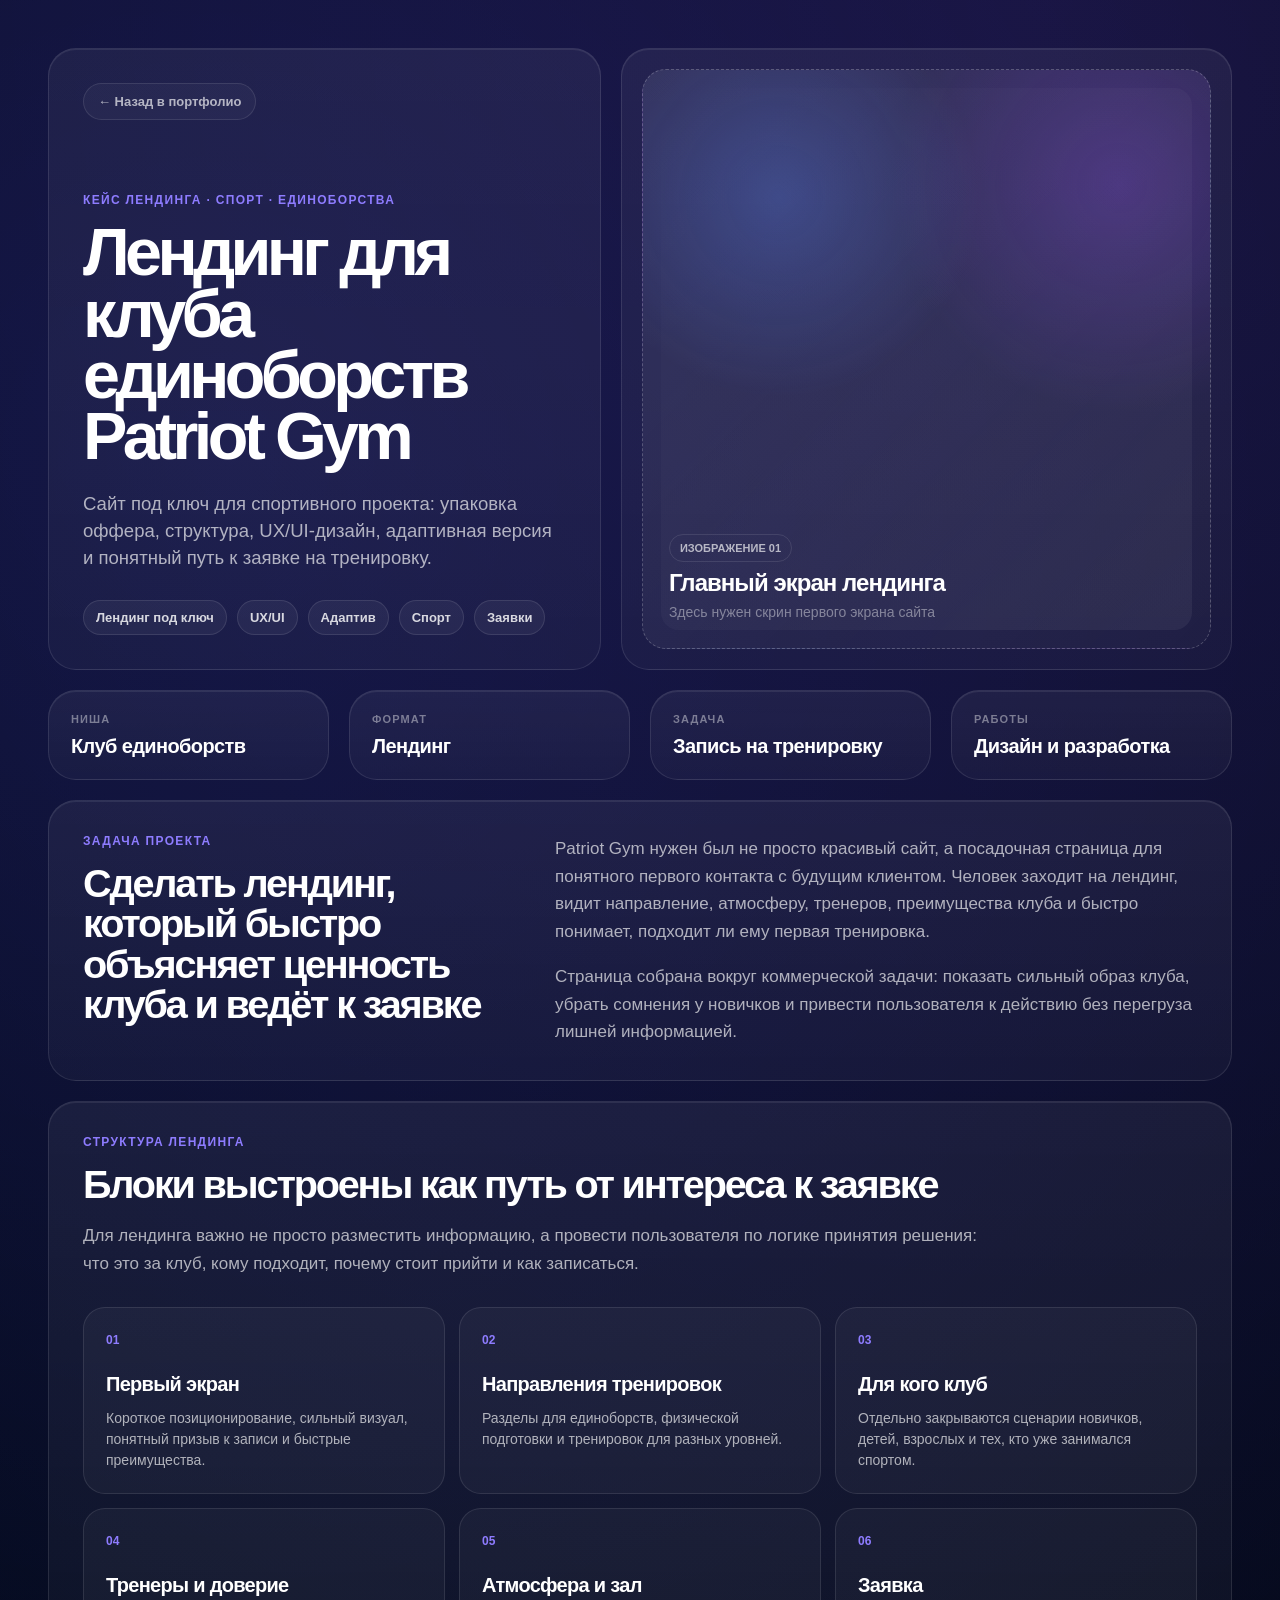
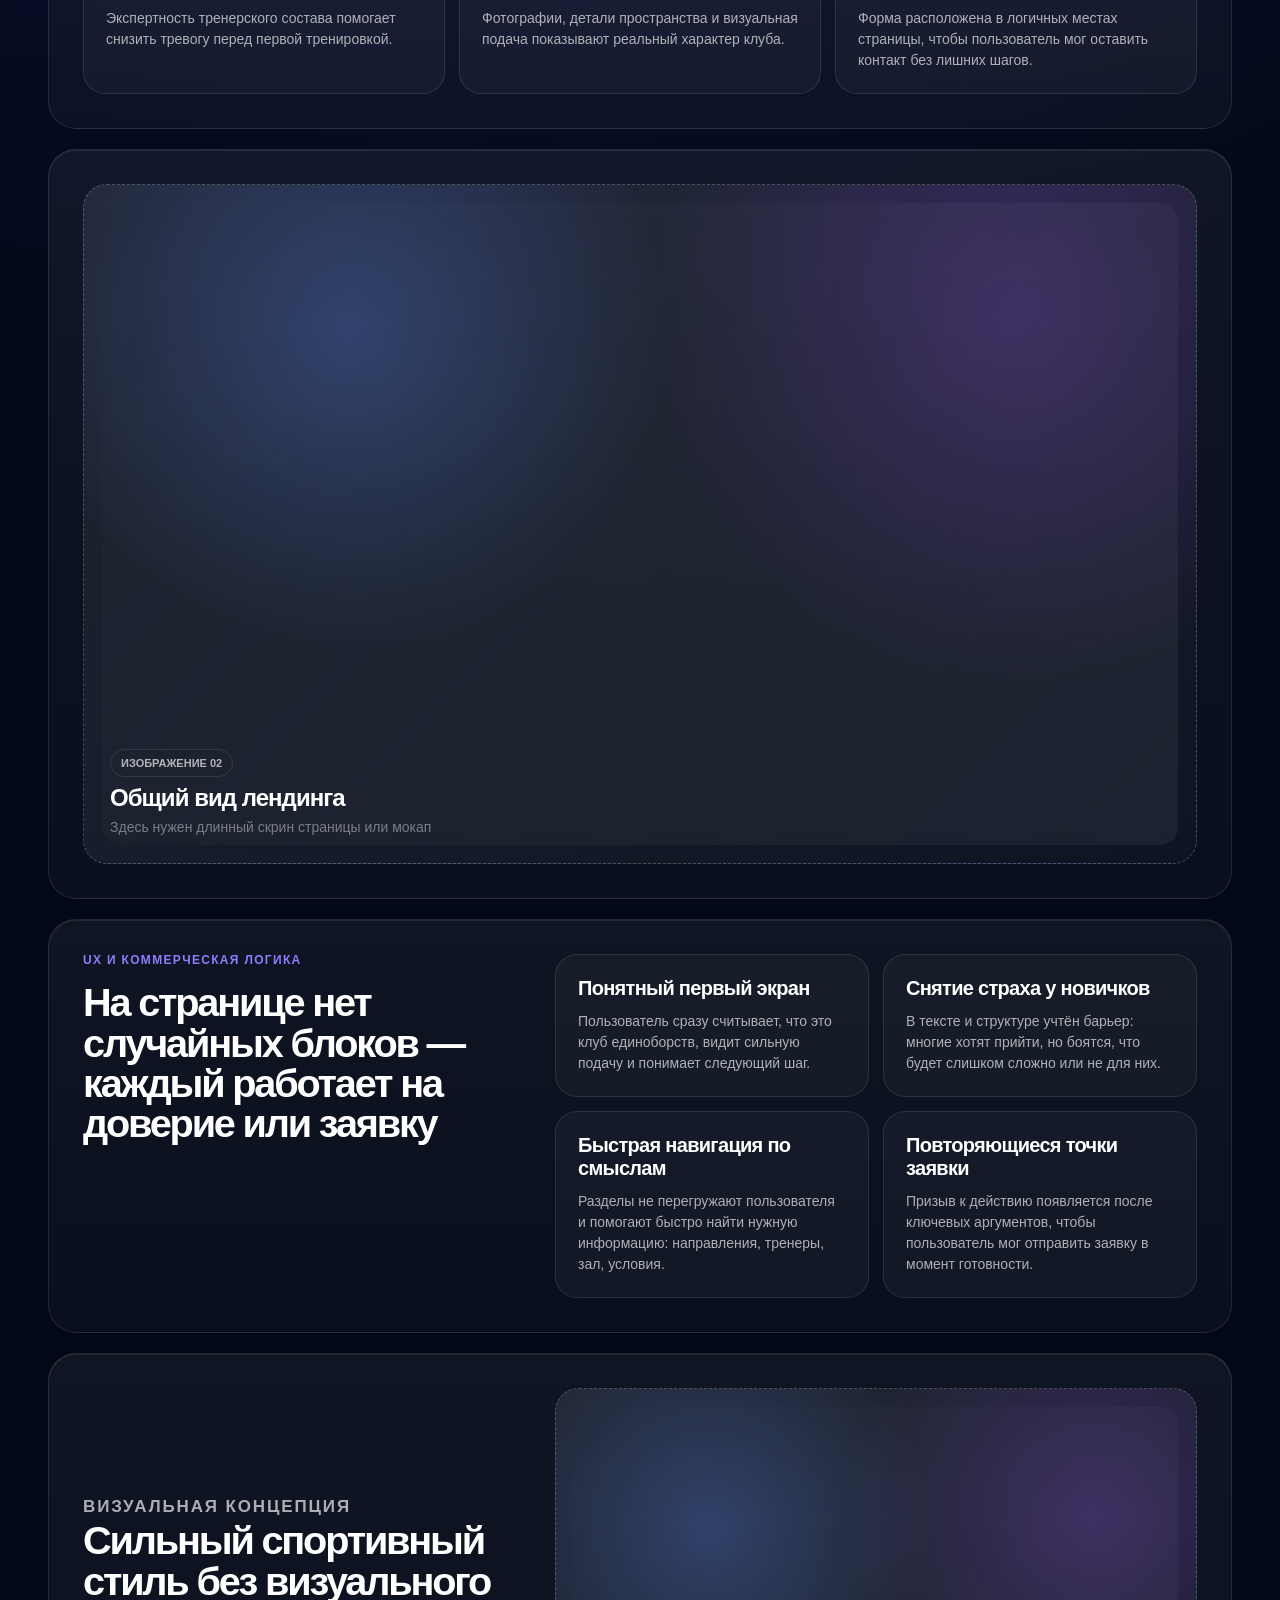
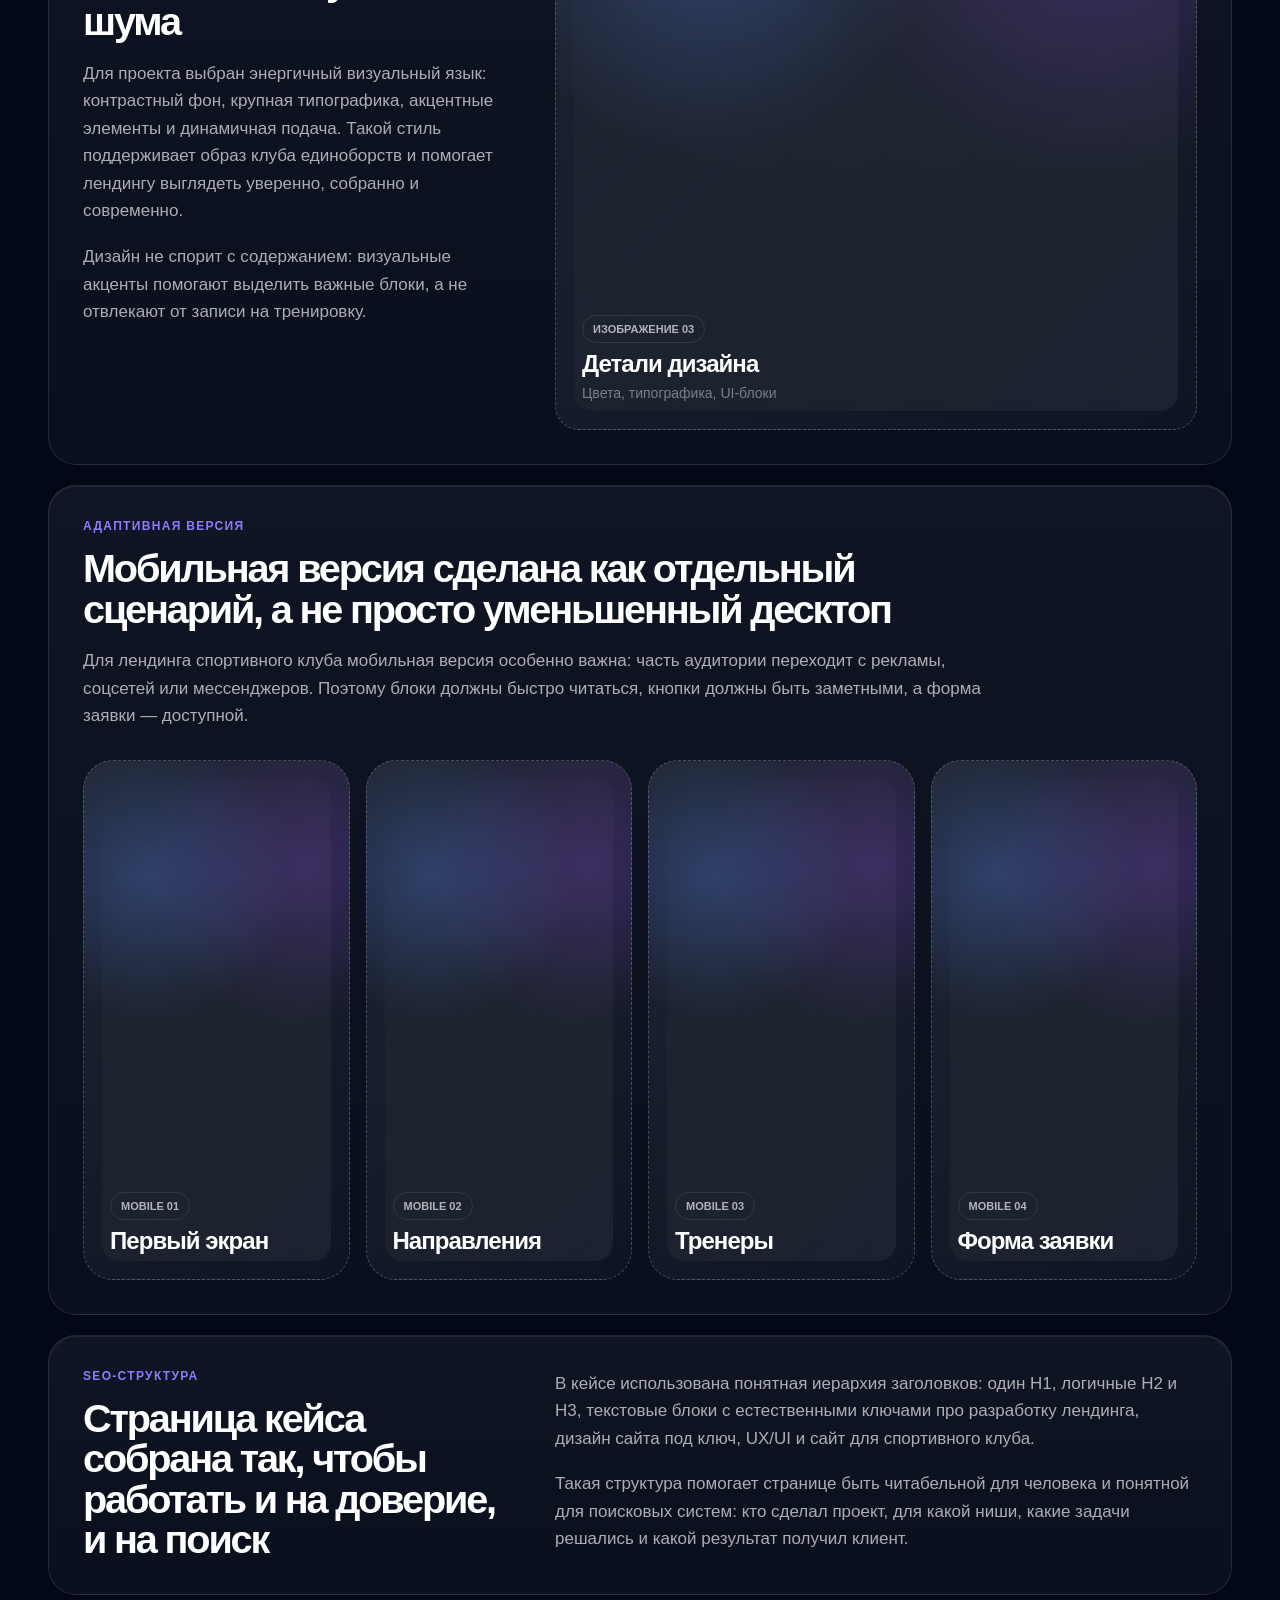
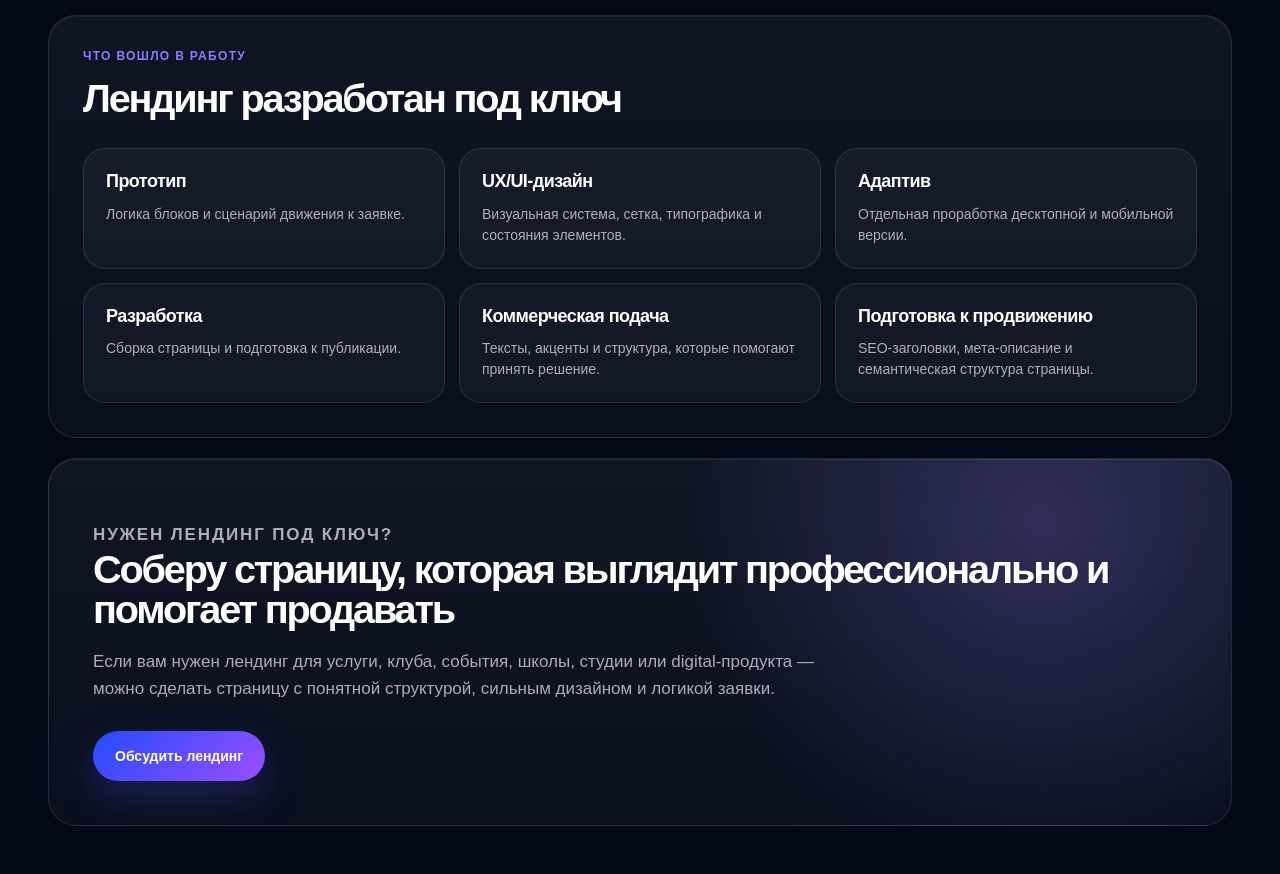
==== portfolio/cases/landings/patriot-gym-landing/index.html @ c76fe333 "Add files via upload" ====
<!doctype html>
<html lang="ru">
<head>
  <meta charset="utf-8">
  <meta name="viewport" content="width=device-width, initial-scale=1">
  <title>Кейс лендинга Patriot Gym — дизайн и разработка сайта под ключ</title>
  <meta name="description" content="Кейс разработки лендинга для клуба единоборств Patriot Gym: структура, UX/UI, адаптивная верстка и продающие блоки для записи на тренировку.">
  <meta name="keywords" content="кейс лендинга, лендинг для клуба единоборств, разработка лендинга под ключ, дизайн сайта, UX UI дизайн, сайт для спортивного клуба, Patriot Gym">
  <meta name="robots" content="index, follow">
  <link rel="canonical" href="/cases/patriot-gym-landing/">
  <meta property="og:type" content="article">
  <meta property="og:title" content="Кейс лендинга Patriot Gym">
  <meta property="og:description" content="Лендинг под ключ для клуба единоборств: структура, дизайн, адаптив и логика заявки.">
  <meta property="og:url" content="/cases/patriot-gym-landing/">
  <meta property="og:image" content="/cases/patriot-gym-landing/assets/og-patriot-gym.webp">
  <meta name="twitter:card" content="summary_large_image">
  <link rel="stylesheet" href="./style.css">
  <script type="application/ld+json">
  {
    "@context": "https://schema.org",
    "@type": "CreativeWork",
    "name": "Кейс лендинга Patriot Gym",
    "headline": "Лендинг для клуба единоборств Patriot Gym",
    "description": "Кейс разработки лендинга под ключ для клуба единоборств: UX/UI, структура страницы, адаптивная версия и продающая подача услуги.",
    "inLanguage": "ru",
    "about": ["разработка лендинга", "дизайн сайта", "UX/UI", "сайт для спортивного клуба"],
    "genre": "Портфолио веб-дизайнера"
  }
  </script>
</head>
<body>
  <main class="case-page">
    <section class="case-hero" aria-labelledby="case-title">
      <div class="case-hero__content">
        <a class="case-back" href="../../">← Назад в портфолио</a>
        <p class="case-kicker">Кейс лендинга · спорт · единоборства</p>
        <h1 id="case-title">Лендинг для клуба единоборств Patriot Gym</h1>
        <p class="case-lead">Сайт под ключ для спортивного проекта: упаковка оффера, структура, UX/UI-дизайн, адаптивная версия и понятный путь к заявке на тренировку.</p>
        <div class="case-tags" aria-label="Ключевые направления работы">
          <span>Лендинг под ключ</span>
          <span>UX/UI</span>
          <span>Адаптив</span>
          <span>Спорт</span>
          <span>Заявки</span>
        </div>
      </div>
      <div class="case-hero__visual">
        <!-- ЗАМЕНИТЬ НА ИЗОБРАЖЕНИЕ: главный экран лендинга Patriot Gym на десктопе -->
        <div class="case-placeholder case-placeholder--hero">
          <span>Изображение 01</span>
          <strong>Главный экран лендинга</strong>
          <em>Здесь нужен скрин первого экрана сайта</em>
        </div>
      </div>
    </section>

    <section class="case-summary" aria-label="Кратко о проекте">
      <article>
        <span>Ниша</span>
        <strong>Клуб единоборств</strong>
      </article>
      <article>
        <span>Формат</span>
        <strong>Лендинг</strong>
      </article>
      <article>
        <span>Задача</span>
        <strong>Запись на тренировку</strong>
      </article>
      <article>
        <span>Работы</span>
        <strong>Дизайн и разработка</strong>
      </article>
    </section>

    <section class="case-section case-grid-2">
      <div>
        <p class="case-kicker">Задача проекта</p>
        <h2>Сделать лендинг, который быстро объясняет ценность клуба и ведёт к заявке</h2>
      </div>
      <div class="case-text">
        <p>Patriot Gym нужен был не просто красивый сайт, а посадочная страница для понятного первого контакта с будущим клиентом. Человек заходит на лендинг, видит направление, атмосферу, тренеров, преимущества клуба и быстро понимает, подходит ли ему первая тренировка.</p>
        <p>Страница собрана вокруг коммерческой задачи: показать сильный образ клуба, убрать сомнения у новичков и привести пользователя к действию без перегруза лишней информацией.</p>
      </div>
    </section>

    <section class="case-section">
      <div class="case-section__head">
        <p class="case-kicker">Структура лендинга</p>
        <h2>Блоки выстроены как путь от интереса к заявке</h2>
        <p>Для лендинга важно не просто разместить информацию, а провести пользователя по логике принятия решения: что это за клуб, кому подходит, почему стоит прийти и как записаться.</p>
      </div>
      <div class="case-steps">
        <article>
          <span>01</span>
          <h3>Первый экран</h3>
          <p>Короткое позиционирование, сильный визуал, понятный призыв к записи и быстрые преимущества.</p>
        </article>
        <article>
          <span>02</span>
          <h3>Направления тренировок</h3>
          <p>Разделы для единоборств, физической подготовки и тренировок для разных уровней.</p>
        </article>
        <article>
          <span>03</span>
          <h3>Для кого клуб</h3>
          <p>Отдельно закрываются сценарии новичков, детей, взрослых и тех, кто уже занимался спортом.</p>
        </article>
        <article>
          <span>04</span>
          <h3>Тренеры и доверие</h3>
          <p>Экспертность тренерского состава помогает снизить тревогу перед первой тренировкой.</p>
        </article>
        <article>
          <span>05</span>
          <h3>Атмосфера и зал</h3>
          <p>Фотографии, детали пространства и визуальная подача показывают реальный характер клуба.</p>
        </article>
        <article>
          <span>06</span>
          <h3>Заявка</h3>
          <p>Форма расположена в логичных местах страницы, чтобы пользователь мог оставить контакт без лишних шагов.</p>
        </article>
      </div>
    </section>

    <section class="case-shot-block">
      <!-- ЗАМЕНИТЬ НА ИЗОБРАЖЕНИЕ: длинный скрин всей страницы или мокап лендинга -->
      <div class="case-placeholder case-placeholder--wide">
        <span>Изображение 02</span>
        <strong>Общий вид лендинга</strong>
        <em>Здесь нужен длинный скрин страницы или мокап</em>
      </div>
    </section>

    <section class="case-section case-grid-2">
      <div>
        <p class="case-kicker">UX и коммерческая логика</p>
        <h2>На странице нет случайных блоков — каждый работает на доверие или заявку</h2>
      </div>
      <div class="case-list">
        <article>
          <h3>Понятный первый экран</h3>
          <p>Пользователь сразу считывает, что это клуб единоборств, видит сильную подачу и понимает следующий шаг.</p>
        </article>
        <article>
          <h3>Снятие страха у новичков</h3>
          <p>В тексте и структуре учтён барьер: многие хотят прийти, но боятся, что будет слишком сложно или не для них.</p>
        </article>
        <article>
          <h3>Быстрая навигация по смыслам</h3>
          <p>Разделы не перегружают пользователя и помогают быстро найти нужную информацию: направления, тренеры, зал, условия.</p>
        </article>
        <article>
          <h3>Повторяющиеся точки заявки</h3>
          <p>Призыв к действию появляется после ключевых аргументов, чтобы пользователь мог отправить заявку в момент готовности.</p>
        </article>
      </div>
    </section>

    <section class="case-section case-grid-2 case-design">
      <div class="case-text">
        <p class="case-kicker">Визуальная концепция</p>
        <h2>Сильный спортивный стиль без визуального шума</h2>
        <p>Для проекта выбран энергичный визуальный язык: контрастный фон, крупная типографика, акцентные элементы и динамичная подача. Такой стиль поддерживает образ клуба единоборств и помогает лендингу выглядеть уверенно, собранно и современно.</p>
        <p>Дизайн не спорит с содержанием: визуальные акценты помогают выделить важные блоки, а не отвлекают от записи на тренировку.</p>
      </div>
      <div>
        <!-- ЗАМЕНИТЬ НА ИЗОБРАЖЕНИЕ: фрагменты дизайна, типографика, цвета, UI-блоки -->
        <div class="case-placeholder case-placeholder--square">
          <span>Изображение 03</span>
          <strong>Детали дизайна</strong>
          <em>Цвета, типографика, UI-блоки</em>
        </div>
      </div>
    </section>

    <section class="case-section">
      <div class="case-section__head">
        <p class="case-kicker">Адаптивная версия</p>
        <h2>Мобильная версия сделана как отдельный сценарий, а не просто уменьшенный десктоп</h2>
        <p>Для лендинга спортивного клуба мобильная версия особенно важна: часть аудитории переходит с рекламы, соцсетей или мессенджеров. Поэтому блоки должны быстро читаться, кнопки должны быть заметными, а форма заявки — доступной.</p>
      </div>
      <div class="case-mobile-grid">
        <!-- ЗАМЕНИТЬ НА ИЗОБРАЖЕНИЕ: мобильный первый экран -->
        <div class="case-placeholder case-placeholder--mobile"><span>Mobile 01</span><strong>Первый экран</strong></div>
        <!-- ЗАМЕНИТЬ НА ИЗОБРАЖЕНИЕ: мобильный блок направлений -->
        <div class="case-placeholder case-placeholder--mobile"><span>Mobile 02</span><strong>Направления</strong></div>
        <!-- ЗАМЕНИТЬ НА ИЗОБРАЖЕНИЕ: мобильный блок тренеров -->
        <div class="case-placeholder case-placeholder--mobile"><span>Mobile 03</span><strong>Тренеры</strong></div>
        <!-- ЗАМЕНИТЬ НА ИЗОБРАЖЕНИЕ: мобильная форма заявки -->
        <div class="case-placeholder case-placeholder--mobile"><span>Mobile 04</span><strong>Форма заявки</strong></div>
      </div>
    </section>

    <section class="case-section case-grid-2">
      <div>
        <p class="case-kicker">SEO-структура</p>
        <h2>Страница кейса собрана так, чтобы работать и на доверие, и на поиск</h2>
      </div>
      <div class="case-text">
        <p>В кейсе использована понятная иерархия заголовков: один H1, логичные H2 и H3, текстовые блоки с естественными ключами про разработку лендинга, дизайн сайта под ключ, UX/UI и сайт для спортивного клуба.</p>
        <p>Такая структура помогает странице быть читабельной для человека и понятной для поисковых систем: кто сделал проект, для какой ниши, какие задачи решались и какой результат получил клиент.</p>
      </div>
    </section>

    <section class="case-section">
      <div class="case-section__head">
        <p class="case-kicker">Что вошло в работу</p>
        <h2>Лендинг разработан под ключ</h2>
      </div>
      <div class="case-result-grid">
        <article><strong>Прототип</strong><span>Логика блоков и сценарий движения к заявке.</span></article>
        <article><strong>UX/UI-дизайн</strong><span>Визуальная система, сетка, типографика и состояния элементов.</span></article>
        <article><strong>Адаптив</strong><span>Отдельная проработка десктопной и мобильной версии.</span></article>
        <article><strong>Разработка</strong><span>Сборка страницы и подготовка к публикации.</span></article>
        <article><strong>Коммерческая подача</strong><span>Тексты, акценты и структура, которые помогают принять решение.</span></article>
        <article><strong>Подготовка к продвижению</strong><span>SEO-заголовки, мета-описание и семантическая структура страницы.</span></article>
      </div>
    </section>

    <section class="case-cta" id="request">
      <p class="case-kicker">Нужен лендинг под ключ?</p>
      <h2>Соберу страницу, которая выглядит профессионально и помогает продавать</h2>
      <p>Если вам нужен лендинг для услуги, клуба, события, школы, студии или digital-продукта — можно сделать страницу с понятной структурой, сильным дизайном и логикой заявки.</p>
      <a class="case-btn" href="#">Обсудить лендинг</a>
    </section>
  </main>
</body>
</html>
---- portfolio/cases/landings/patriot-gym-landing/style.css ----
:root{
  --bg:#020816;
  --panel:#060914;
  --card:rgba(255,255,255,.045);
  --card-2:rgba(255,255,255,.07);
  --border:rgba(255,255,255,.10);
  --text:#ffffff;
  --muted:rgba(255,255,255,.66);
  --muted-2:rgba(255,255,255,.42);
  --accent:#8e7cff;
  --accent-2:#5d8bff;
  --grad:linear-gradient(135deg,#224cff,#9b4dff);
  --radius:28px;
  --gap:20px;
}
*{box-sizing:border-box}
html{scroll-behavior:smooth}
body{margin:0;background:radial-gradient(circle at 18% 8%,rgba(72,82,255,.16),transparent 32%),radial-gradient(circle at 82% 0,rgba(145,71,255,.14),transparent 34%),var(--bg);color:var(--text);font-family:Inter,Arial,sans-serif}
a{color:inherit;text-decoration:none}.case-page{width:min(1440px,100%);margin:0 auto;padding:48px}.case-hero{display:grid;grid-template-columns:minmax(0,.95fr) minmax(420px,1.05fr);gap:20px;align-items:stretch;min-height:620px}.case-hero__content,.case-hero__visual,.case-summary article,.case-section,.case-shot-block,.case-cta{border:1px solid var(--border);border-radius:var(--radius);background:linear-gradient(180deg,rgba(255,255,255,.055),rgba(255,255,255,.03));box-shadow:inset 0 1px 0 rgba(255,255,255,.08)}.case-hero__content{display:flex;flex-direction:column;justify-content:flex-end;padding:34px}.case-back{width:max-content;display:inline-flex;align-items:center;margin-bottom:auto;padding:10px 14px;border:1px solid var(--border);border-radius:999px;color:var(--muted);font-size:13px;font-weight:800;background:rgba(255,255,255,.035)}.case-kicker{margin:0 0 16px;color:var(--accent);font-size:12px;line-height:1;font-weight:900;letter-spacing:.11em;text-transform:uppercase}.case-hero h1{max-width:760px;margin:0;color:var(--text);font-size:clamp(42px,5.2vw,88px);line-height:.92;letter-spacing:-.07em;font-weight:900}.case-lead{max-width:760px;margin:24px 0 0;color:var(--muted);font-size:clamp(18px,1.45vw,24px);line-height:1.45}.case-tags{display:flex;flex-wrap:wrap;gap:10px;margin-top:28px}.case-tags span{display:inline-flex;align-items:center;min-height:34px;padding:9px 12px;border:1px solid var(--border);border-radius:999px;background:rgba(255,255,255,.05);color:rgba(255,255,255,.82);font-size:13px;font-weight:780}.case-hero__visual{padding:20px}.case-placeholder{position:relative;width:100%;min-height:360px;display:flex;flex-direction:column;justify-content:flex-end;gap:8px;padding:26px;border:1px dashed rgba(255,255,255,.22);border-radius:24px;overflow:hidden;background:radial-gradient(circle at 24% 22%,rgba(93,139,255,.28),transparent 32%),radial-gradient(circle at 84% 20%,rgba(155,77,255,.24),transparent 34%),linear-gradient(135deg,rgba(255,255,255,.08),rgba(255,255,255,.025))}.case-placeholder:before{content:"";position:absolute;inset:18px;border-radius:18px;background:linear-gradient(135deg,transparent,rgba(255,255,255,.07));opacity:.8}.case-placeholder span,.case-placeholder strong,.case-placeholder em{position:relative;z-index:1}.case-placeholder span{width:max-content;padding:7px 10px;border:1px solid var(--border);border-radius:999px;color:var(--muted);font-size:11px;font-weight:850;text-transform:uppercase}.case-placeholder strong{font-size:24px;line-height:1.05;font-weight:900;letter-spacing:-.04em}.case-placeholder em{max-width:360px;color:var(--muted-2);font-size:14px;line-height:1.35;font-style:normal}.case-placeholder--hero{height:100%;min-height:580px}.case-placeholder--wide{min-height:680px}.case-placeholder--square{aspect-ratio:1/1;min-height:auto}.case-placeholder--mobile{min-height:520px;border-radius:30px}.case-summary{display:grid;grid-template-columns:repeat(4,minmax(0,1fr));gap:20px;margin-top:20px}.case-summary article{padding:22px}.case-summary span{display:block;margin-bottom:10px;color:var(--muted-2);font-size:11px;font-weight:900;letter-spacing:.1em;text-transform:uppercase}.case-summary strong{display:block;color:var(--text);font-size:20px;line-height:1.1;letter-spacing:-.03em}.case-section,.case-shot-block,.case-cta{margin-top:20px;padding:34px}.case-grid-2{display:grid;grid-template-columns:minmax(280px,.8fr) minmax(0,1.2fr);gap:44px}.case-section h2,.case-cta h2{margin:0;color:var(--text);font-size:clamp(30px,3.1vw,54px);line-height:1.02;letter-spacing:-.055em;font-weight:900}.case-section__head{max-width:900px}.case-section__head p:not(.case-kicker),.case-text p,.case-cta p{margin:18px 0 0;color:var(--muted);font-size:17px;line-height:1.62}.case-text p:first-child{margin-top:0}.case-steps{display:grid;grid-template-columns:repeat(3,minmax(0,1fr));gap:14px;margin-top:30px}.case-steps article,.case-list article,.case-result-grid article{padding:22px;border:1px solid var(--border);border-radius:22px;background:rgba(255,255,255,.035)}.case-steps span{display:inline-flex;margin-bottom:26px;color:var(--accent);font-size:12px;font-weight:900}.case-steps h3,.case-list h3{margin:0;color:var(--text);font-size:20px;line-height:1.12;letter-spacing:-.035em}.case-steps p,.case-list p{margin:12px 0 0;color:var(--muted);font-size:14px;line-height:1.5}.case-list{display:grid;grid-template-columns:repeat(2,minmax(0,1fr));gap:14px}.case-design{align-items:center}.case-mobile-grid{display:grid;grid-template-columns:repeat(4,minmax(0,1fr));gap:16px;margin-top:30px}.case-result-grid{display:grid;grid-template-columns:repeat(3,minmax(0,1fr));gap:14px;margin-top:30px}.case-result-grid strong{display:block;color:var(--text);font-size:18px;line-height:1.15;letter-spacing:-.03em}.case-result-grid span{display:block;margin-top:12px;color:var(--muted);font-size:14px;line-height:1.5}.case-cta{position:relative;overflow:hidden;padding:44px;background:radial-gradient(circle at 84% 18%,rgba(142,124,255,.25),transparent 34%),linear-gradient(180deg,rgba(255,255,255,.06),rgba(255,255,255,.03))}.case-cta p{max-width:760px}.case-btn{display:inline-flex;align-items:center;justify-content:center;min-height:50px;margin-top:28px;padding:0 22px;border-radius:999px;background:var(--grad);color:#fff;font-size:14px;font-weight:900;box-shadow:0 16px 40px rgba(80,80,255,.26)}
@media(max-width:980px){.case-page{padding:24px 16px 36px}.case-hero{grid-template-columns:1fr;min-height:auto}.case-hero__content{min-height:560px;padding:24px}.case-hero h1{font-size:clamp(38px,12vw,64px)}.case-placeholder--hero{min-height:420px}.case-summary{grid-template-columns:repeat(2,minmax(0,1fr));gap:12px}.case-section,.case-shot-block,.case-cta{padding:24px;margin-top:16px;border-radius:24px}.case-grid-2{grid-template-columns:1fr;gap:22px}.case-steps,.case-result-grid{grid-template-columns:1fr 1fr;gap:12px}.case-list{grid-template-columns:1fr}.case-mobile-grid{grid-template-columns:repeat(2,minmax(0,1fr));gap:12px}.case-placeholder--wide{min-height:520px}.case-placeholder--mobile{min-height:430px}.case-section h2,.case-cta h2{font-size:clamp(28px,8vw,44px)}}
@media(max-width:620px){.case-page{padding:14px 12px 28px}.case-hero__content{min-height:520px;padding:20px;border-radius:22px}.case-hero__visual{padding:12px;border-radius:22px}.case-tags{gap:8px}.case-tags span{min-height:30px;padding:7px 10px;font-size:12px}.case-summary{grid-template-columns:1fr}.case-summary article{padding:18px;border-radius:20px}.case-section,.case-shot-block,.case-cta{padding:20px;border-radius:22px}.case-section__head p:not(.case-kicker),.case-text p,.case-cta p{font-size:15px;line-height:1.55}.case-steps,.case-result-grid{grid-template-columns:1fr}.case-mobile-grid{grid-template-columns:1fr 1fr}.case-placeholder{padding:18px;border-radius:20px}.case-placeholder strong{font-size:19px}.case-placeholder--hero{min-height:340px}.case-placeholder--wide{min-height:420px}.case-placeholder--mobile{min-height:360px;border-radius:24px}.case-btn{width:100%}}
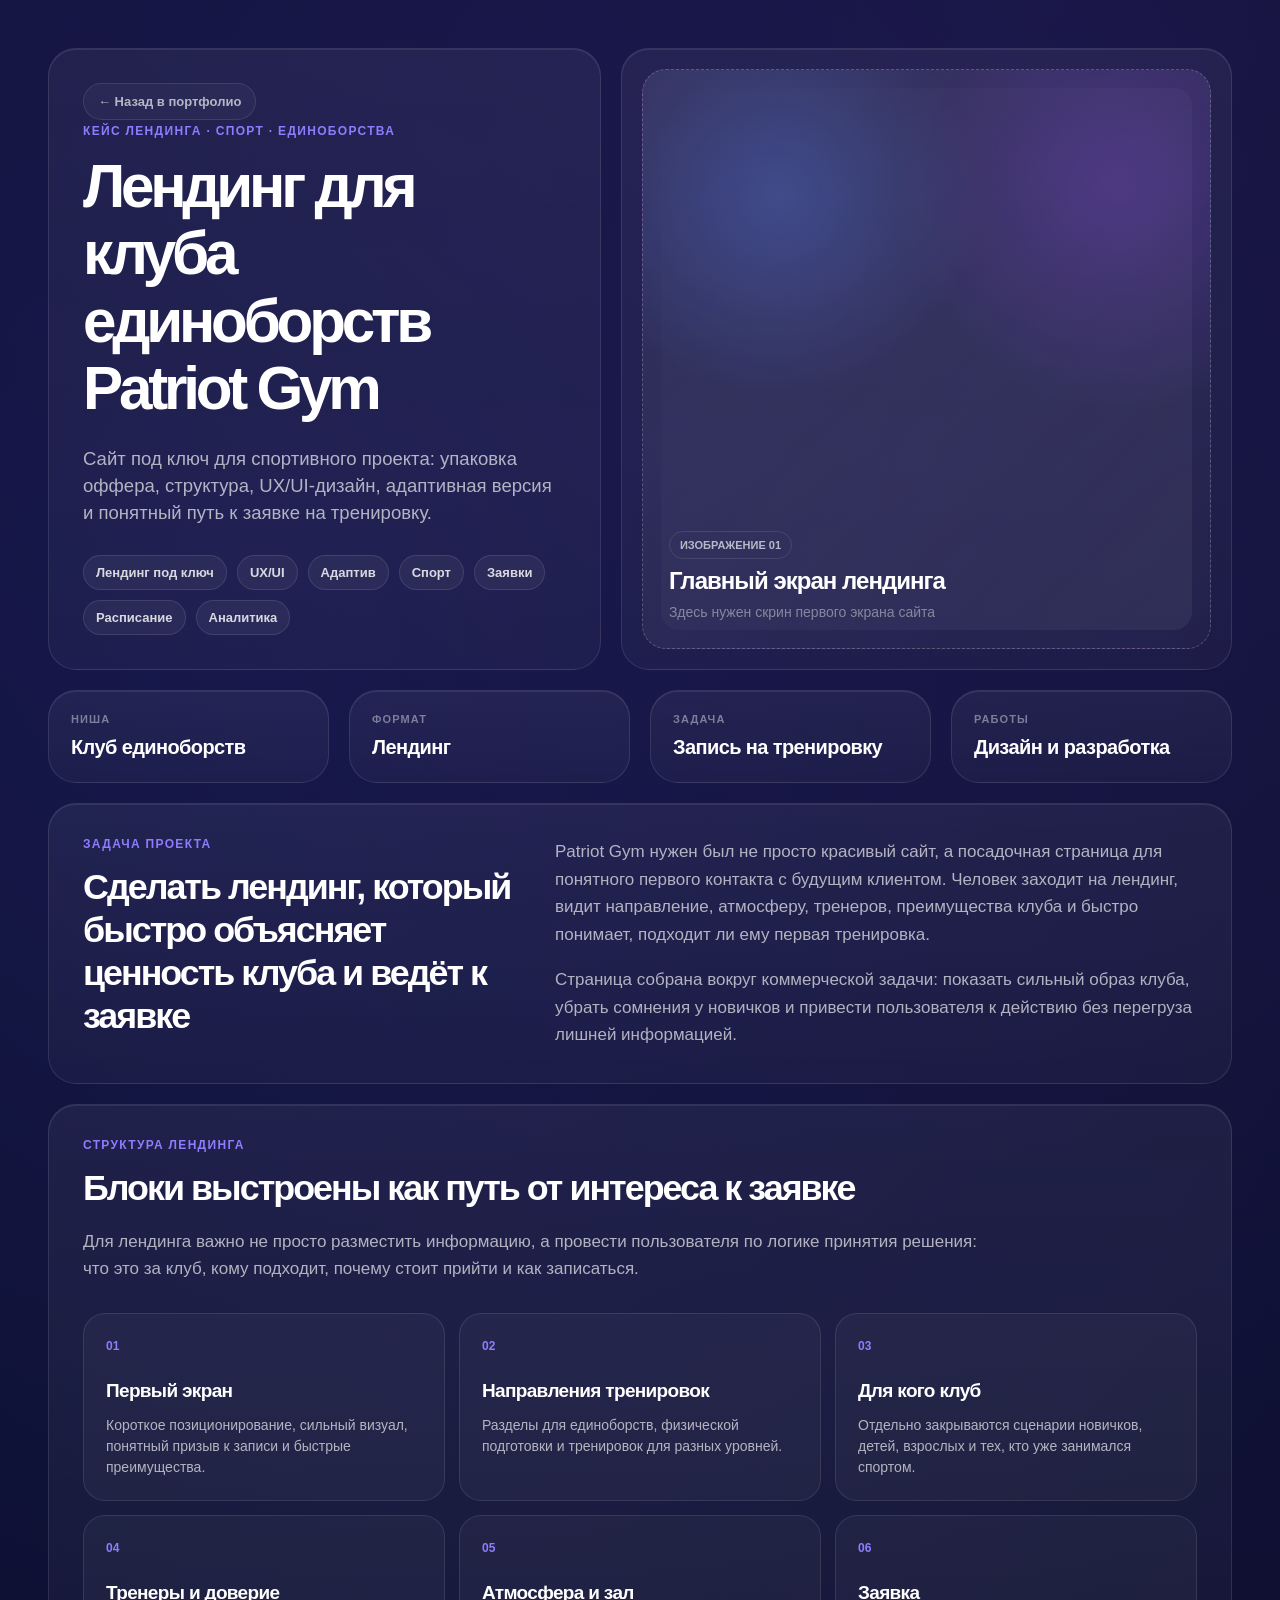
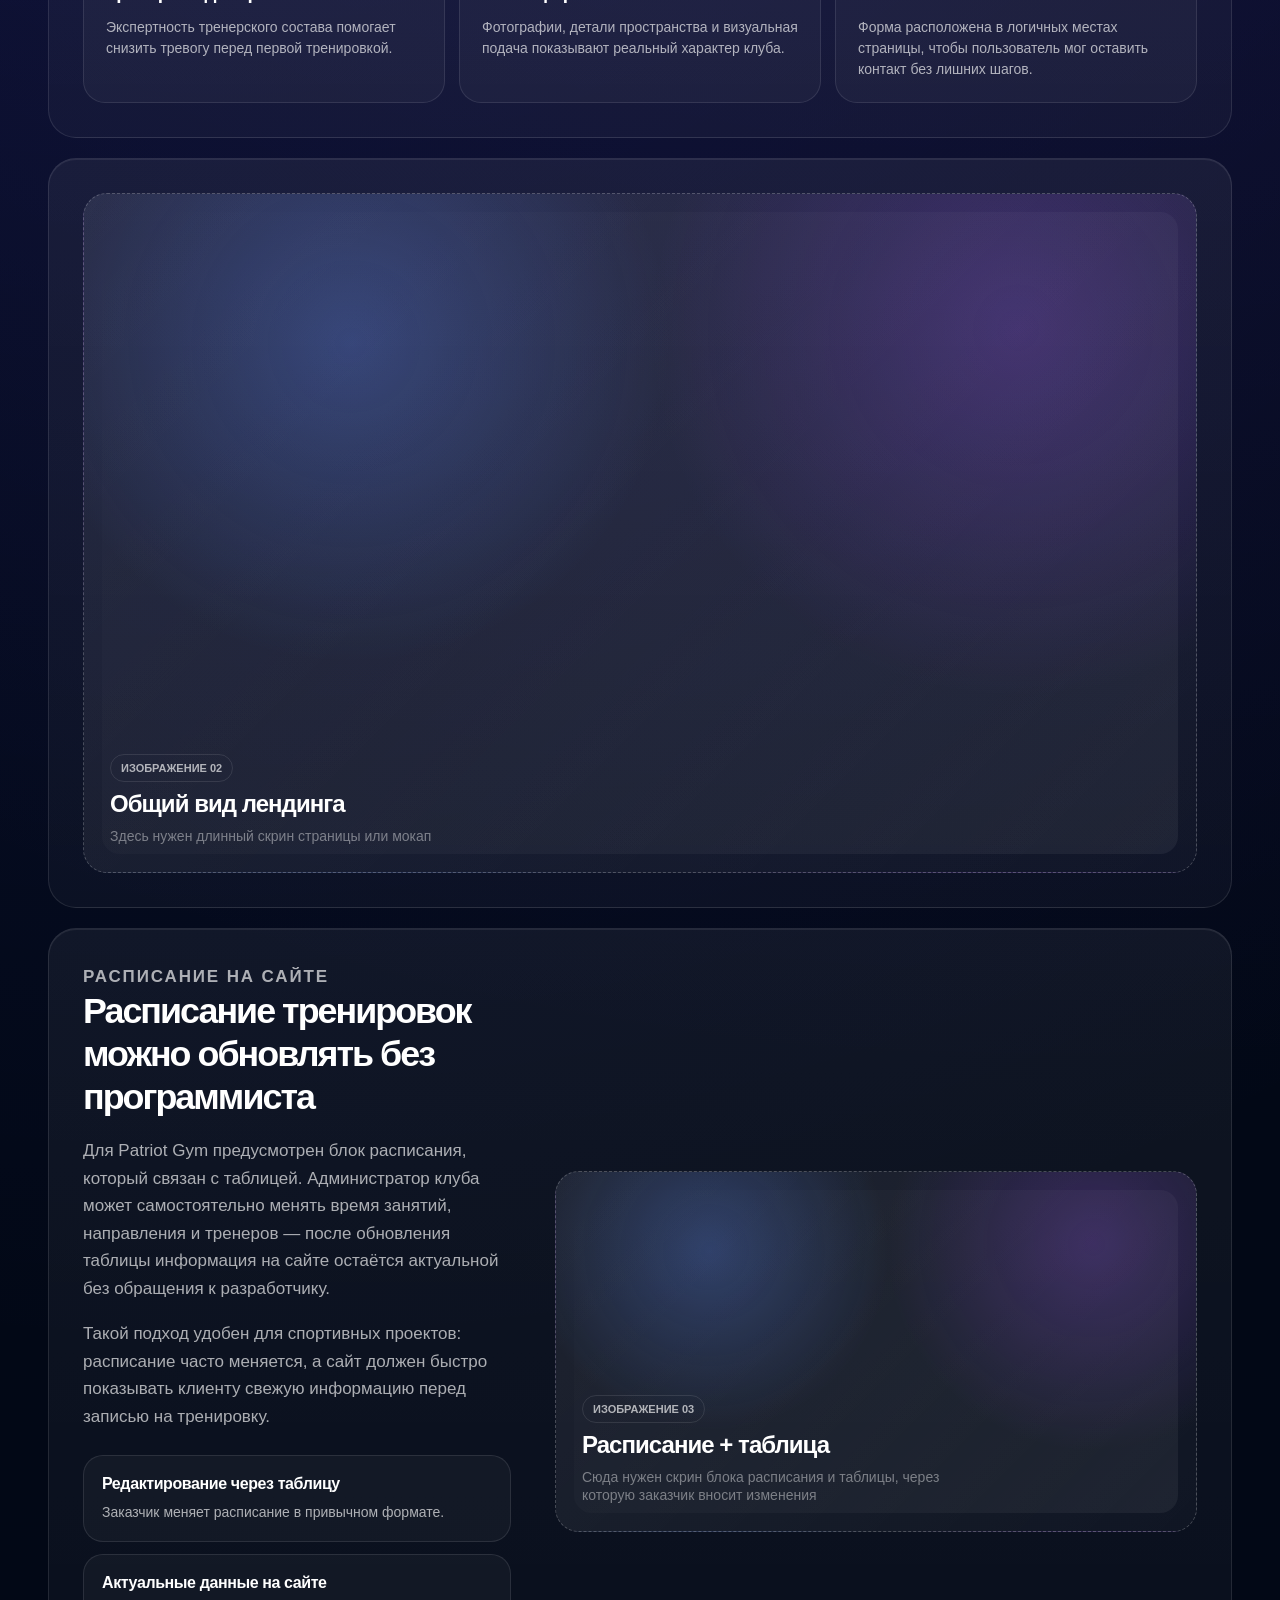
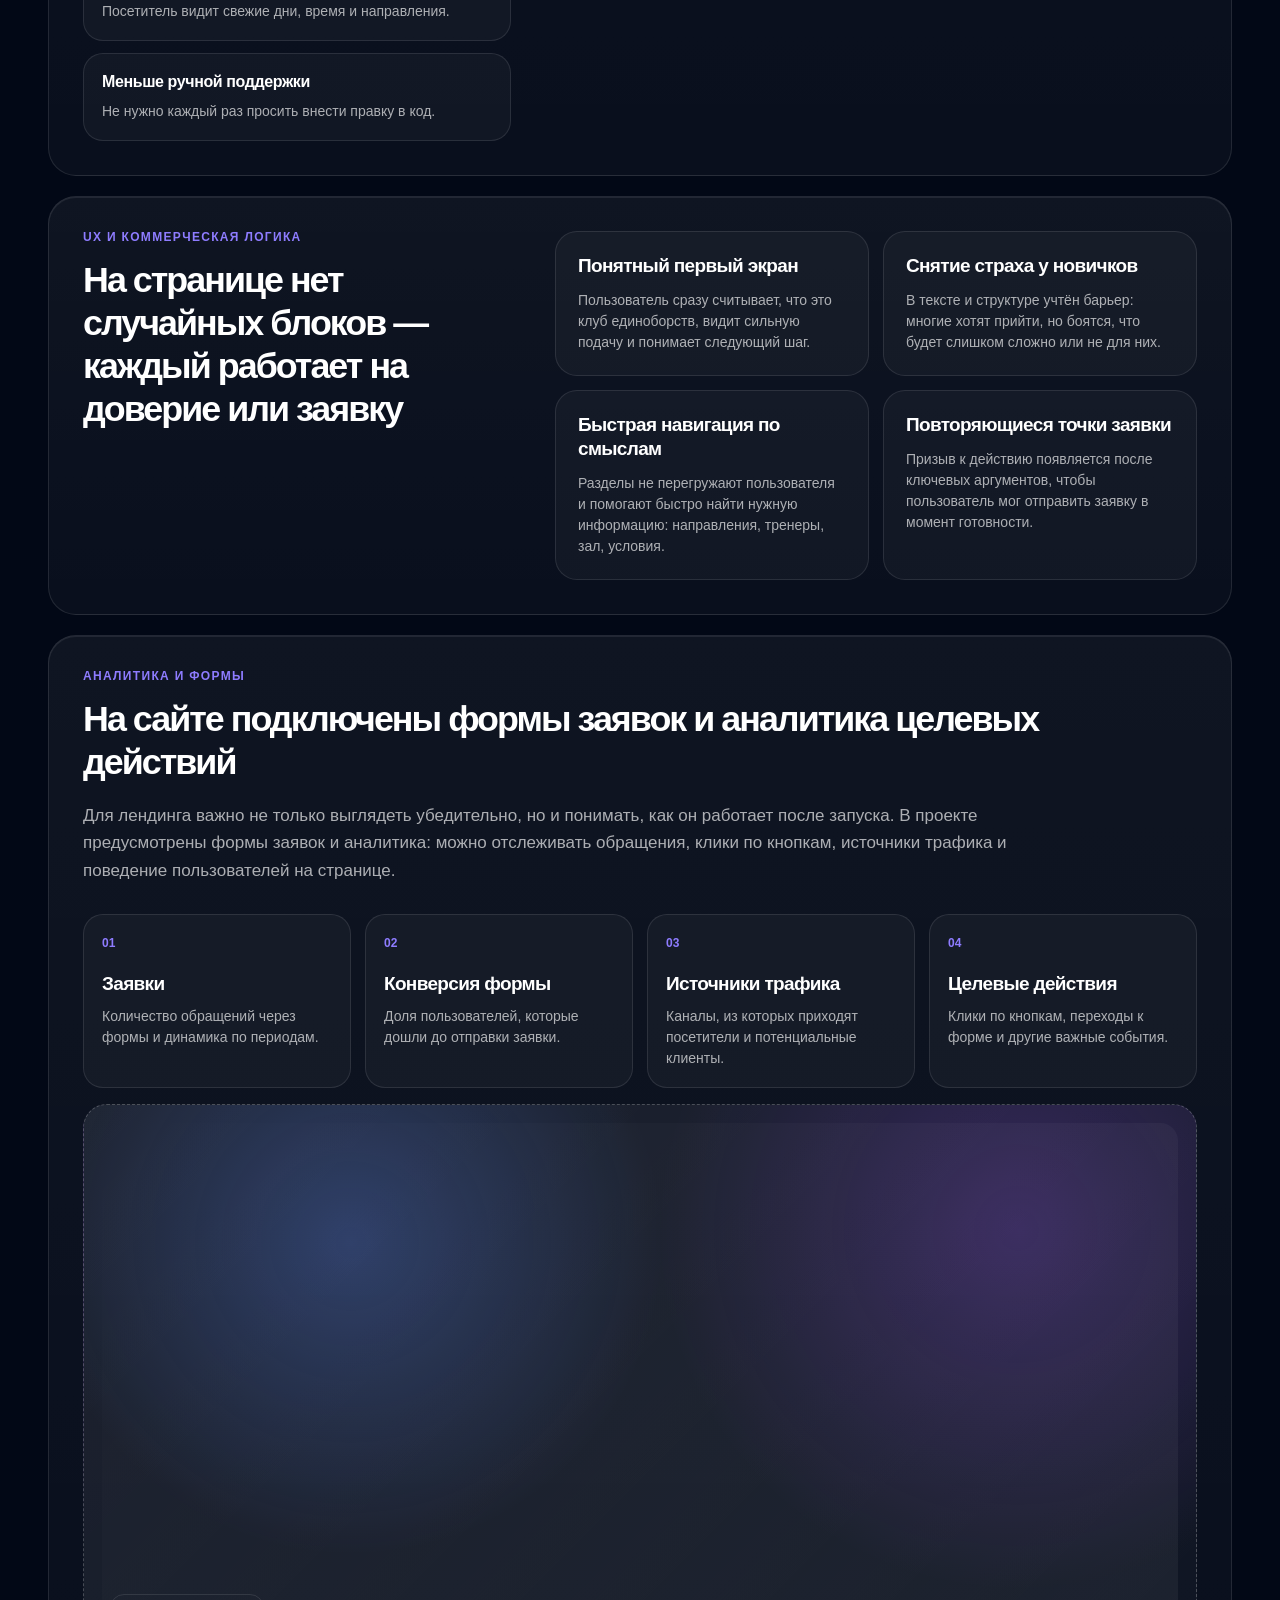
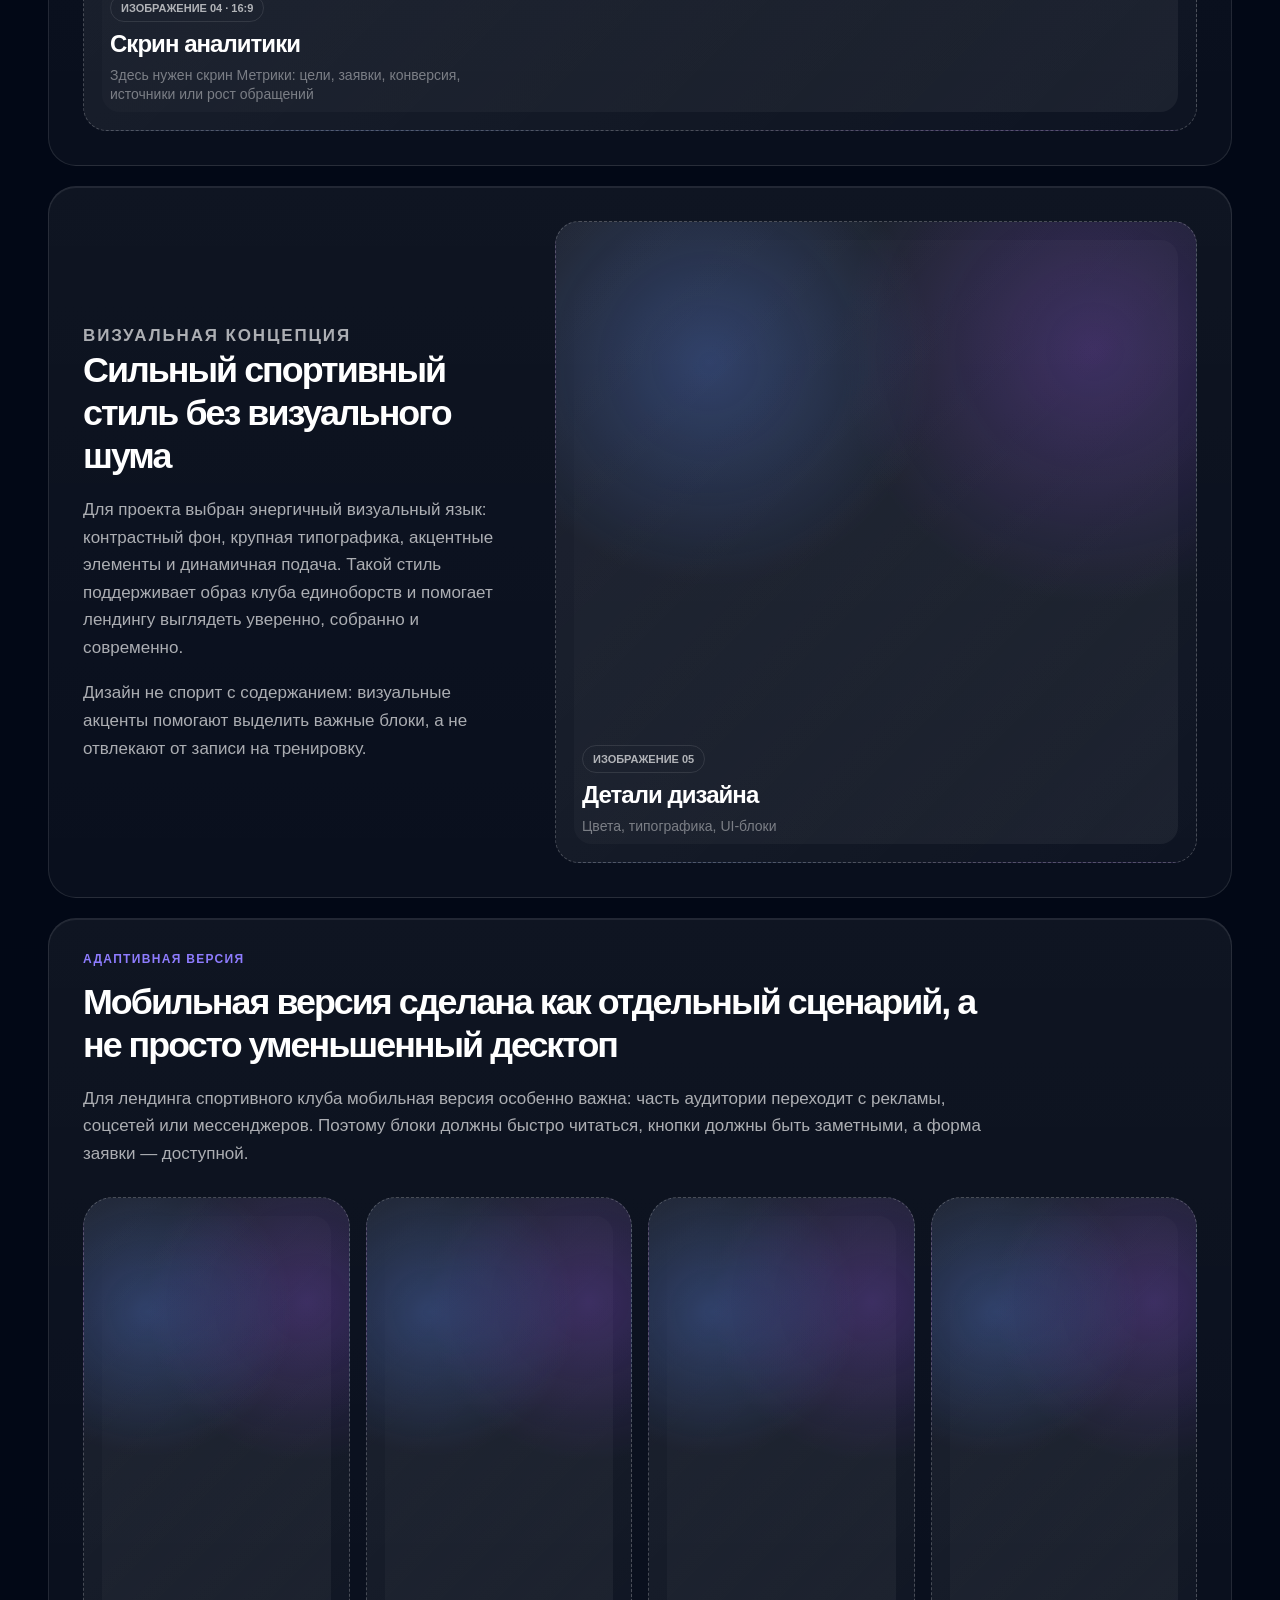
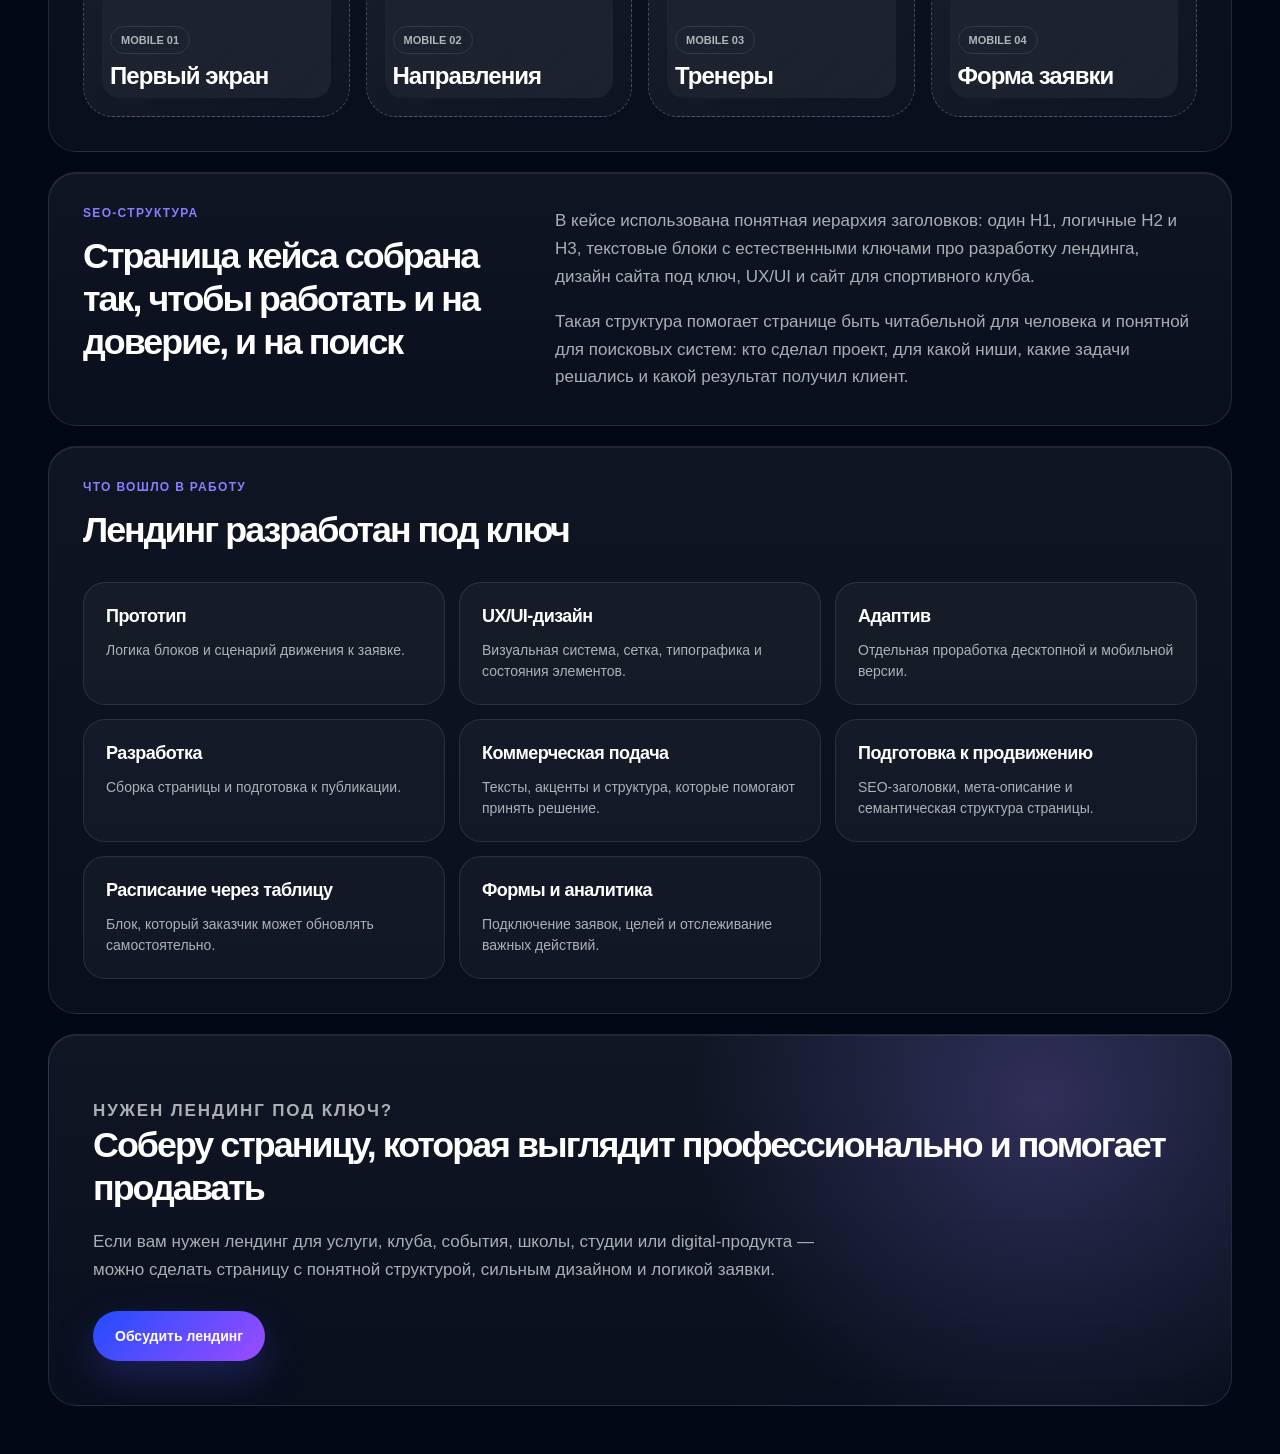
==== commit 7b9221f6: "Add files via upload" ====
--- a/portfolio/cases/landings/patriot-gym-landing/index.html
+++ b/portfolio/cases/landings/patriot-gym-landing/index.html
@@ -4,15 +4,15 @@
   <meta charset="utf-8">
   <meta name="viewport" content="width=device-width, initial-scale=1">
   <title>Кейс лендинга Patriot Gym — дизайн и разработка сайта под ключ</title>
-  <meta name="description" content="Кейс разработки лендинга для клуба единоборств Patriot Gym: структура, UX/UI, адаптивная верстка и продающие блоки для записи на тренировку.">
-  <meta name="keywords" content="кейс лендинга, лендинг для клуба единоборств, разработка лендинга под ключ, дизайн сайта, UX UI дизайн, сайт для спортивного клуба, Patriot Gym">
+  <meta name="description" content="Кейс разработки лендинга для клуба единоборств Patriot Gym: структура, UX/UI, адаптивная верстка, расписание через таблицу, формы заявок и аналитика.">
+  <meta name="keywords" content="кейс лендинга, лендинг для клуба единоборств, разработка лендинга под ключ, дизайн сайта, UX UI дизайн, сайт для спортивного клуба, расписание на сайте, аналитика сайта, формы заявок, Patriot Gym">
   <meta name="robots" content="index, follow">
-  <link rel="canonical" href="/cases/patriot-gym-landing/">
+  <link rel="canonical" href="/portfolio/cases/landings/patriot-gym-landing/">
   <meta property="og:type" content="article">
   <meta property="og:title" content="Кейс лендинга Patriot Gym">
-  <meta property="og:description" content="Лендинг под ключ для клуба единоборств: структура, дизайн, адаптив и логика заявки.">
-  <meta property="og:url" content="/cases/patriot-gym-landing/">
-  <meta property="og:image" content="/cases/patriot-gym-landing/assets/og-patriot-gym.webp">
+  <meta property="og:description" content="Лендинг под ключ для клуба единоборств: структура, дизайн, адаптив, расписание, формы заявок и аналитика.">
+  <meta property="og:url" content="/portfolio/cases/landings/patriot-gym-landing/">
+  <meta property="og:image" content="/portfolio/cases/landings/patriot-gym-landing/assets/og-patriot-gym.webp">
   <meta name="twitter:card" content="summary_large_image">
   <link rel="stylesheet" href="./style.css">
   <script type="application/ld+json">
@@ -21,9 +21,9 @@
     "@type": "CreativeWork",
     "name": "Кейс лендинга Patriot Gym",
     "headline": "Лендинг для клуба единоборств Patriot Gym",
-    "description": "Кейс разработки лендинга под ключ для клуба единоборств: UX/UI, структура страницы, адаптивная версия и продающая подача услуги.",
+    "description": "Кейс разработки лендинга под ключ для клуба единоборств: UX/UI, структура страницы, адаптивная версия, расписание через таблицу, формы заявок и аналитика.",
     "inLanguage": "ru",
-    "about": ["разработка лендинга", "дизайн сайта", "UX/UI", "сайт для спортивного клуба"],
+    "about": ["разработка лендинга", "дизайн сайта", "UX/UI", "сайт для спортивного клуба", "аналитика сайта", "формы заявок"],
     "genre": "Портфолио веб-дизайнера"
   }
   </script>
@@ -32,7 +32,7 @@
   <main class="case-page">
     <section class="case-hero" aria-labelledby="case-title">
       <div class="case-hero__content">
-        <a class="case-back" href="../../">← Назад в портфолио</a>
+        <a class="case-back" href="../../../">← Назад в портфолио</a>
         <p class="case-kicker">Кейс лендинга · спорт · единоборства</p>
         <h1 id="case-title">Лендинг для клуба единоборств Patriot Gym</h1>
         <p class="case-lead">Сайт под ключ для спортивного проекта: упаковка оффера, структура, UX/UI-дизайн, адаптивная версия и понятный путь к заявке на тренировку.</p>
@@ -42,6 +42,8 @@
           <span>Адаптив</span>
           <span>Спорт</span>
           <span>Заявки</span>
+          <span>Расписание</span>
+          <span>Аналитика</span>
         </div>
       </div>
       <div class="case-hero__visual">
@@ -133,6 +135,28 @@
       </div>
     </section>
 
+    <section class="case-section case-grid-2 case-schedule">
+      <div class="case-text">
+        <p class="case-kicker">Расписание на сайте</p>
+        <h2>Расписание тренировок можно обновлять без программиста</h2>
+        <p>Для Patriot Gym предусмотрен блок расписания, который связан с таблицей. Администратор клуба может самостоятельно менять время занятий, направления и тренеров — после обновления таблицы информация на сайте остаётся актуальной без обращения к разработчику.</p>
+        <p>Такой подход удобен для спортивных проектов: расписание часто меняется, а сайт должен быстро показывать клиенту свежую информацию перед записью на тренировку.</p>
+        <div class="case-feature-list" aria-label="Что удобно в расписании">
+          <article><strong>Редактирование через таблицу</strong><span>Заказчик меняет расписание в привычном формате.</span></article>
+          <article><strong>Актуальные данные на сайте</strong><span>Посетитель видит свежие дни, время и направления.</span></article>
+          <article><strong>Меньше ручной поддержки</strong><span>Не нужно каждый раз просить внести правку в код.</span></article>
+        </div>
+      </div>
+      <div>
+        <!-- ЗАМЕНИТЬ НА ИЗОБРАЖЕНИЕ: скрин блока расписания + фрагмент таблицы, 16:9 -->
+        <div class="case-placeholder case-placeholder--ratio">
+          <span>Изображение 03</span>
+          <strong>Расписание + таблица</strong>
+          <em>Сюда нужен скрин блока расписания и таблицы, через которую заказчик вносит изменения</em>
+        </div>
+      </div>
+    </section>
+
     <section class="case-section case-grid-2">
       <div>
         <p class="case-kicker">UX и коммерческая логика</p>
@@ -155,6 +179,28 @@
           <h3>Повторяющиеся точки заявки</h3>
           <p>Призыв к действию появляется после ключевых аргументов, чтобы пользователь мог отправить заявку в момент готовности.</p>
         </article>
+      </div>
+    </section>
+
+    <section class="case-section case-analytics">
+      <div class="case-section__head">
+        <p class="case-kicker">Аналитика и формы</p>
+        <h2>На сайте подключены формы заявок и аналитика целевых действий</h2>
+        <p>Для лендинга важно не только выглядеть убедительно, но и понимать, как он работает после запуска. В проекте предусмотрены формы заявок и аналитика: можно отслеживать обращения, клики по кнопкам, источники трафика и поведение пользователей на странице.</p>
+      </div>
+      <div class="case-metrics">
+        <article><span>01</span><strong>Заявки</strong><p>Количество обращений через формы и динамика по периодам.</p></article>
+        <article><span>02</span><strong>Конверсия формы</strong><p>Доля пользователей, которые дошли до отправки заявки.</p></article>
+        <article><span>03</span><strong>Источники трафика</strong><p>Каналы, из которых приходят посетители и потенциальные клиенты.</p></article>
+        <article><span>04</span><strong>Целевые действия</strong><p>Клики по кнопкам, переходы к форме и другие важные события.</p></article>
+      </div>
+      <div class="case-analytics-shot">
+        <!-- ЗАМЕНИТЬ НА ИЗОБРАЖЕНИЕ: скрин Яндекс Метрики 16:9 с целями, заявками или динамикой обращений -->
+        <div class="case-placeholder case-placeholder--ratio">
+          <span>Изображение 04 · 16:9</span>
+          <strong>Скрин аналитики</strong>
+          <em>Здесь нужен скрин Метрики: цели, заявки, конверсия, источники или рост обращений</em>
+        </div>
       </div>
     </section>
 
@@ -168,7 +214,7 @@
       <div>
         <!-- ЗАМЕНИТЬ НА ИЗОБРАЖЕНИЕ: фрагменты дизайна, типографика, цвета, UI-блоки -->
         <div class="case-placeholder case-placeholder--square">
-          <span>Изображение 03</span>
+          <span>Изображение 05</span>
           <strong>Детали дизайна</strong>
           <em>Цвета, типографика, UI-блоки</em>
         </div>
@@ -216,6 +262,8 @@
         <article><strong>Разработка</strong><span>Сборка страницы и подготовка к публикации.</span></article>
         <article><strong>Коммерческая подача</strong><span>Тексты, акценты и структура, которые помогают принять решение.</span></article>
         <article><strong>Подготовка к продвижению</strong><span>SEO-заголовки, мета-описание и семантическая структура страницы.</span></article>
+        <article><strong>Расписание через таблицу</strong><span>Блок, который заказчик может обновлять самостоятельно.</span></article>
+        <article><strong>Формы и аналитика</strong><span>Подключение заявок, целей и отслеживание важных действий.</span></article>
       </div>
     </section>
 
--- a/portfolio/cases/landings/patriot-gym-landing/style.css
+++ b/portfolio/cases/landings/patriot-gym-landing/style.css
@@ -16,6 +16,8 @@
 *{box-sizing:border-box}
 html{scroll-behavior:smooth}
 body{margin:0;background:radial-gradient(circle at 18% 8%,rgba(72,82,255,.16),transparent 32%),radial-gradient(circle at 82% 0,rgba(145,71,255,.14),transparent 34%),var(--bg);color:var(--text);font-family:Inter,Arial,sans-serif}
-a{color:inherit;text-decoration:none}.case-page{width:min(1440px,100%);margin:0 auto;padding:48px}.case-hero{display:grid;grid-template-columns:minmax(0,.95fr) minmax(420px,1.05fr);gap:20px;align-items:stretch;min-height:620px}.case-hero__content,.case-hero__visual,.case-summary article,.case-section,.case-shot-block,.case-cta{border:1px solid var(--border);border-radius:var(--radius);background:linear-gradient(180deg,rgba(255,255,255,.055),rgba(255,255,255,.03));box-shadow:inset 0 1px 0 rgba(255,255,255,.08)}.case-hero__content{display:flex;flex-direction:column;justify-content:flex-end;padding:34px}.case-back{width:max-content;display:inline-flex;align-items:center;margin-bottom:auto;padding:10px 14px;border:1px solid var(--border);border-radius:999px;color:var(--muted);font-size:13px;font-weight:800;background:rgba(255,255,255,.035)}.case-kicker{margin:0 0 16px;color:var(--accent);font-size:12px;line-height:1;font-weight:900;letter-spacing:.11em;text-transform:uppercase}.case-hero h1{max-width:760px;margin:0;color:var(--text);font-size:clamp(42px,5.2vw,88px);line-height:.92;letter-spacing:-.07em;font-weight:900}.case-lead{max-width:760px;margin:24px 0 0;color:var(--muted);font-size:clamp(18px,1.45vw,24px);line-height:1.45}.case-tags{display:flex;flex-wrap:wrap;gap:10px;margin-top:28px}.case-tags span{display:inline-flex;align-items:center;min-height:34px;padding:9px 12px;border:1px solid var(--border);border-radius:999px;background:rgba(255,255,255,.05);color:rgba(255,255,255,.82);font-size:13px;font-weight:780}.case-hero__visual{padding:20px}.case-placeholder{position:relative;width:100%;min-height:360px;display:flex;flex-direction:column;justify-content:flex-end;gap:8px;padding:26px;border:1px dashed rgba(255,255,255,.22);border-radius:24px;overflow:hidden;background:radial-gradient(circle at 24% 22%,rgba(93,139,255,.28),transparent 32%),radial-gradient(circle at 84% 20%,rgba(155,77,255,.24),transparent 34%),linear-gradient(135deg,rgba(255,255,255,.08),rgba(255,255,255,.025))}.case-placeholder:before{content:"";position:absolute;inset:18px;border-radius:18px;background:linear-gradient(135deg,transparent,rgba(255,255,255,.07));opacity:.8}.case-placeholder span,.case-placeholder strong,.case-placeholder em{position:relative;z-index:1}.case-placeholder span{width:max-content;padding:7px 10px;border:1px solid var(--border);border-radius:999px;color:var(--muted);font-size:11px;font-weight:850;text-transform:uppercase}.case-placeholder strong{font-size:24px;line-height:1.05;font-weight:900;letter-spacing:-.04em}.case-placeholder em{max-width:360px;color:var(--muted-2);font-size:14px;line-height:1.35;font-style:normal}.case-placeholder--hero{height:100%;min-height:580px}.case-placeholder--wide{min-height:680px}.case-placeholder--square{aspect-ratio:1/1;min-height:auto}.case-placeholder--mobile{min-height:520px;border-radius:30px}.case-summary{display:grid;grid-template-columns:repeat(4,minmax(0,1fr));gap:20px;margin-top:20px}.case-summary article{padding:22px}.case-summary span{display:block;margin-bottom:10px;color:var(--muted-2);font-size:11px;font-weight:900;letter-spacing:.1em;text-transform:uppercase}.case-summary strong{display:block;color:var(--text);font-size:20px;line-height:1.1;letter-spacing:-.03em}.case-section,.case-shot-block,.case-cta{margin-top:20px;padding:34px}.case-grid-2{display:grid;grid-template-columns:minmax(280px,.8fr) minmax(0,1.2fr);gap:44px}.case-section h2,.case-cta h2{margin:0;color:var(--text);font-size:clamp(30px,3.1vw,54px);line-height:1.02;letter-spacing:-.055em;font-weight:900}.case-section__head{max-width:900px}.case-section__head p:not(.case-kicker),.case-text p,.case-cta p{margin:18px 0 0;color:var(--muted);font-size:17px;line-height:1.62}.case-text p:first-child{margin-top:0}.case-steps{display:grid;grid-template-columns:repeat(3,minmax(0,1fr));gap:14px;margin-top:30px}.case-steps article,.case-list article,.case-result-grid article{padding:22px;border:1px solid var(--border);border-radius:22px;background:rgba(255,255,255,.035)}.case-steps span{display:inline-flex;margin-bottom:26px;color:var(--accent);font-size:12px;font-weight:900}.case-steps h3,.case-list h3{margin:0;color:var(--text);font-size:20px;line-height:1.12;letter-spacing:-.035em}.case-steps p,.case-list p{margin:12px 0 0;color:var(--muted);font-size:14px;line-height:1.5}.case-list{display:grid;grid-template-columns:repeat(2,minmax(0,1fr));gap:14px}.case-design{align-items:center}.case-mobile-grid{display:grid;grid-template-columns:repeat(4,minmax(0,1fr));gap:16px;margin-top:30px}.case-result-grid{display:grid;grid-template-columns:repeat(3,minmax(0,1fr));gap:14px;margin-top:30px}.case-result-grid strong{display:block;color:var(--text);font-size:18px;line-height:1.15;letter-spacing:-.03em}.case-result-grid span{display:block;margin-top:12px;color:var(--muted);font-size:14px;line-height:1.5}.case-cta{position:relative;overflow:hidden;padding:44px;background:radial-gradient(circle at 84% 18%,rgba(142,124,255,.25),transparent 34%),linear-gradient(180deg,rgba(255,255,255,.06),rgba(255,255,255,.03))}.case-cta p{max-width:760px}.case-btn{display:inline-flex;align-items:center;justify-content:center;min-height:50px;margin-top:28px;padding:0 22px;border-radius:999px;background:var(--grad);color:#fff;font-size:14px;font-weight:900;box-shadow:0 16px 40px rgba(80,80,255,.26)}
-@media(max-width:980px){.case-page{padding:24px 16px 36px}.case-hero{grid-template-columns:1fr;min-height:auto}.case-hero__content{min-height:560px;padding:24px}.case-hero h1{font-size:clamp(38px,12vw,64px)}.case-placeholder--hero{min-height:420px}.case-summary{grid-template-columns:repeat(2,minmax(0,1fr));gap:12px}.case-section,.case-shot-block,.case-cta{padding:24px;margin-top:16px;border-radius:24px}.case-grid-2{grid-template-columns:1fr;gap:22px}.case-steps,.case-result-grid{grid-template-columns:1fr 1fr;gap:12px}.case-list{grid-template-columns:1fr}.case-mobile-grid{grid-template-columns:repeat(2,minmax(0,1fr));gap:12px}.case-placeholder--wide{min-height:520px}.case-placeholder--mobile{min-height:430px}.case-section h2,.case-cta h2{font-size:clamp(28px,8vw,44px)}}
-@media(max-width:620px){.case-page{padding:14px 12px 28px}.case-hero__content{min-height:520px;padding:20px;border-radius:22px}.case-hero__visual{padding:12px;border-radius:22px}.case-tags{gap:8px}.case-tags span{min-height:30px;padding:7px 10px;font-size:12px}.case-summary{grid-template-columns:1fr}.case-summary article{padding:18px;border-radius:20px}.case-section,.case-shot-block,.case-cta{padding:20px;border-radius:22px}.case-section__head p:not(.case-kicker),.case-text p,.case-cta p{font-size:15px;line-height:1.55}.case-steps,.case-result-grid{grid-template-columns:1fr}.case-mobile-grid{grid-template-columns:1fr 1fr}.case-placeholder{padding:18px;border-radius:20px}.case-placeholder strong{font-size:19px}.case-placeholder--hero{min-height:340px}.case-placeholder--wide{min-height:420px}.case-placeholder--mobile{min-height:360px;border-radius:24px}.case-btn{width:100%}}
+a{color:inherit;text-decoration:none}.case-page{width:min(1440px,100%);margin:0 auto;padding:48px}.case-hero{display:grid;grid-template-columns:minmax(0,.95fr) minmax(420px,1.05fr);gap:20px;align-items:stretch;min-height:620px}.case-hero__content,.case-hero__visual,.case-summary article,.case-section,.case-shot-block,.case-cta{border:1px solid var(--border);border-radius:var(--radius);background:linear-gradient(180deg,rgba(255,255,255,.055),rgba(255,255,255,.03));box-shadow:inset 0 1px 0 rgba(255,255,255,.08)}.case-hero__content{display:flex;flex-direction:column;justify-content:flex-end;padding:34px}.case-back{width:max-content;display:inline-flex;align-items:center;margin-bottom:auto;padding:10px 14px;border:1px solid var(--border);border-radius:999px;color:var(--muted);font-size:13px;font-weight:800;background:rgba(255,255,255,.035)}.case-kicker{margin:0 0 16px;color:var(--accent);font-size:12px;line-height:1;font-weight:900;letter-spacing:.11em;text-transform:uppercase}.case-hero h1{max-width:760px;margin:0;color:var(--text);font-size:clamp(38px,4.7vw,74px);line-height:1.12;letter-spacing:-.07em;font-weight:900}.case-lead{max-width:760px;margin:24px 0 0;color:var(--muted);font-size:clamp(18px,1.45vw,24px);line-height:1.45}.case-tags{display:flex;flex-wrap:wrap;gap:10px;margin-top:28px}.case-tags span{display:inline-flex;align-items:center;min-height:34px;padding:9px 12px;border:1px solid var(--border);border-radius:999px;background:rgba(255,255,255,.05);color:rgba(255,255,255,.82);font-size:13px;font-weight:780}.case-hero__visual{padding:20px}.case-placeholder{position:relative;width:100%;min-height:360px;display:flex;flex-direction:column;justify-content:flex-end;gap:8px;padding:26px;border:1px dashed rgba(255,255,255,.22);border-radius:24px;overflow:hidden;background:radial-gradient(circle at 24% 22%,rgba(93,139,255,.28),transparent 32%),radial-gradient(circle at 84% 20%,rgba(155,77,255,.24),transparent 34%),linear-gradient(135deg,rgba(255,255,255,.08),rgba(255,255,255,.025))}.case-placeholder:before{content:"";position:absolute;inset:18px;border-radius:18px;background:linear-gradient(135deg,transparent,rgba(255,255,255,.07));opacity:.8}.case-placeholder span,.case-placeholder strong,.case-placeholder em{position:relative;z-index:1}.case-placeholder span{width:max-content;padding:7px 10px;border:1px solid var(--border);border-radius:999px;color:var(--muted);font-size:11px;font-weight:850;text-transform:uppercase}.case-placeholder strong{font-size:24px;line-height:1.18;font-weight:900;letter-spacing:-.04em}.case-placeholder em{max-width:360px;color:var(--muted-2);font-size:14px;line-height:1.35;font-style:normal}.case-placeholder--hero{height:100%;min-height:580px}.case-placeholder--wide{min-height:680px}.case-placeholder--square{aspect-ratio:1/1;min-height:auto}.case-placeholder--mobile{min-height:520px;border-radius:30px}.case-summary{display:grid;grid-template-columns:repeat(4,minmax(0,1fr));gap:20px;margin-top:20px}.case-summary article{padding:22px}.case-summary span{display:block;margin-bottom:10px;color:var(--muted-2);font-size:11px;font-weight:900;letter-spacing:.1em;text-transform:uppercase}.case-summary strong{display:block;color:var(--text);font-size:20px;line-height:1.25;letter-spacing:-.03em}.case-section,.case-shot-block,.case-cta{margin-top:20px;padding:34px}.case-grid-2{display:grid;grid-template-columns:minmax(280px,.8fr) minmax(0,1.2fr);gap:44px}.case-section h2,.case-cta h2{margin:0;color:var(--text);font-size:clamp(28px,2.8vw,46px);line-height:1.2;letter-spacing:-.055em;font-weight:900}.case-section__head{max-width:900px}.case-section__head p:not(.case-kicker),.case-text p,.case-cta p{margin:18px 0 0;color:var(--muted);font-size:17px;line-height:1.62}.case-text p:first-child{margin-top:0}.case-steps{display:grid;grid-template-columns:repeat(3,minmax(0,1fr));gap:14px;margin-top:30px}.case-steps article,.case-list article,.case-result-grid article{padding:22px;border:1px solid var(--border);border-radius:22px;background:rgba(255,255,255,.035)}.case-steps span{display:inline-flex;margin-bottom:26px;color:var(--accent);font-size:12px;font-weight:900}.case-steps h3,.case-list h3{margin:0;color:var(--text);font-size:19px;line-height:1.26;letter-spacing:-.035em}.case-steps p,.case-list p{margin:12px 0 0;color:var(--muted);font-size:14px;line-height:1.5}.case-list{display:grid;grid-template-columns:repeat(2,minmax(0,1fr));gap:14px}.case-design{align-items:center}.case-mobile-grid{display:grid;grid-template-columns:repeat(4,minmax(0,1fr));gap:16px;margin-top:30px}.case-result-grid{display:grid;grid-template-columns:repeat(3,minmax(0,1fr));gap:14px;margin-top:30px}.case-result-grid strong{display:block;color:var(--text);font-size:18px;line-height:1.28;letter-spacing:-.03em}.case-result-grid span{display:block;margin-top:12px;color:var(--muted);font-size:14px;line-height:1.5}.case-cta{position:relative;overflow:hidden;padding:44px;background:radial-gradient(circle at 84% 18%,rgba(142,124,255,.25),transparent 34%),linear-gradient(180deg,rgba(255,255,255,.06),rgba(255,255,255,.03))}.case-cta p{max-width:760px}.case-btn{display:inline-flex;align-items:center;justify-content:center;min-height:50px;margin-top:28px;padding:0 22px;border-radius:999px;background:var(--grad);color:#fff;font-size:14px;font-weight:900;box-shadow:0 16px 40px rgba(80,80,255,.26)}
+
+.case-schedule{align-items:center}.case-feature-list{display:grid;grid-template-columns:1fr;gap:12px;margin-top:24px}.case-feature-list article,.case-metrics article{padding:18px;border:1px solid var(--border);border-radius:20px;background:rgba(255,255,255,.035)}.case-feature-list strong{display:block;color:var(--text);font-size:16px;line-height:1.28;letter-spacing:-.025em}.case-feature-list span{display:block;margin-top:8px;color:var(--muted);font-size:14px;line-height:1.5}.case-placeholder--ratio{aspect-ratio:16/9;min-height:auto}.case-analytics .case-section__head{max-width:960px}.case-metrics{display:grid;grid-template-columns:repeat(4,minmax(0,1fr));gap:14px;margin-top:30px}.case-metrics span{display:inline-flex;margin-bottom:22px;color:var(--accent);font-size:12px;font-weight:900}.case-metrics strong{display:block;color:var(--text);font-size:19px;line-height:1.26;letter-spacing:-.035em}.case-metrics p{margin:10px 0 0;color:var(--muted);font-size:14px;line-height:1.5}.case-analytics-shot{margin-top:16px}
+@media(max-width:980px){.case-metrics{grid-template-columns:repeat(2,minmax(0,1fr))}.case-placeholder--ratio{min-height:auto}.case-page{padding:24px 16px 36px}.case-hero{grid-template-columns:1fr;min-height:auto}.case-hero__content{min-height:560px;padding:24px}.case-hero h1{font-size:clamp(38px,12vw,64px)}.case-placeholder--hero{min-height:420px}.case-summary{grid-template-columns:repeat(2,minmax(0,1fr));gap:12px}.case-section,.case-shot-block,.case-cta{padding:24px;margin-top:16px;border-radius:24px}.case-grid-2{grid-template-columns:1fr;gap:22px}.case-steps,.case-result-grid{grid-template-columns:1fr 1fr;gap:12px}.case-list{grid-template-columns:1fr}.case-mobile-grid{grid-template-columns:repeat(2,minmax(0,1fr));gap:12px}.case-placeholder--wide{min-height:520px}.case-placeholder--mobile{min-height:430px}.case-section h2,.case-cta h2{font-size:clamp(28px,8vw,44px)}}
+@media(max-width:620px){.case-metrics{grid-template-columns:1fr}.case-feature-list{margin-top:18px}.case-analytics-shot{margin-top:12px}.case-page{padding:14px 12px 28px}.case-hero__content{min-height:520px;padding:20px;border-radius:22px}.case-hero__visual{padding:12px;border-radius:22px}.case-tags{gap:8px}.case-tags span{min-height:30px;padding:7px 10px;font-size:12px}.case-summary{grid-template-columns:1fr}.case-summary article{padding:18px;border-radius:20px}.case-section,.case-shot-block,.case-cta{padding:20px;border-radius:22px}.case-section__head p:not(.case-kicker),.case-text p,.case-cta p{font-size:15px;line-height:1.55}.case-steps,.case-result-grid{grid-template-columns:1fr}.case-mobile-grid{grid-template-columns:1fr 1fr}.case-placeholder{padding:18px;border-radius:20px}.case-placeholder strong{font-size:19px}.case-placeholder--hero{min-height:340px}.case-placeholder--wide{min-height:420px}.case-placeholder--mobile{min-height:360px;border-radius:24px}.case-btn{width:100%}}
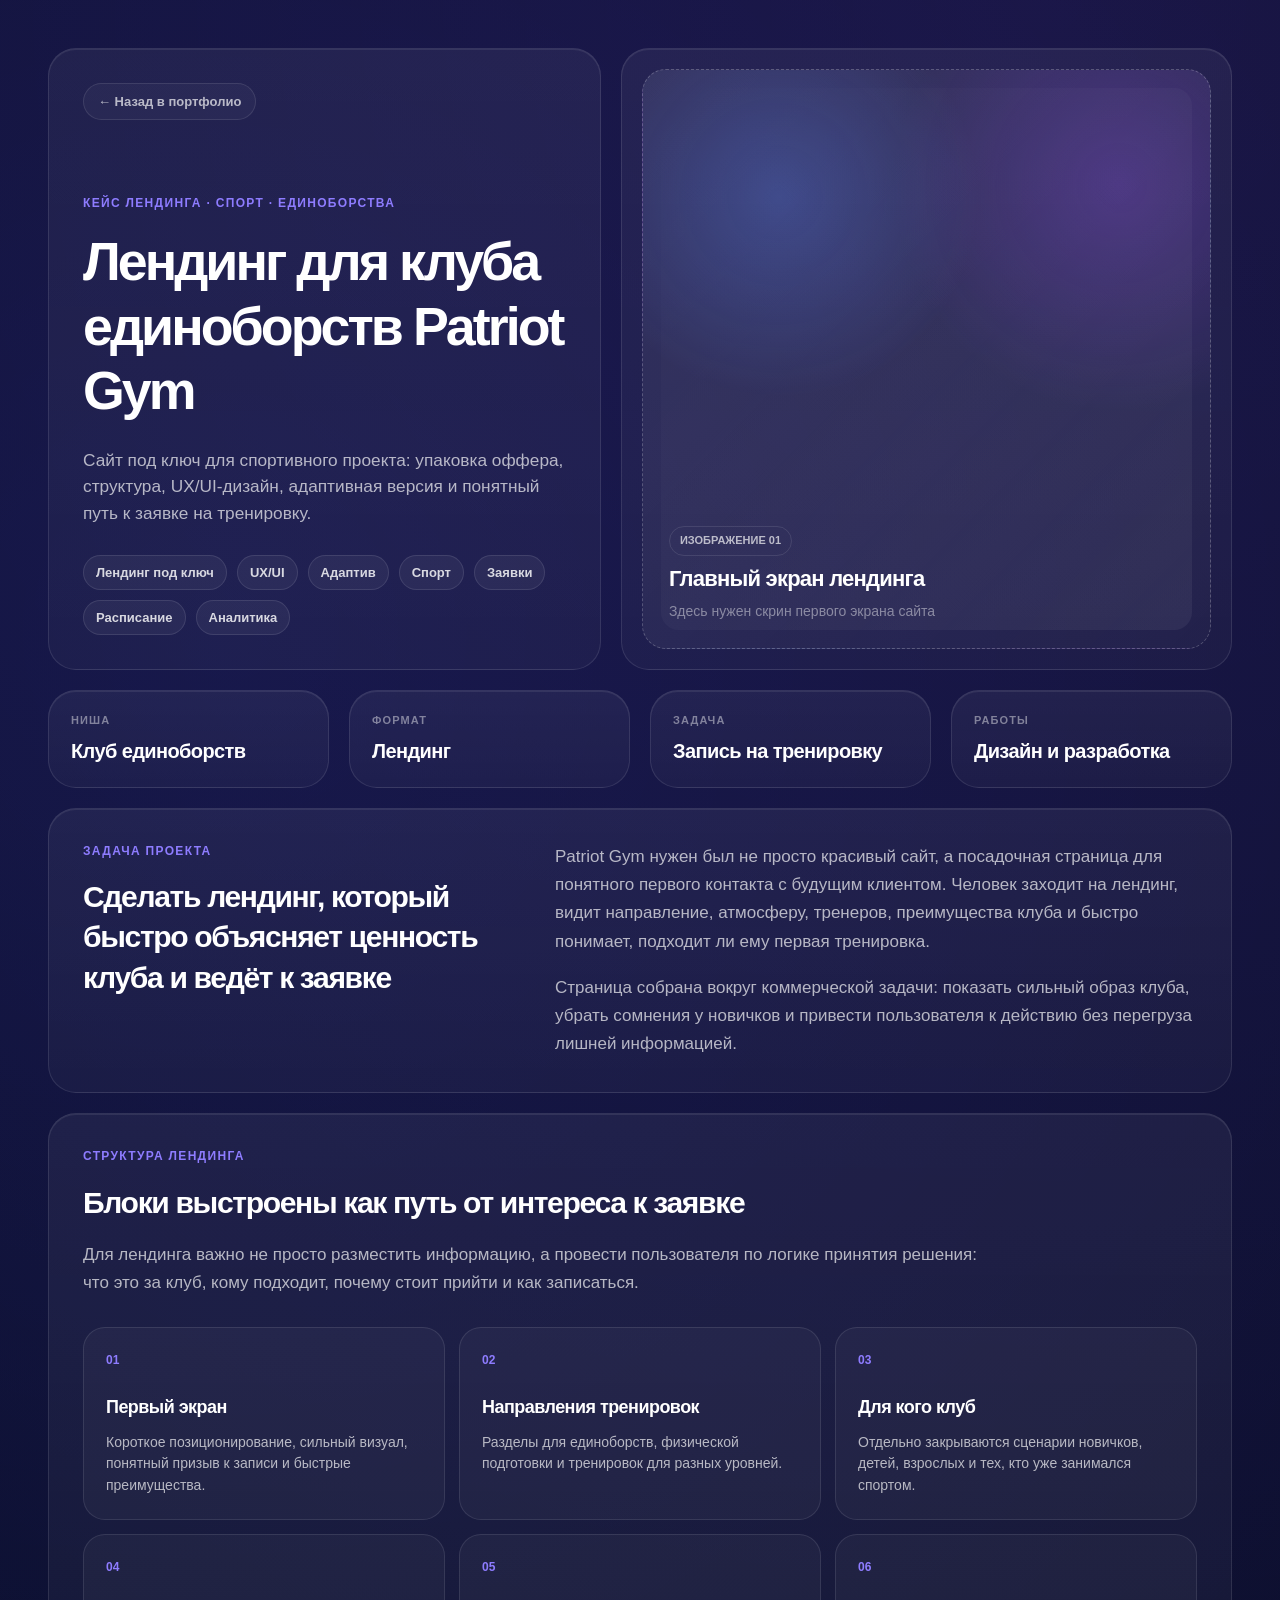
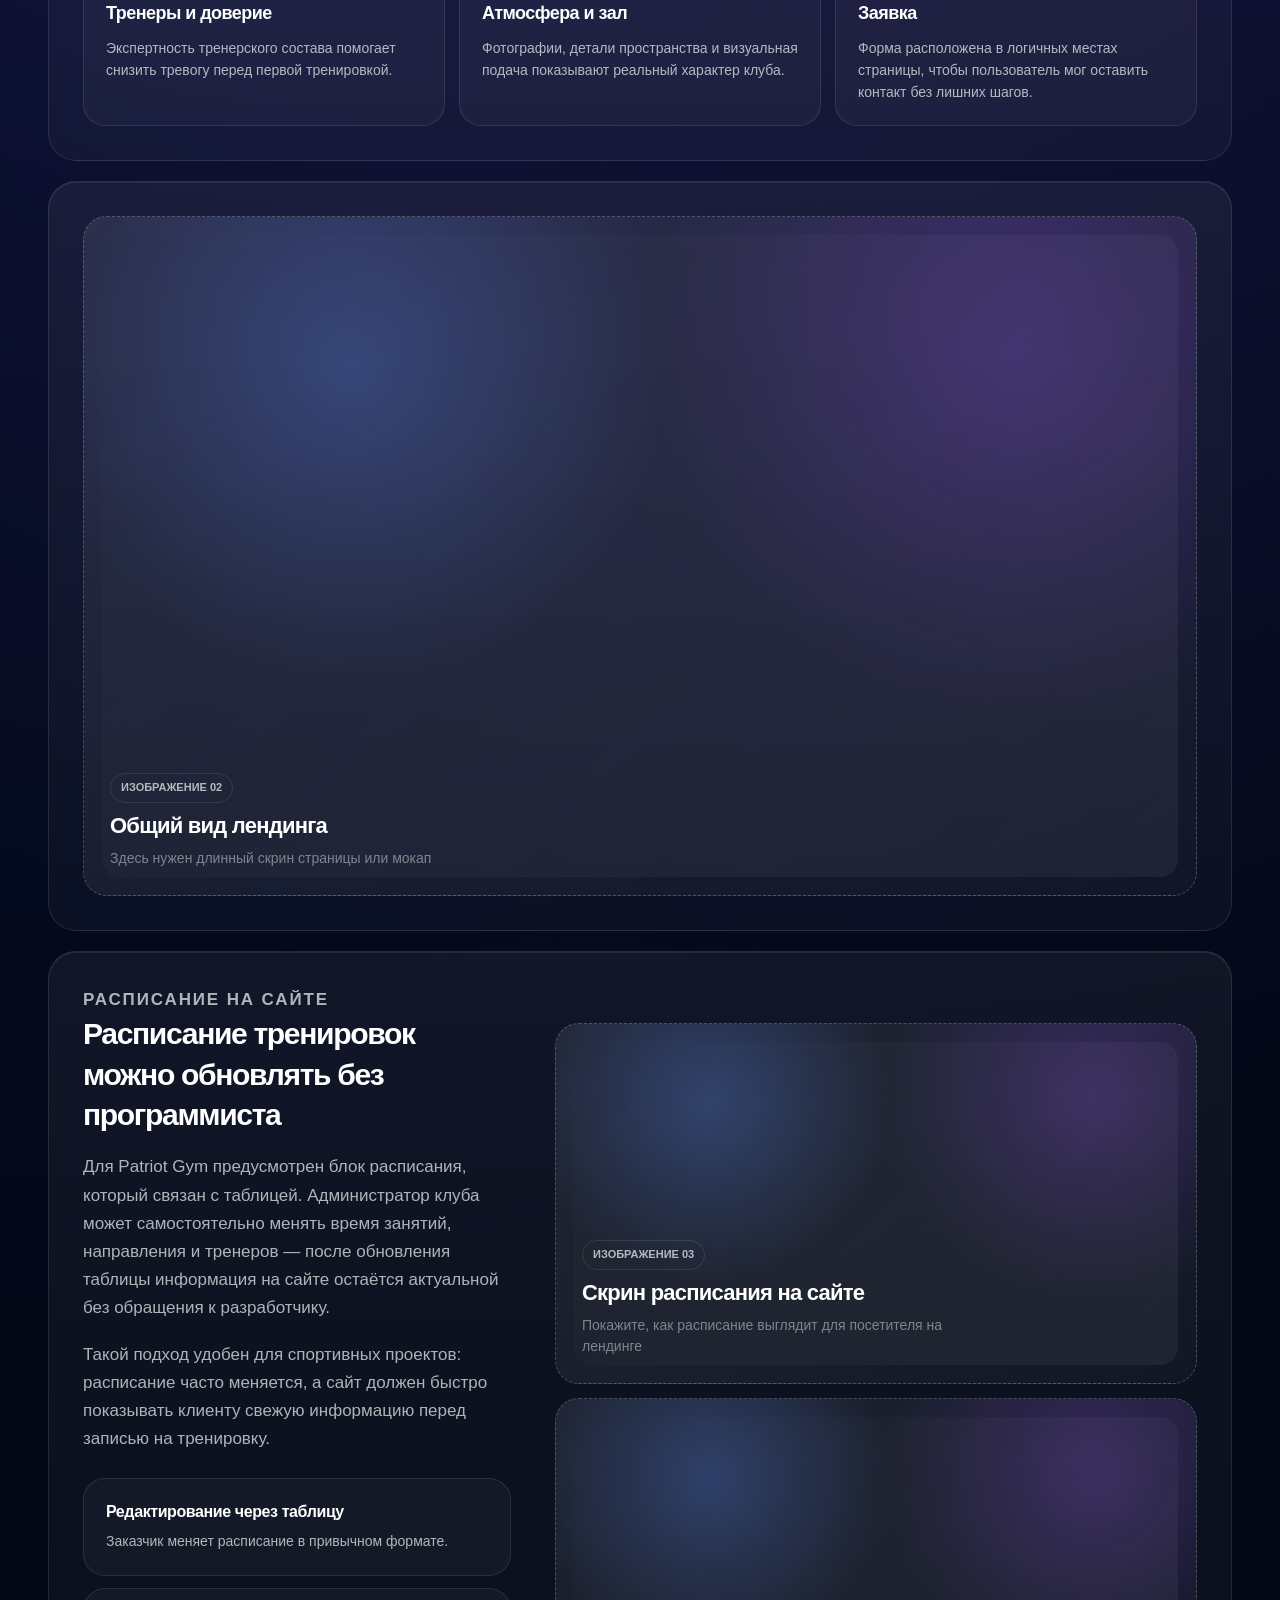
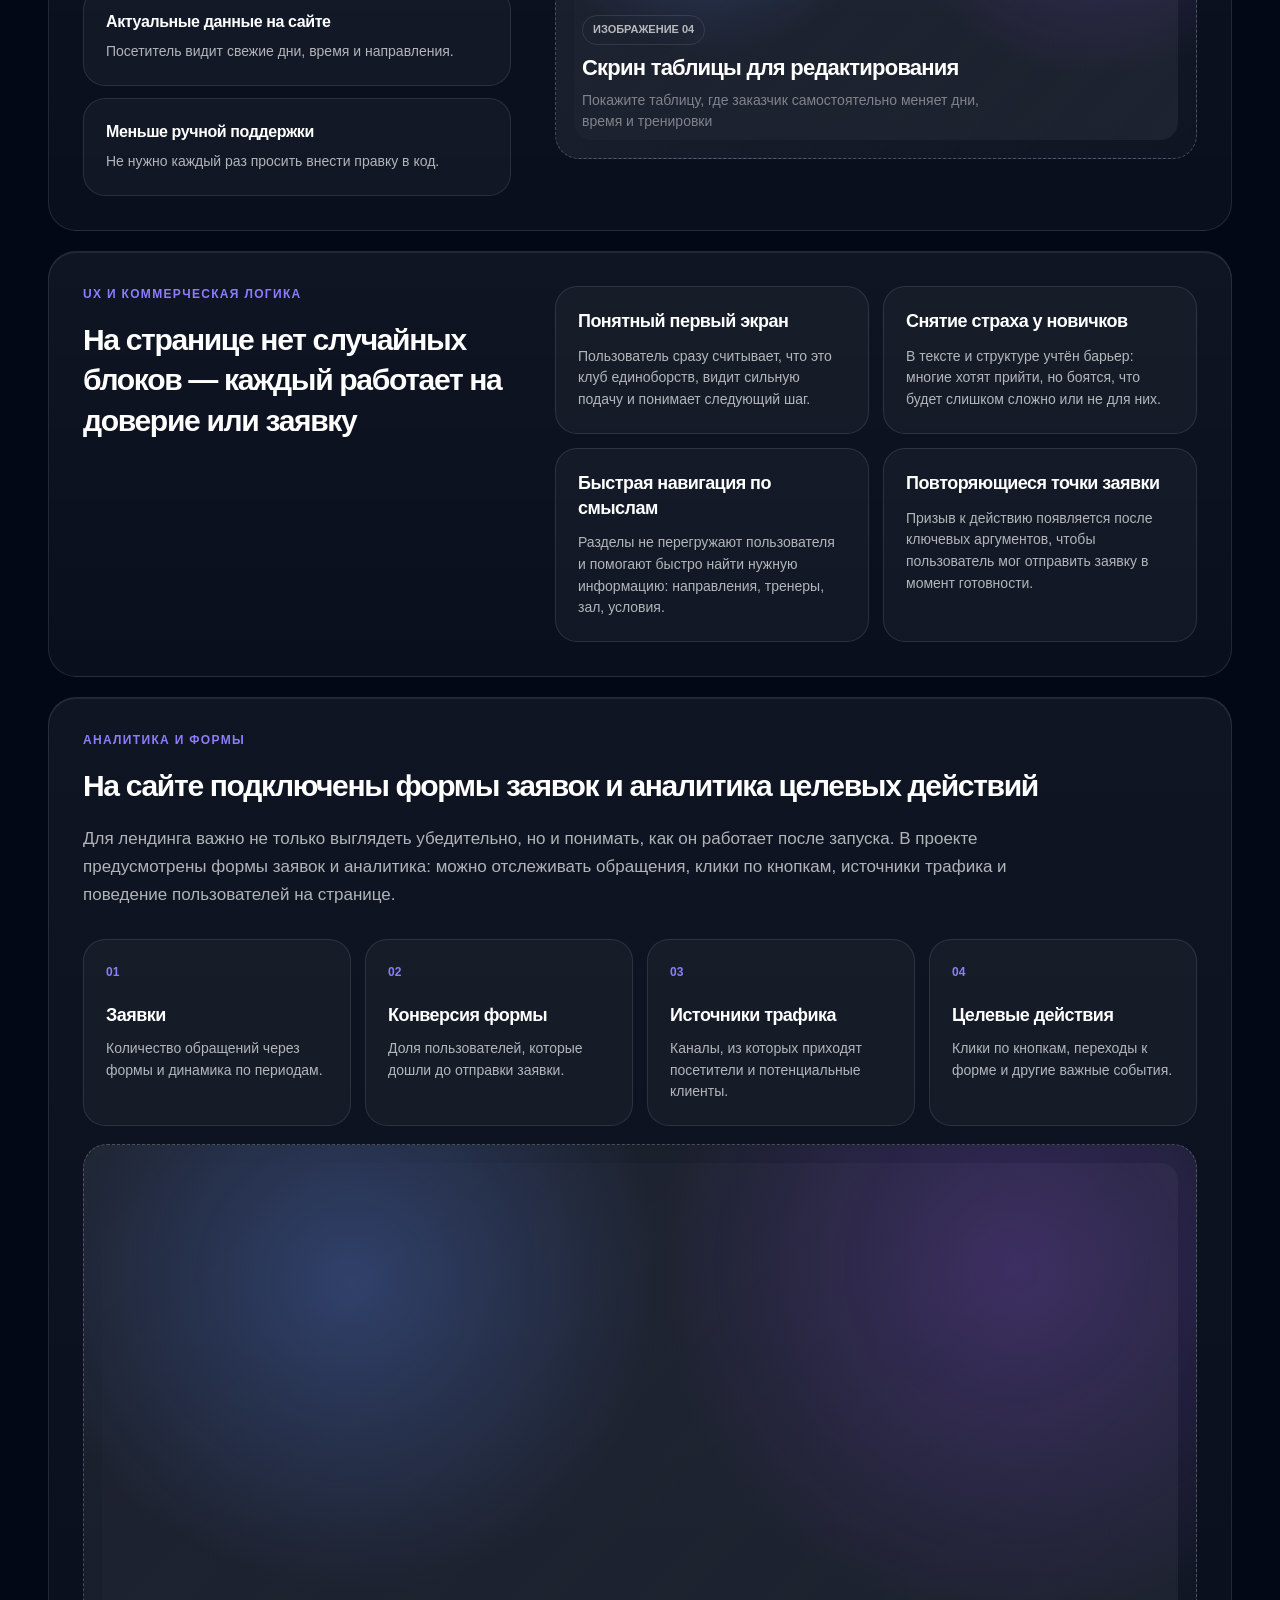
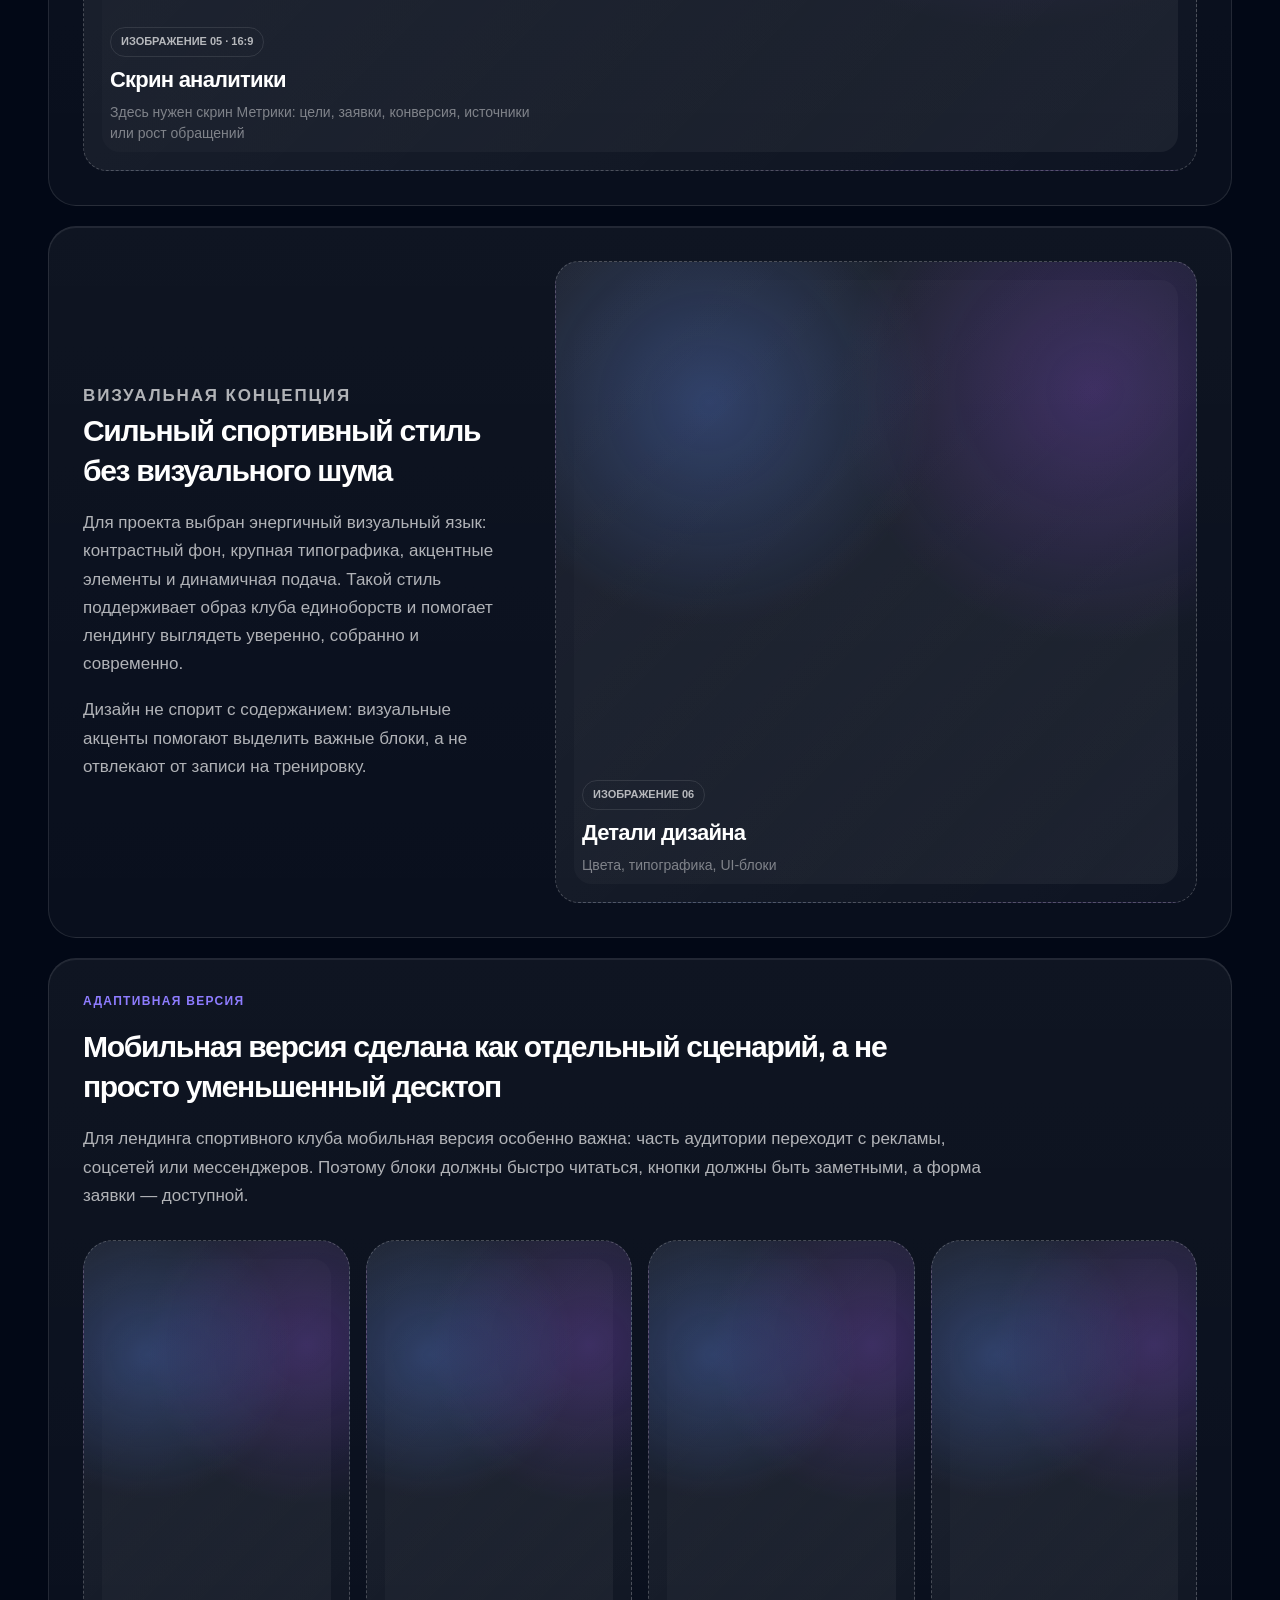
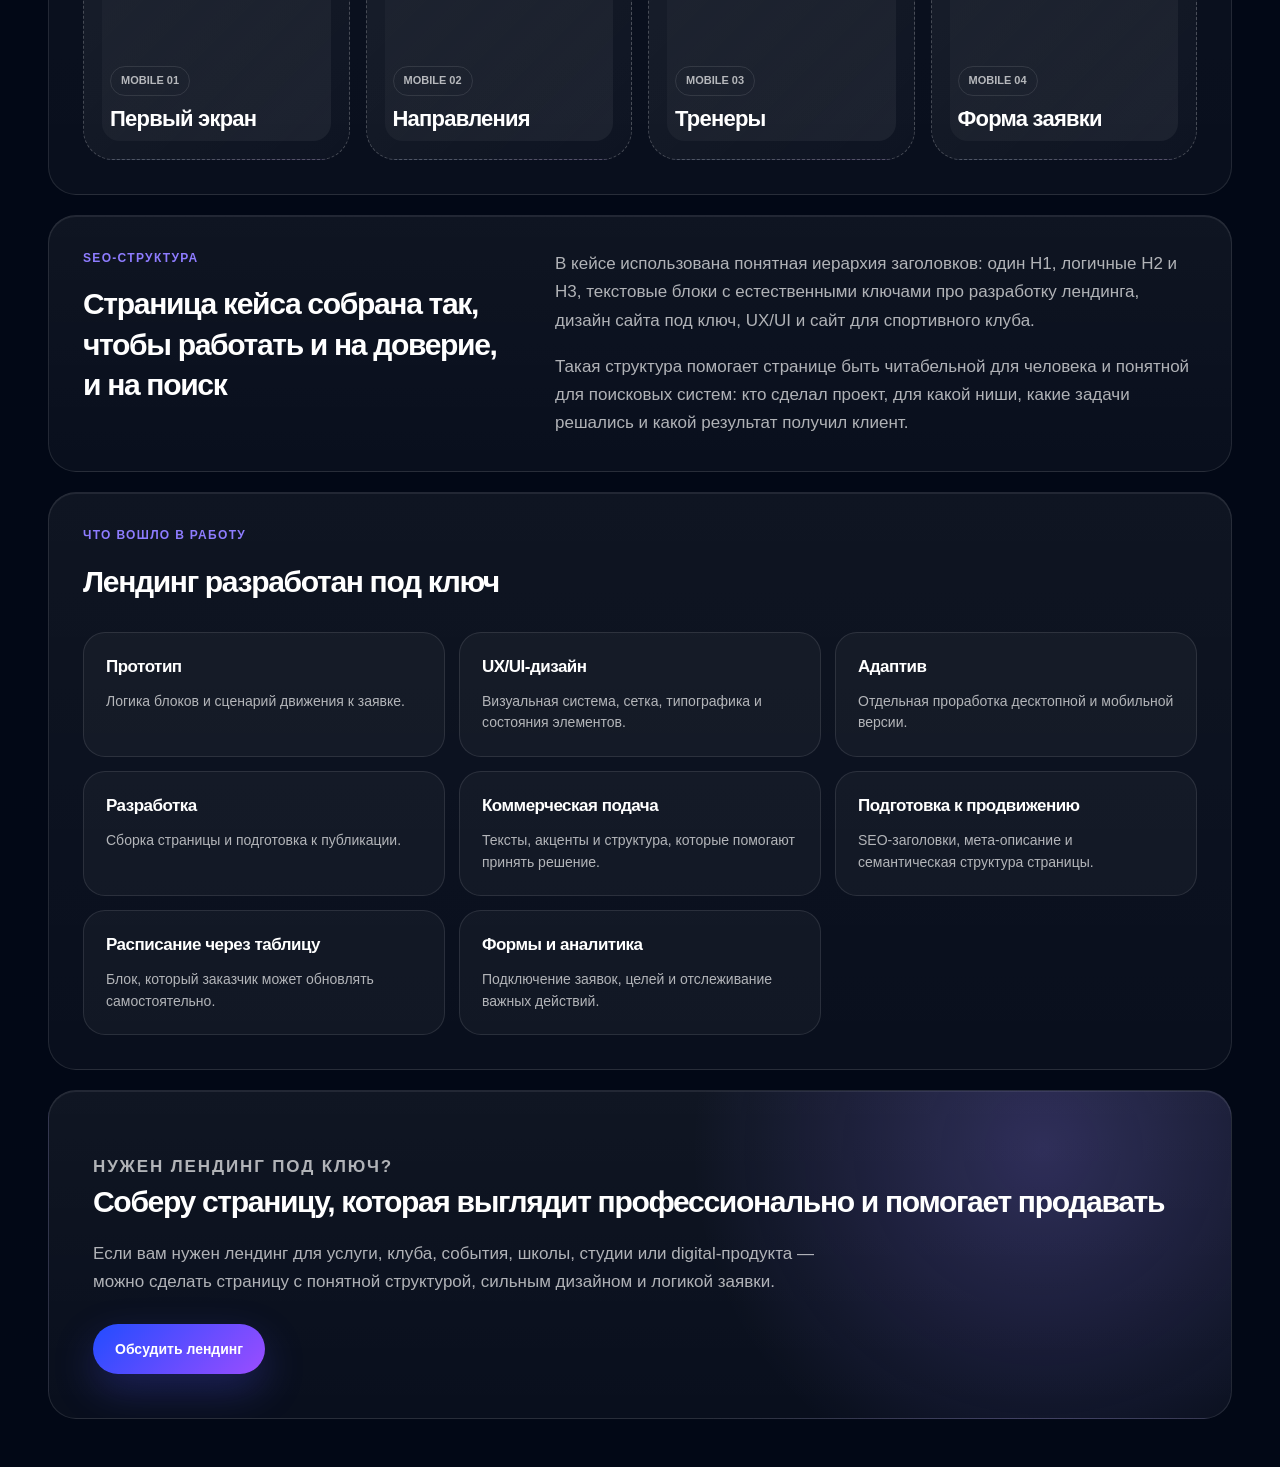
==== commit d1fdb2b4: "Add files via upload" ====
--- a/portfolio/cases/landings/patriot-gym-landing/index.html
+++ b/portfolio/cases/landings/patriot-gym-landing/index.html
@@ -147,12 +147,18 @@
           <article><strong>Меньше ручной поддержки</strong><span>Не нужно каждый раз просить внести правку в код.</span></article>
         </div>
       </div>
-      <div>
-        <!-- ЗАМЕНИТЬ НА ИЗОБРАЖЕНИЕ: скрин блока расписания + фрагмент таблицы, 16:9 -->
-        <div class="case-placeholder case-placeholder--ratio">
+      <div class="case-schedule-shots" aria-label="Скрины расписания и таблицы">
+        <!-- ЗАМЕНИТЬ НА ИЗОБРАЖЕНИЕ: скрин расписания на сайте, 16:9 -->
+        <div class="case-placeholder case-placeholder--ratio case-placeholder--schedule">
           <span>Изображение 03</span>
-          <strong>Расписание + таблица</strong>
-          <em>Сюда нужен скрин блока расписания и таблицы, через которую заказчик вносит изменения</em>
+          <strong>Скрин расписания на сайте</strong>
+          <em>Покажите, как расписание выглядит для посетителя на лендинге</em>
+        </div>
+        <!-- ЗАМЕНИТЬ НА ИЗОБРАЖЕНИЕ: скрин таблицы, из которой заказчик редактирует расписание, 16:9 -->
+        <div class="case-placeholder case-placeholder--ratio case-placeholder--schedule">
+          <span>Изображение 04</span>
+          <strong>Скрин таблицы для редактирования</strong>
+          <em>Покажите таблицу, где заказчик самостоятельно меняет дни, время и тренировки</em>
         </div>
       </div>
     </section>
@@ -196,8 +202,8 @@
       </div>
       <div class="case-analytics-shot">
         <!-- ЗАМЕНИТЬ НА ИЗОБРАЖЕНИЕ: скрин Яндекс Метрики 16:9 с целями, заявками или динамикой обращений -->
-        <div class="case-placeholder case-placeholder--ratio">
-          <span>Изображение 04 · 16:9</span>
+        <div class="case-placeholder case-placeholder--ratio case-placeholder--analytics">
+          <span>Изображение 05 · 16:9</span>
           <strong>Скрин аналитики</strong>
           <em>Здесь нужен скрин Метрики: цели, заявки, конверсия, источники или рост обращений</em>
         </div>
@@ -214,7 +220,7 @@
       <div>
         <!-- ЗАМЕНИТЬ НА ИЗОБРАЖЕНИЕ: фрагменты дизайна, типографика, цвета, UI-блоки -->
         <div class="case-placeholder case-placeholder--square">
-          <span>Изображение 05</span>
+          <span>Изображение 06</span>
           <strong>Детали дизайна</strong>
           <em>Цвета, типографика, UI-блоки</em>
         </div>
--- a/portfolio/cases/landings/patriot-gym-landing/style.css
+++ b/portfolio/cases/landings/patriot-gym-landing/style.css
@@ -1,23 +1,658 @@
-:root{
-  --bg:#020816;
-  --panel:#060914;
-  --card:rgba(255,255,255,.045);
-  --card-2:rgba(255,255,255,.07);
-  --border:rgba(255,255,255,.10);
-  --text:#ffffff;
-  --muted:rgba(255,255,255,.66);
-  --muted-2:rgba(255,255,255,.42);
-  --accent:#8e7cff;
-  --accent-2:#5d8bff;
-  --grad:linear-gradient(135deg,#224cff,#9b4dff);
-  --radius:28px;
-  --gap:20px;
-}
-*{box-sizing:border-box}
-html{scroll-behavior:smooth}
-body{margin:0;background:radial-gradient(circle at 18% 8%,rgba(72,82,255,.16),transparent 32%),radial-gradient(circle at 82% 0,rgba(145,71,255,.14),transparent 34%),var(--bg);color:var(--text);font-family:Inter,Arial,sans-serif}
-a{color:inherit;text-decoration:none}.case-page{width:min(1440px,100%);margin:0 auto;padding:48px}.case-hero{display:grid;grid-template-columns:minmax(0,.95fr) minmax(420px,1.05fr);gap:20px;align-items:stretch;min-height:620px}.case-hero__content,.case-hero__visual,.case-summary article,.case-section,.case-shot-block,.case-cta{border:1px solid var(--border);border-radius:var(--radius);background:linear-gradient(180deg,rgba(255,255,255,.055),rgba(255,255,255,.03));box-shadow:inset 0 1px 0 rgba(255,255,255,.08)}.case-hero__content{display:flex;flex-direction:column;justify-content:flex-end;padding:34px}.case-back{width:max-content;display:inline-flex;align-items:center;margin-bottom:auto;padding:10px 14px;border:1px solid var(--border);border-radius:999px;color:var(--muted);font-size:13px;font-weight:800;background:rgba(255,255,255,.035)}.case-kicker{margin:0 0 16px;color:var(--accent);font-size:12px;line-height:1;font-weight:900;letter-spacing:.11em;text-transform:uppercase}.case-hero h1{max-width:760px;margin:0;color:var(--text);font-size:clamp(38px,4.7vw,74px);line-height:1.12;letter-spacing:-.07em;font-weight:900}.case-lead{max-width:760px;margin:24px 0 0;color:var(--muted);font-size:clamp(18px,1.45vw,24px);line-height:1.45}.case-tags{display:flex;flex-wrap:wrap;gap:10px;margin-top:28px}.case-tags span{display:inline-flex;align-items:center;min-height:34px;padding:9px 12px;border:1px solid var(--border);border-radius:999px;background:rgba(255,255,255,.05);color:rgba(255,255,255,.82);font-size:13px;font-weight:780}.case-hero__visual{padding:20px}.case-placeholder{position:relative;width:100%;min-height:360px;display:flex;flex-direction:column;justify-content:flex-end;gap:8px;padding:26px;border:1px dashed rgba(255,255,255,.22);border-radius:24px;overflow:hidden;background:radial-gradient(circle at 24% 22%,rgba(93,139,255,.28),transparent 32%),radial-gradient(circle at 84% 20%,rgba(155,77,255,.24),transparent 34%),linear-gradient(135deg,rgba(255,255,255,.08),rgba(255,255,255,.025))}.case-placeholder:before{content:"";position:absolute;inset:18px;border-radius:18px;background:linear-gradient(135deg,transparent,rgba(255,255,255,.07));opacity:.8}.case-placeholder span,.case-placeholder strong,.case-placeholder em{position:relative;z-index:1}.case-placeholder span{width:max-content;padding:7px 10px;border:1px solid var(--border);border-radius:999px;color:var(--muted);font-size:11px;font-weight:850;text-transform:uppercase}.case-placeholder strong{font-size:24px;line-height:1.18;font-weight:900;letter-spacing:-.04em}.case-placeholder em{max-width:360px;color:var(--muted-2);font-size:14px;line-height:1.35;font-style:normal}.case-placeholder--hero{height:100%;min-height:580px}.case-placeholder--wide{min-height:680px}.case-placeholder--square{aspect-ratio:1/1;min-height:auto}.case-placeholder--mobile{min-height:520px;border-radius:30px}.case-summary{display:grid;grid-template-columns:repeat(4,minmax(0,1fr));gap:20px;margin-top:20px}.case-summary article{padding:22px}.case-summary span{display:block;margin-bottom:10px;color:var(--muted-2);font-size:11px;font-weight:900;letter-spacing:.1em;text-transform:uppercase}.case-summary strong{display:block;color:var(--text);font-size:20px;line-height:1.25;letter-spacing:-.03em}.case-section,.case-shot-block,.case-cta{margin-top:20px;padding:34px}.case-grid-2{display:grid;grid-template-columns:minmax(280px,.8fr) minmax(0,1.2fr);gap:44px}.case-section h2,.case-cta h2{margin:0;color:var(--text);font-size:clamp(28px,2.8vw,46px);line-height:1.2;letter-spacing:-.055em;font-weight:900}.case-section__head{max-width:900px}.case-section__head p:not(.case-kicker),.case-text p,.case-cta p{margin:18px 0 0;color:var(--muted);font-size:17px;line-height:1.62}.case-text p:first-child{margin-top:0}.case-steps{display:grid;grid-template-columns:repeat(3,minmax(0,1fr));gap:14px;margin-top:30px}.case-steps article,.case-list article,.case-result-grid article{padding:22px;border:1px solid var(--border);border-radius:22px;background:rgba(255,255,255,.035)}.case-steps span{display:inline-flex;margin-bottom:26px;color:var(--accent);font-size:12px;font-weight:900}.case-steps h3,.case-list h3{margin:0;color:var(--text);font-size:19px;line-height:1.26;letter-spacing:-.035em}.case-steps p,.case-list p{margin:12px 0 0;color:var(--muted);font-size:14px;line-height:1.5}.case-list{display:grid;grid-template-columns:repeat(2,minmax(0,1fr));gap:14px}.case-design{align-items:center}.case-mobile-grid{display:grid;grid-template-columns:repeat(4,minmax(0,1fr));gap:16px;margin-top:30px}.case-result-grid{display:grid;grid-template-columns:repeat(3,minmax(0,1fr));gap:14px;margin-top:30px}.case-result-grid strong{display:block;color:var(--text);font-size:18px;line-height:1.28;letter-spacing:-.03em}.case-result-grid span{display:block;margin-top:12px;color:var(--muted);font-size:14px;line-height:1.5}.case-cta{position:relative;overflow:hidden;padding:44px;background:radial-gradient(circle at 84% 18%,rgba(142,124,255,.25),transparent 34%),linear-gradient(180deg,rgba(255,255,255,.06),rgba(255,255,255,.03))}.case-cta p{max-width:760px}.case-btn{display:inline-flex;align-items:center;justify-content:center;min-height:50px;margin-top:28px;padding:0 22px;border-radius:999px;background:var(--grad);color:#fff;font-size:14px;font-weight:900;box-shadow:0 16px 40px rgba(80,80,255,.26)}
-
-.case-schedule{align-items:center}.case-feature-list{display:grid;grid-template-columns:1fr;gap:12px;margin-top:24px}.case-feature-list article,.case-metrics article{padding:18px;border:1px solid var(--border);border-radius:20px;background:rgba(255,255,255,.035)}.case-feature-list strong{display:block;color:var(--text);font-size:16px;line-height:1.28;letter-spacing:-.025em}.case-feature-list span{display:block;margin-top:8px;color:var(--muted);font-size:14px;line-height:1.5}.case-placeholder--ratio{aspect-ratio:16/9;min-height:auto}.case-analytics .case-section__head{max-width:960px}.case-metrics{display:grid;grid-template-columns:repeat(4,minmax(0,1fr));gap:14px;margin-top:30px}.case-metrics span{display:inline-flex;margin-bottom:22px;color:var(--accent);font-size:12px;font-weight:900}.case-metrics strong{display:block;color:var(--text);font-size:19px;line-height:1.26;letter-spacing:-.035em}.case-metrics p{margin:10px 0 0;color:var(--muted);font-size:14px;line-height:1.5}.case-analytics-shot{margin-top:16px}
-@media(max-width:980px){.case-metrics{grid-template-columns:repeat(2,minmax(0,1fr))}.case-placeholder--ratio{min-height:auto}.case-page{padding:24px 16px 36px}.case-hero{grid-template-columns:1fr;min-height:auto}.case-hero__content{min-height:560px;padding:24px}.case-hero h1{font-size:clamp(38px,12vw,64px)}.case-placeholder--hero{min-height:420px}.case-summary{grid-template-columns:repeat(2,minmax(0,1fr));gap:12px}.case-section,.case-shot-block,.case-cta{padding:24px;margin-top:16px;border-radius:24px}.case-grid-2{grid-template-columns:1fr;gap:22px}.case-steps,.case-result-grid{grid-template-columns:1fr 1fr;gap:12px}.case-list{grid-template-columns:1fr}.case-mobile-grid{grid-template-columns:repeat(2,minmax(0,1fr));gap:12px}.case-placeholder--wide{min-height:520px}.case-placeholder--mobile{min-height:430px}.case-section h2,.case-cta h2{font-size:clamp(28px,8vw,44px)}}
-@media(max-width:620px){.case-metrics{grid-template-columns:1fr}.case-feature-list{margin-top:18px}.case-analytics-shot{margin-top:12px}.case-page{padding:14px 12px 28px}.case-hero__content{min-height:520px;padding:20px;border-radius:22px}.case-hero__visual{padding:12px;border-radius:22px}.case-tags{gap:8px}.case-tags span{min-height:30px;padding:7px 10px;font-size:12px}.case-summary{grid-template-columns:1fr}.case-summary article{padding:18px;border-radius:20px}.case-section,.case-shot-block,.case-cta{padding:20px;border-radius:22px}.case-section__head p:not(.case-kicker),.case-text p,.case-cta p{font-size:15px;line-height:1.55}.case-steps,.case-result-grid{grid-template-columns:1fr}.case-mobile-grid{grid-template-columns:1fr 1fr}.case-placeholder{padding:18px;border-radius:20px}.case-placeholder strong{font-size:19px}.case-placeholder--hero{min-height:340px}.case-placeholder--wide{min-height:420px}.case-placeholder--mobile{min-height:360px;border-radius:24px}.case-btn{width:100%}}
+:root {
+  --bg: #020816;
+  --panel: #060914;
+  --card: rgba(255, 255, 255, .045);
+  --card-2: rgba(255, 255, 255, .07);
+  --border: rgba(255, 255, 255, .10);
+  --text: #ffffff;
+  --muted: rgba(255, 255, 255, .68);
+  --muted-2: rgba(255, 255, 255, .44);
+  --accent: #8e7cff;
+  --accent-2: #5d8bff;
+  --grad: linear-gradient(135deg, #224cff, #9b4dff);
+  --radius: 28px;
+  --gap: 20px;
+}
+
+* {
+  box-sizing: border-box;
+}
+
+html {
+  scroll-behavior: smooth;
+}
+
+body {
+  margin: 0;
+  background:
+    radial-gradient(circle at 18% 8%, rgba(72, 82, 255, .16), transparent 32%),
+    radial-gradient(circle at 82% 0, rgba(145, 71, 255, .14), transparent 34%),
+    var(--bg);
+  color: var(--text);
+  font-family: Inter, Arial, sans-serif;
+}
+
+a {
+  color: inherit;
+  text-decoration: none;
+}
+
+.case-page {
+  width: min(1440px, 100%);
+  margin: 0 auto;
+  padding: 48px;
+}
+
+.case-hero {
+  display: grid;
+  grid-template-columns: minmax(0, .95fr) minmax(420px, 1.05fr);
+  gap: var(--gap);
+  align-items: stretch;
+  min-height: 620px;
+}
+
+.case-hero__content,
+.case-hero__visual,
+.case-summary article,
+.case-section,
+.case-shot-block,
+.case-cta {
+  border: 1px solid var(--border);
+  border-radius: var(--radius);
+  background: linear-gradient(180deg, rgba(255, 255, 255, .055), rgba(255, 255, 255, .03));
+  box-shadow: inset 0 1px 0 rgba(255, 255, 255, .08);
+}
+
+.case-hero__content {
+  display: flex;
+  flex-direction: column;
+  justify-content: flex-end;
+  padding: 34px;
+}
+
+.case-back {
+  width: max-content;
+  display: inline-flex;
+  align-items: center;
+  margin-bottom: auto;
+  padding: 10px 14px;
+  border: 1px solid var(--border);
+  border-radius: 999px;
+  color: var(--muted);
+  font-size: 13px;
+  font-weight: 800;
+  background: rgba(255, 255, 255, .035);
+}
+
+.case-kicker {
+  margin: 0 0 18px;
+  color: var(--accent);
+  font-size: 12px;
+  line-height: 1.35;
+  font-weight: 900;
+  letter-spacing: .11em;
+  text-transform: uppercase;
+}
+
+.case-hero h1 {
+  max-width: 760px;
+  margin: 0;
+  color: var(--text);
+  font-size: clamp(34px, 4.2vw, 62px);
+  line-height: 1.2;
+  letter-spacing: -.055em;
+  font-weight: 900;
+}
+
+.case-lead {
+  max-width: 760px;
+  margin: 24px 0 0;
+  color: var(--muted);
+  font-size: clamp(17px, 1.35vw, 22px);
+  line-height: 1.55;
+}
+
+.case-tags {
+  display: flex;
+  flex-wrap: wrap;
+  gap: 10px;
+  margin-top: 28px;
+}
+
+.case-tags span {
+  display: inline-flex;
+  align-items: center;
+  min-height: 34px;
+  padding: 9px 12px;
+  border: 1px solid var(--border);
+  border-radius: 999px;
+  background: rgba(255, 255, 255, .05);
+  color: rgba(255, 255, 255, .82);
+  font-size: 13px;
+  font-weight: 780;
+}
+
+.case-hero__visual {
+  padding: 20px;
+}
+
+.case-placeholder {
+  position: relative;
+  width: 100%;
+  min-height: 360px;
+  display: flex;
+  flex-direction: column;
+  justify-content: flex-end;
+  gap: 8px;
+  padding: 26px;
+  border: 1px dashed rgba(255, 255, 255, .22);
+  border-radius: 24px;
+  overflow: hidden;
+  background:
+    radial-gradient(circle at 24% 22%, rgba(93, 139, 255, .28), transparent 32%),
+    radial-gradient(circle at 84% 20%, rgba(155, 77, 255, .24), transparent 34%),
+    linear-gradient(135deg, rgba(255, 255, 255, .08), rgba(255, 255, 255, .025));
+}
+
+.case-placeholder::before {
+  content: "";
+  position: absolute;
+  inset: 18px;
+  border-radius: 18px;
+  background: linear-gradient(135deg, transparent, rgba(255, 255, 255, .07));
+  opacity: .8;
+}
+
+.case-placeholder span,
+.case-placeholder strong,
+.case-placeholder em {
+  position: relative;
+  z-index: 1;
+}
+
+.case-placeholder span {
+  width: max-content;
+  padding: 7px 10px;
+  border: 1px solid var(--border);
+  border-radius: 999px;
+  color: var(--muted);
+  font-size: 11px;
+  font-weight: 850;
+  line-height: 1.25;
+  text-transform: uppercase;
+}
+
+.case-placeholder strong {
+  font-size: 22px;
+  line-height: 1.32;
+  font-weight: 900;
+  letter-spacing: -.035em;
+}
+
+.case-placeholder em {
+  max-width: 420px;
+  color: var(--muted-2);
+  font-size: 14px;
+  line-height: 1.5;
+  font-style: normal;
+}
+
+.case-placeholder--hero {
+  height: 100%;
+  min-height: 580px;
+}
+
+.case-placeholder--wide {
+  min-height: 680px;
+}
+
+.case-placeholder--square {
+  aspect-ratio: 1 / 1;
+  min-height: auto;
+}
+
+.case-placeholder--mobile {
+  min-height: 520px;
+  border-radius: 30px;
+}
+
+.case-placeholder--ratio {
+  aspect-ratio: 16 / 9;
+  min-height: 0;
+  height: auto;
+}
+
+.case-summary {
+  display: grid;
+  grid-template-columns: repeat(4, minmax(0, 1fr));
+  gap: var(--gap);
+  margin-top: var(--gap);
+}
+
+.case-summary article {
+  padding: 22px;
+}
+
+.case-summary span {
+  display: block;
+  margin-bottom: 10px;
+  color: var(--muted-2);
+  font-size: 11px;
+  font-weight: 900;
+  line-height: 1.35;
+  letter-spacing: .1em;
+  text-transform: uppercase;
+}
+
+.case-summary strong {
+  display: block;
+  color: var(--text);
+  font-size: 20px;
+  line-height: 1.35;
+  letter-spacing: -.03em;
+}
+
+.case-section,
+.case-shot-block,
+.case-cta {
+  margin-top: var(--gap);
+  padding: 34px;
+}
+
+.case-grid-2 {
+  display: grid;
+  grid-template-columns: minmax(280px, .8fr) minmax(0, 1.2fr);
+  gap: 44px;
+}
+
+.case-section h2,
+.case-cta h2 {
+  margin: 0;
+  color: var(--text);
+  font-size: clamp(25px, 2.35vw, 38px);
+  line-height: 1.34;
+  letter-spacing: -.045em;
+  font-weight: 900;
+}
+
+.case-section__head {
+  max-width: 900px;
+}
+
+.case-section__head p:not(.case-kicker),
+.case-text p,
+.case-cta p {
+  margin: 18px 0 0;
+  color: var(--muted);
+  font-size: 17px;
+  line-height: 1.66;
+}
+
+.case-text p:first-child {
+  margin-top: 0;
+}
+
+.case-steps,
+.case-result-grid {
+  display: grid;
+  grid-template-columns: repeat(3, minmax(0, 1fr));
+  gap: 14px;
+  margin-top: 30px;
+}
+
+.case-list {
+  display: grid;
+  grid-template-columns: repeat(2, minmax(0, 1fr));
+  gap: 14px;
+}
+
+.case-steps article,
+.case-list article,
+.case-result-grid article,
+.case-feature-list article,
+.case-metrics article {
+  padding: 22px;
+  border: 1px solid var(--border);
+  border-radius: 22px;
+  background: rgba(255, 255, 255, .035);
+}
+
+.case-steps span {
+  display: inline-flex;
+  margin-bottom: 26px;
+  color: var(--accent);
+  font-size: 12px;
+  font-weight: 900;
+  line-height: 1.3;
+}
+
+.case-steps h3,
+.case-list h3 {
+  margin: 0;
+  color: var(--text);
+  font-size: 18px;
+  line-height: 1.38;
+  letter-spacing: -.03em;
+}
+
+.case-steps p,
+.case-list p {
+  margin: 12px 0 0;
+  color: var(--muted);
+  font-size: 14px;
+  line-height: 1.55;
+}
+
+.case-design,
+.case-schedule {
+  align-items: center;
+}
+
+.case-feature-list {
+  display: grid;
+  grid-template-columns: 1fr;
+  gap: 12px;
+  margin-top: 24px;
+}
+
+.case-feature-list strong {
+  display: block;
+  color: var(--text);
+  font-size: 16px;
+  line-height: 1.4;
+  letter-spacing: -.025em;
+}
+
+.case-feature-list span {
+  display: block;
+  margin-top: 8px;
+  color: var(--muted);
+  font-size: 14px;
+  line-height: 1.55;
+}
+
+.case-schedule-shots {
+  display: grid;
+  grid-template-columns: 1fr;
+  gap: 14px;
+}
+
+.case-placeholder--schedule {
+  min-height: 0;
+}
+
+.case-analytics .case-section__head {
+  max-width: 960px;
+}
+
+.case-metrics {
+  display: grid;
+  grid-template-columns: repeat(4, minmax(0, 1fr));
+  gap: 14px;
+  margin-top: 30px;
+}
+
+.case-metrics span {
+  display: inline-flex;
+  margin-bottom: 22px;
+  color: var(--accent);
+  font-size: 12px;
+  font-weight: 900;
+  line-height: 1.3;
+}
+
+.case-metrics strong {
+  display: block;
+  color: var(--text);
+  font-size: 18px;
+  line-height: 1.4;
+  letter-spacing: -.03em;
+}
+
+.case-metrics p {
+  margin: 10px 0 0;
+  color: var(--muted);
+  font-size: 14px;
+  line-height: 1.55;
+}
+
+.case-analytics-shot {
+  margin-top: 18px;
+}
+
+.case-placeholder--analytics {
+  aspect-ratio: 16 / 9;
+  min-height: 0;
+  height: auto;
+}
+
+.case-mobile-grid {
+  display: grid;
+  grid-template-columns: repeat(4, minmax(0, 1fr));
+  gap: 16px;
+  margin-top: 30px;
+}
+
+.case-result-grid strong {
+  display: block;
+  color: var(--text);
+  font-size: 17px;
+  line-height: 1.4;
+  letter-spacing: -.03em;
+}
+
+.case-result-grid span {
+  display: block;
+  margin-top: 12px;
+  color: var(--muted);
+  font-size: 14px;
+  line-height: 1.55;
+}
+
+.case-cta {
+  position: relative;
+  overflow: hidden;
+  padding: 44px;
+  background:
+    radial-gradient(circle at 84% 18%, rgba(142, 124, 255, .25), transparent 34%),
+    linear-gradient(180deg, rgba(255, 255, 255, .06), rgba(255, 255, 255, .03));
+}
+
+.case-cta p {
+  max-width: 760px;
+}
+
+.case-btn {
+  display: inline-flex;
+  align-items: center;
+  justify-content: center;
+  min-height: 50px;
+  margin-top: 28px;
+  padding: 0 22px;
+  border-radius: 999px;
+  background: var(--grad);
+  color: #fff;
+  font-size: 14px;
+  font-weight: 900;
+  box-shadow: 0 16px 40px rgba(80, 80, 255, .26);
+}
+
+@media (max-width: 980px) {
+  .case-page {
+    padding: 24px 16px 36px;
+  }
+
+  .case-hero {
+    grid-template-columns: 1fr;
+    min-height: auto;
+  }
+
+  .case-hero__content {
+    min-height: 560px;
+    padding: 24px;
+  }
+
+  .case-hero h1 {
+    font-size: clamp(32px, 10vw, 54px);
+    line-height: 1.2;
+  }
+
+  .case-placeholder--hero {
+    min-height: 420px;
+  }
+
+  .case-summary,
+  .case-metrics {
+    grid-template-columns: repeat(2, minmax(0, 1fr));
+    gap: 12px;
+  }
+
+  .case-section,
+  .case-shot-block,
+  .case-cta {
+    padding: 24px;
+    margin-top: 16px;
+    border-radius: 24px;
+  }
+
+  .case-grid-2 {
+    grid-template-columns: 1fr;
+    gap: 24px;
+  }
+
+  .case-steps,
+  .case-result-grid {
+    grid-template-columns: 1fr 1fr;
+    gap: 12px;
+  }
+
+  .case-list {
+    grid-template-columns: 1fr;
+  }
+
+  .case-mobile-grid {
+    grid-template-columns: repeat(2, minmax(0, 1fr));
+    gap: 12px;
+  }
+
+  .case-placeholder--wide {
+    min-height: 520px;
+  }
+
+  .case-placeholder--mobile {
+    min-height: 430px;
+  }
+
+  .case-section h2,
+  .case-cta h2 {
+    font-size: clamp(25px, 7vw, 38px);
+    line-height: 1.34;
+  }
+}
+
+@media (max-width: 620px) {
+  .case-page {
+    padding: 14px 12px 28px;
+  }
+
+  .case-hero__content {
+    min-height: 520px;
+    padding: 20px;
+    border-radius: 22px;
+  }
+
+  .case-hero__visual {
+    padding: 12px;
+    border-radius: 22px;
+  }
+
+  .case-tags {
+    gap: 8px;
+  }
+
+  .case-tags span {
+    min-height: 30px;
+    padding: 7px 10px;
+    font-size: 12px;
+  }
+
+  .case-summary,
+  .case-metrics {
+    grid-template-columns: 1fr;
+  }
+
+  .case-summary article,
+  .case-steps article,
+  .case-list article,
+  .case-result-grid article,
+  .case-feature-list article,
+  .case-metrics article {
+    padding: 18px;
+    border-radius: 20px;
+  }
+
+  .case-section,
+  .case-shot-block,
+  .case-cta {
+    padding: 20px;
+    border-radius: 22px;
+  }
+
+  .case-section__head p:not(.case-kicker),
+  .case-text p,
+  .case-cta p {
+    font-size: 15px;
+    line-height: 1.58;
+  }
+
+  .case-steps,
+  .case-result-grid {
+    grid-template-columns: 1fr;
+  }
+
+  .case-mobile-grid {
+    grid-template-columns: 1fr 1fr;
+  }
+
+  .case-feature-list {
+    margin-top: 18px;
+  }
+
+  .case-analytics-shot {
+    margin-top: 14px;
+  }
+
+  .case-placeholder {
+    padding: 18px;
+    border-radius: 20px;
+  }
+
+  .case-placeholder strong {
+    font-size: 18px;
+    line-height: 1.36;
+  }
+
+  .case-placeholder--hero {
+    min-height: 340px;
+  }
+
+  .case-placeholder--wide {
+    min-height: 420px;
+  }
+
+  .case-placeholder--mobile {
+    min-height: 360px;
+    border-radius: 24px;
+  }
+
+  .case-placeholder--ratio,
+  .case-placeholder--analytics,
+  .case-placeholder--schedule {
+    aspect-ratio: 16 / 9;
+    min-height: 0;
+  }
+
+  .case-btn {
+    width: 100%;
+  }
+}
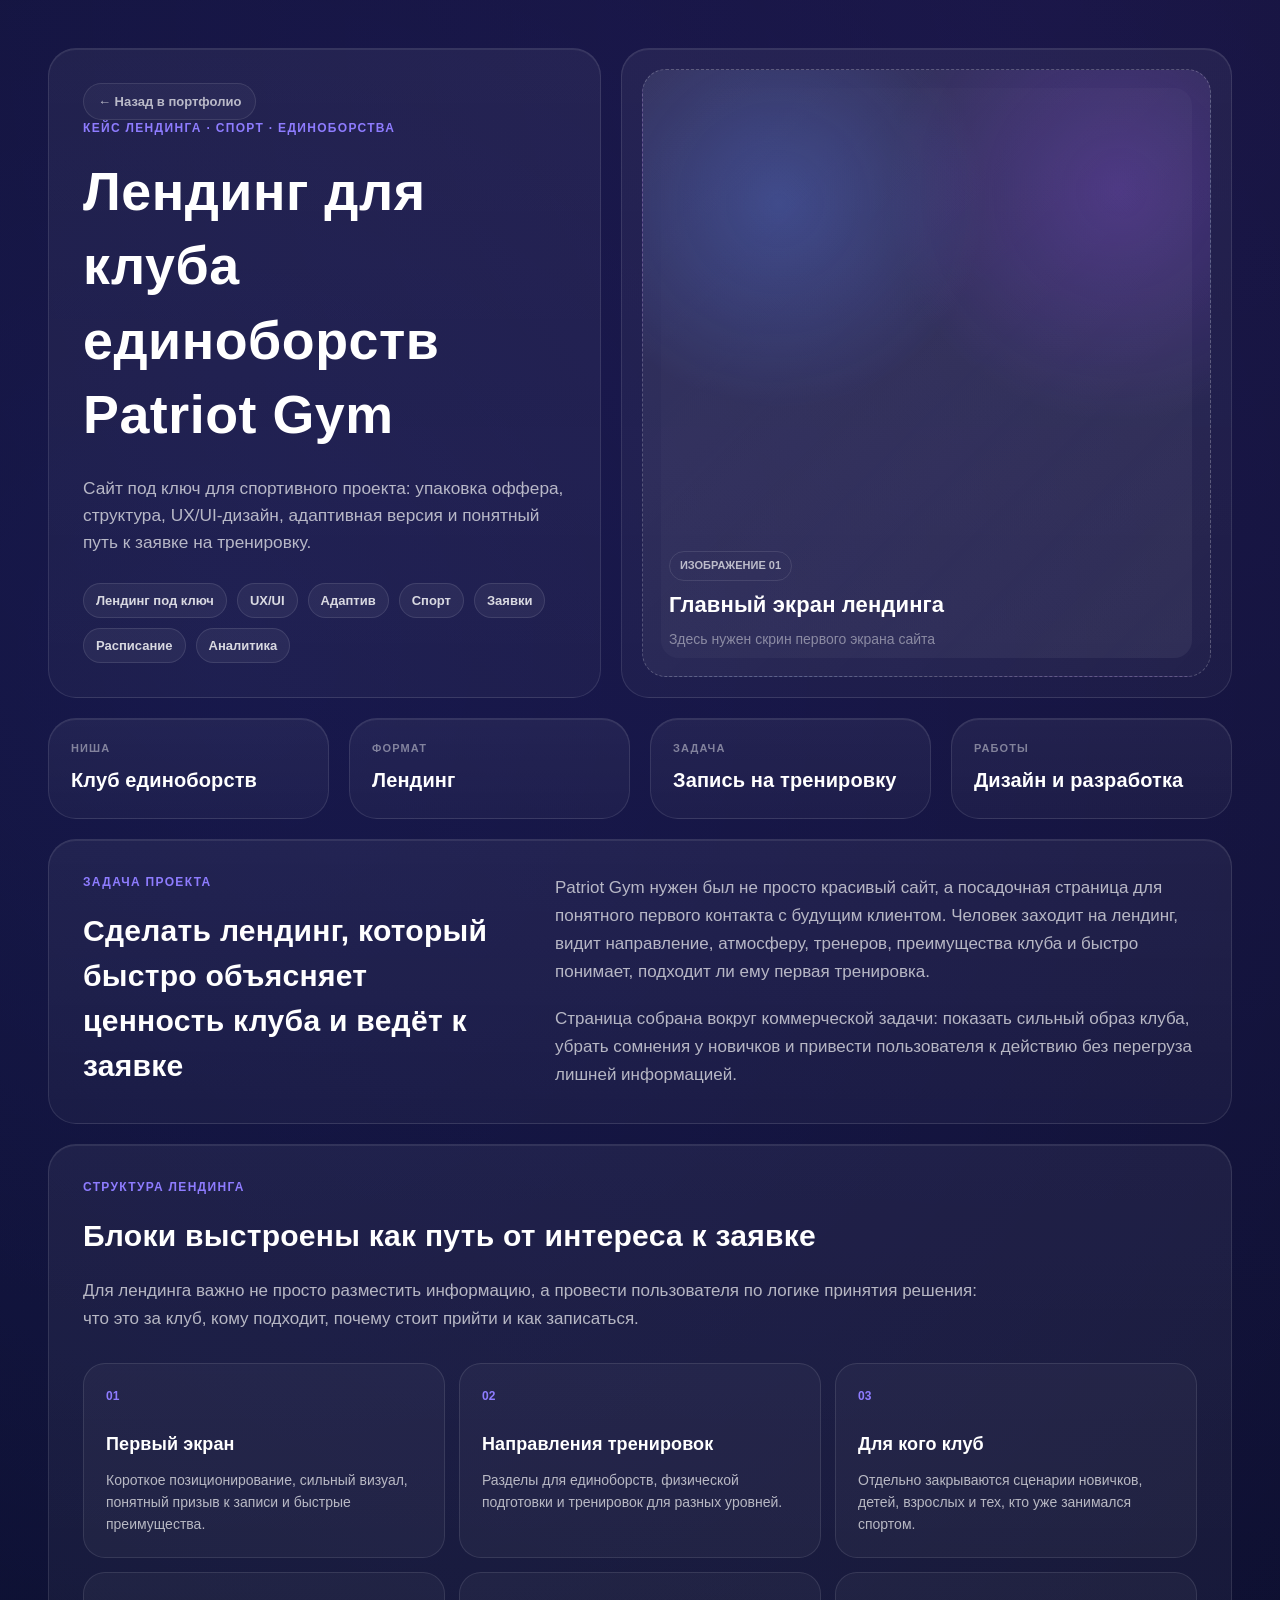
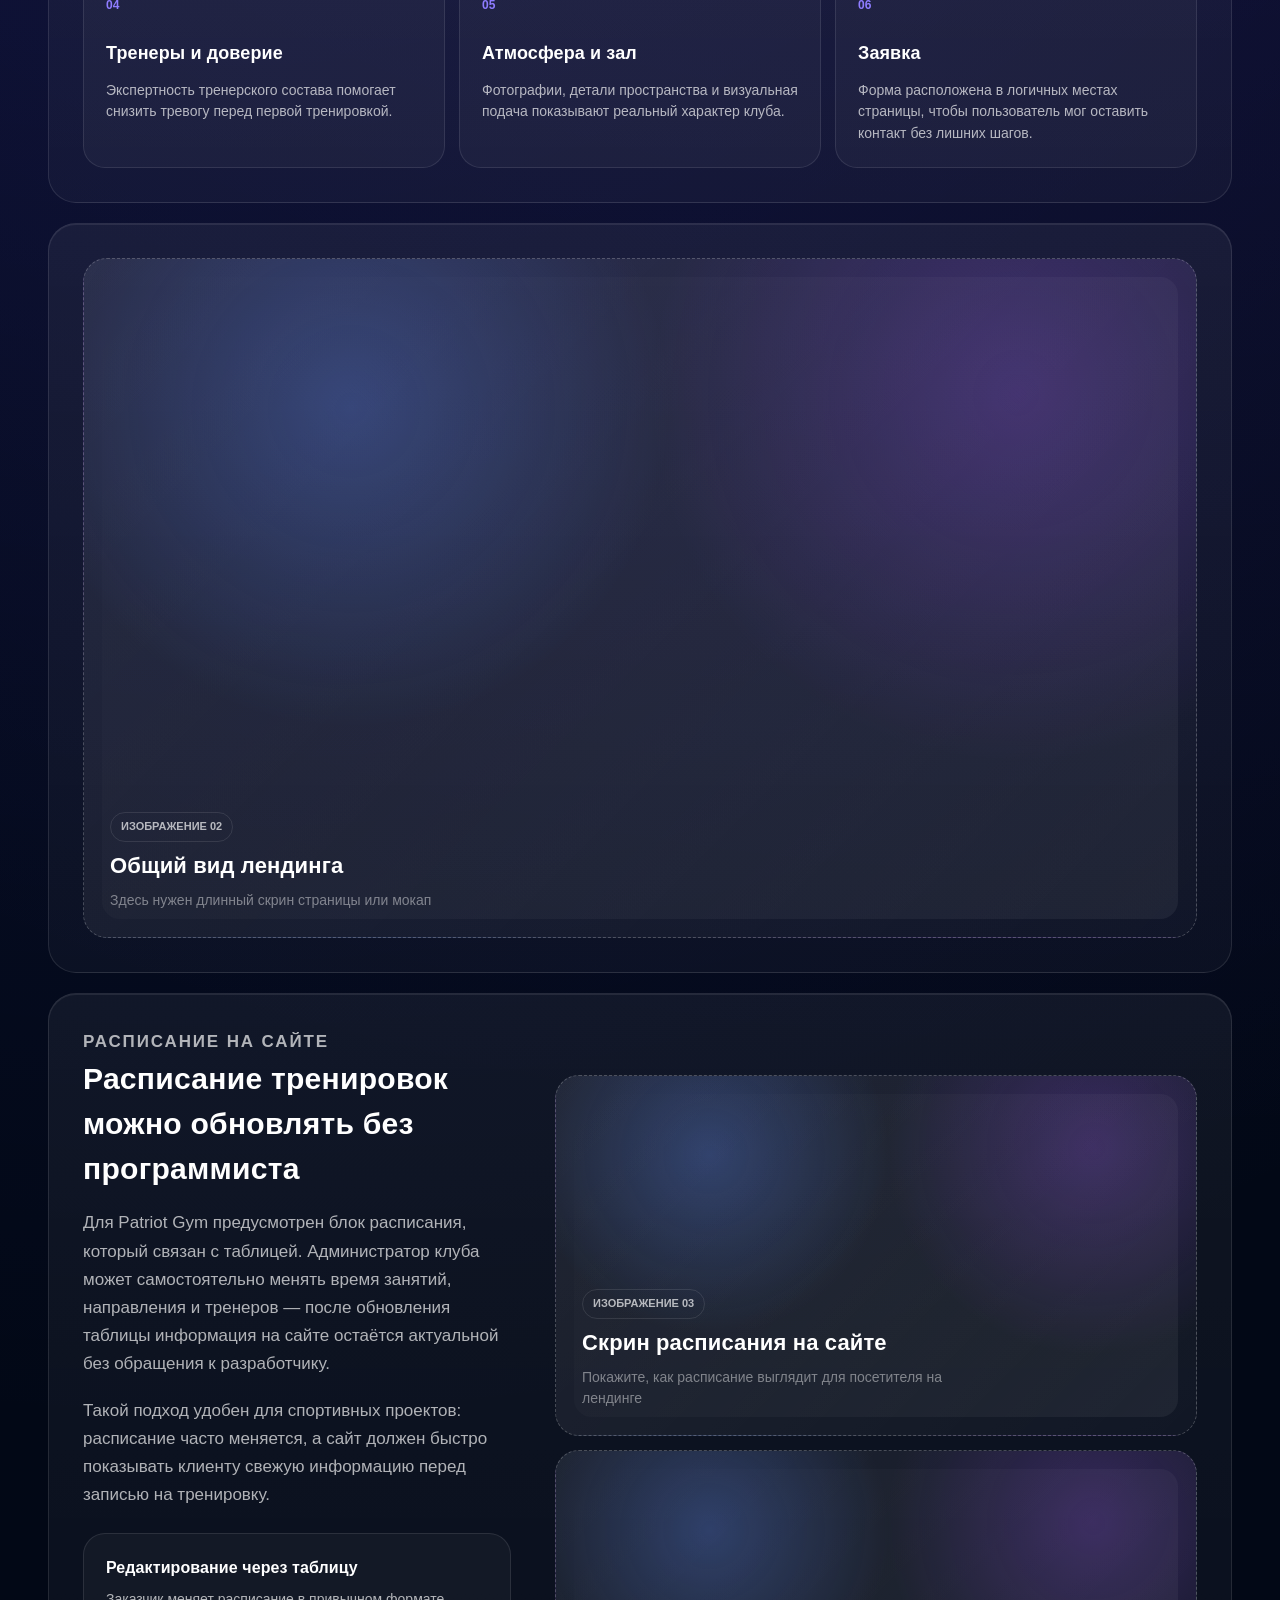
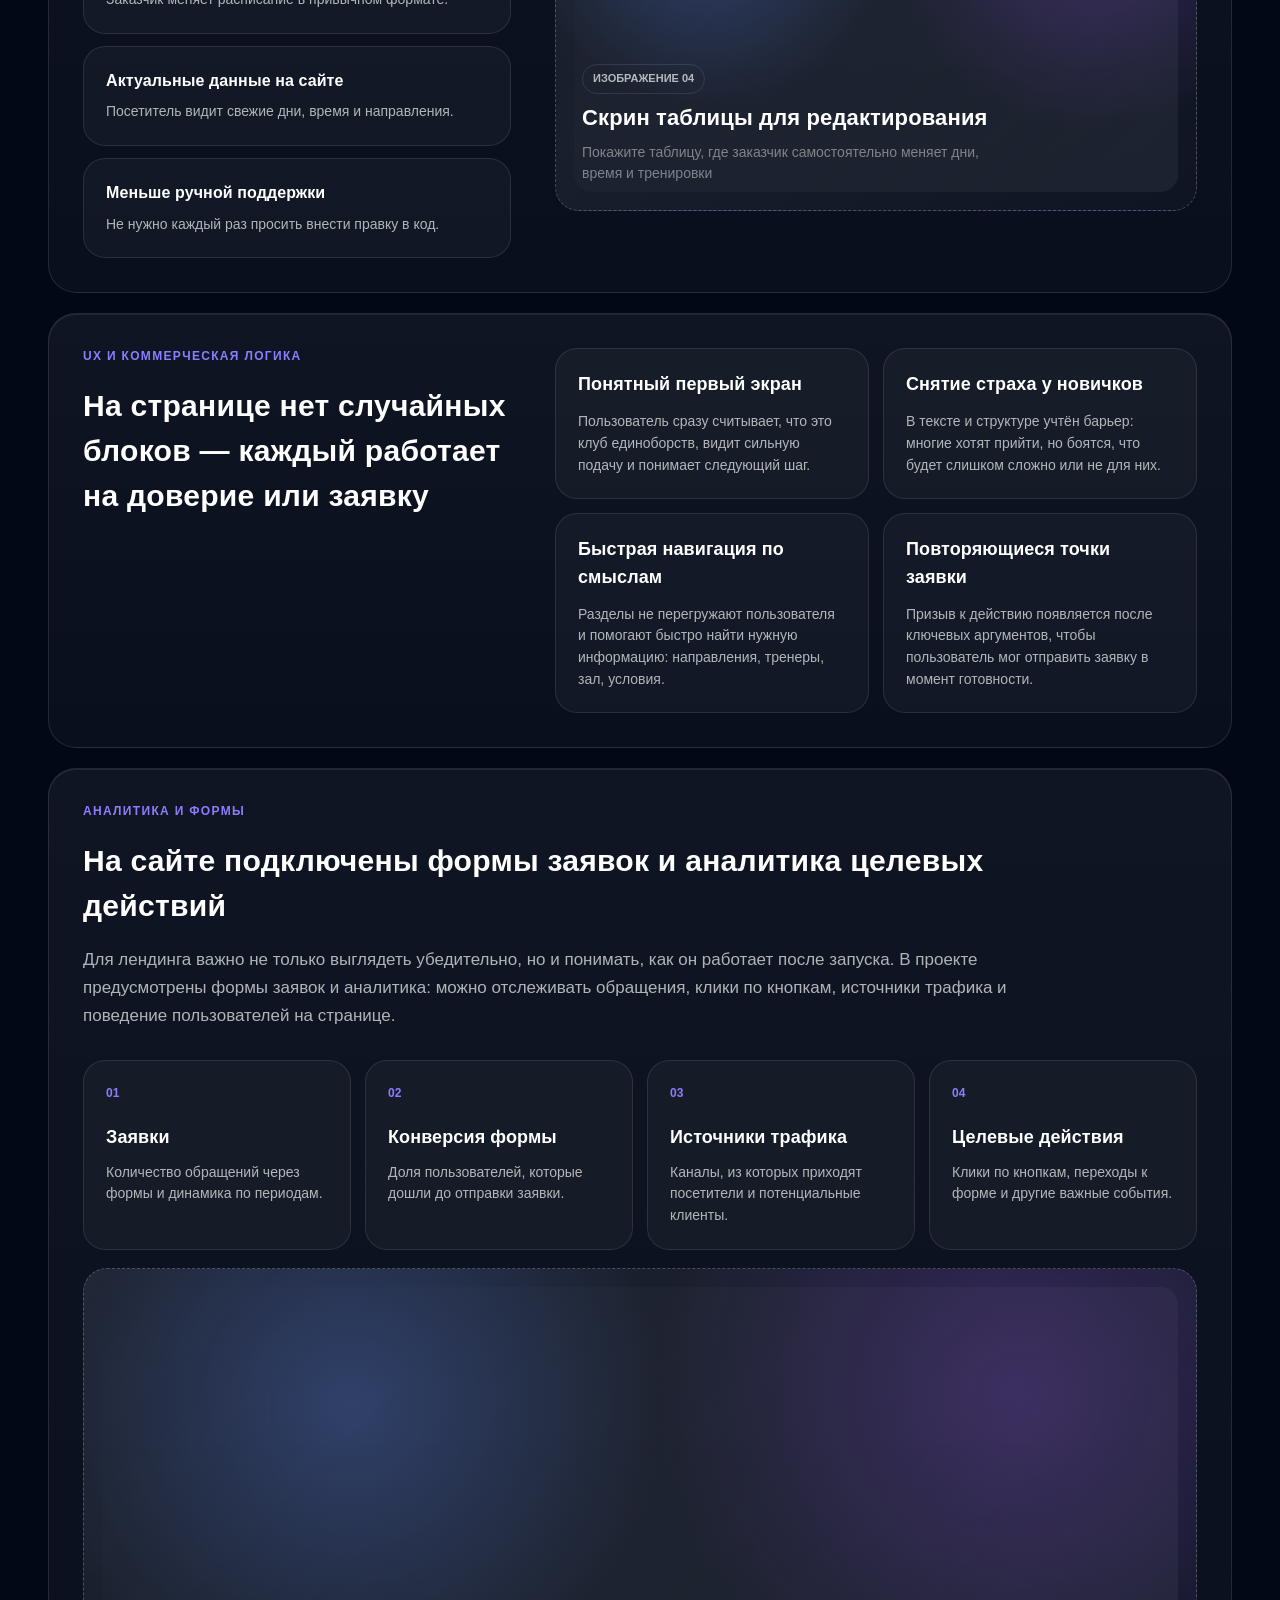
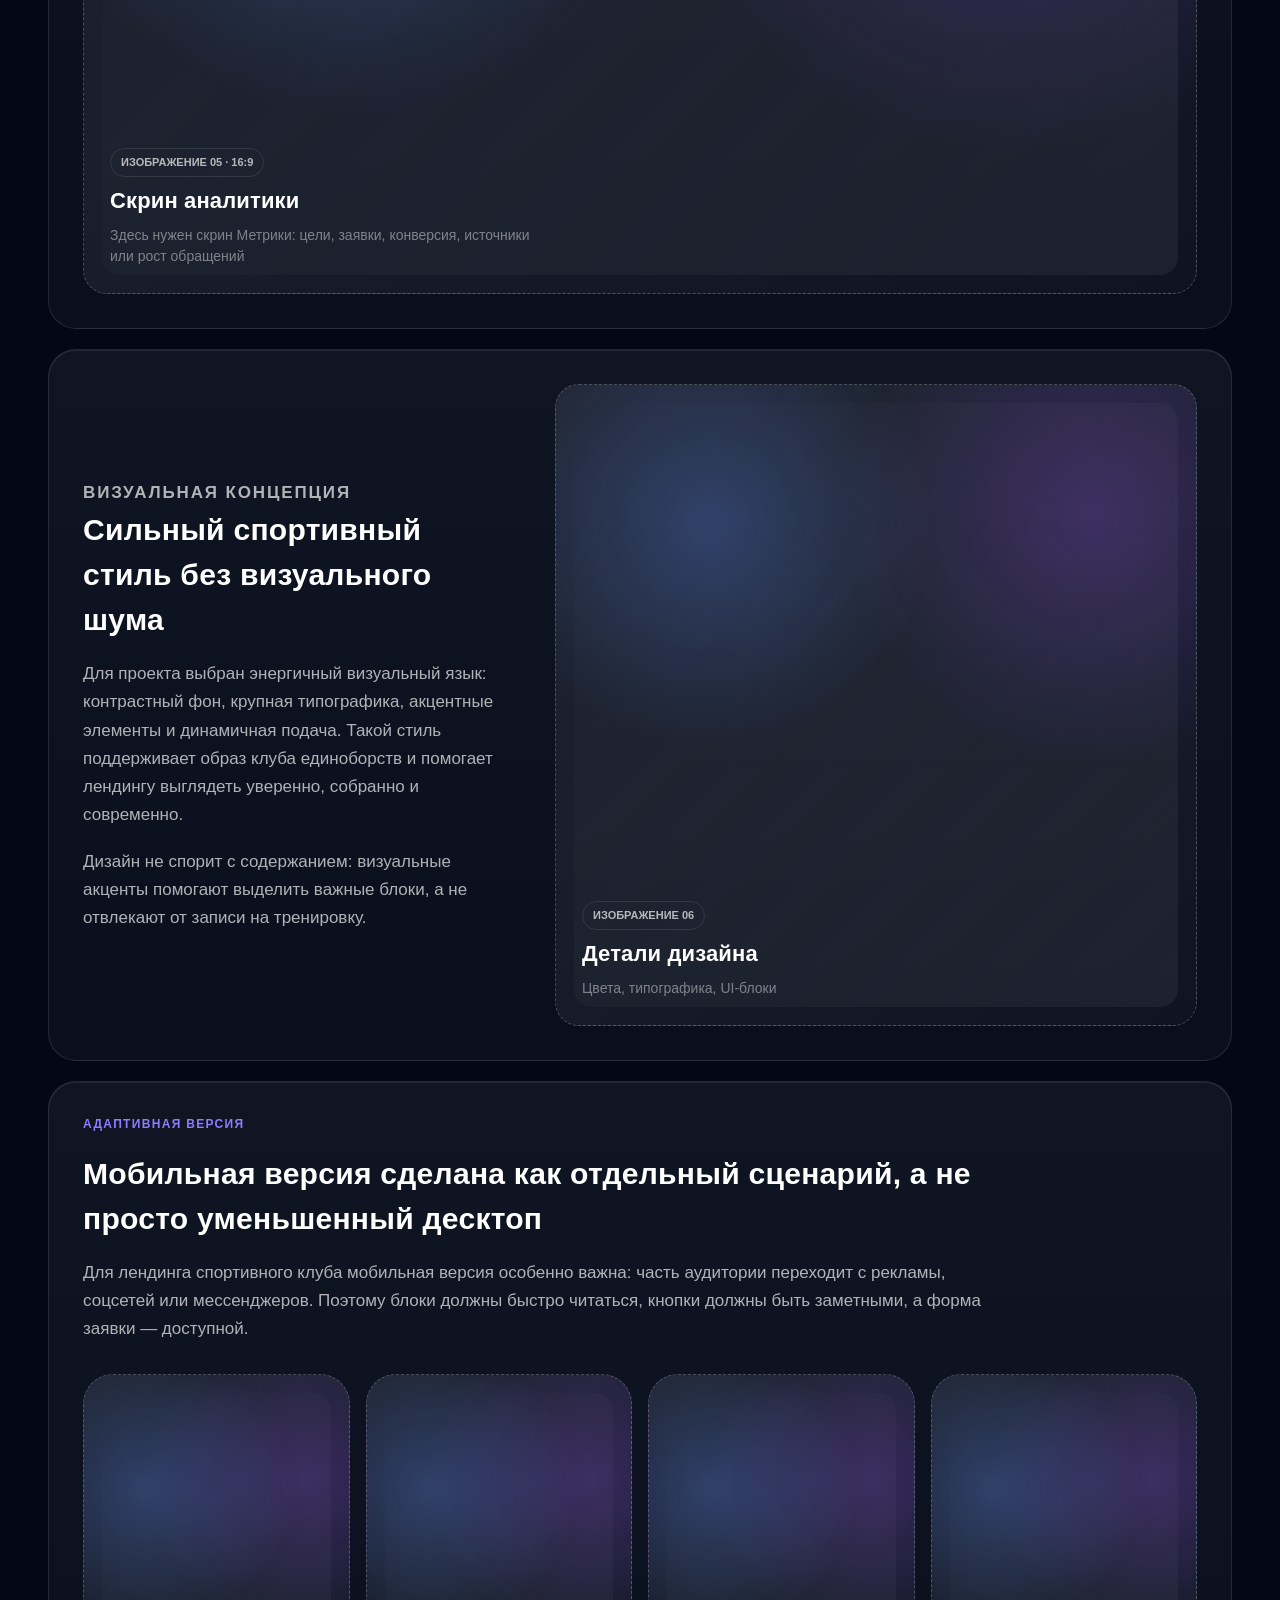
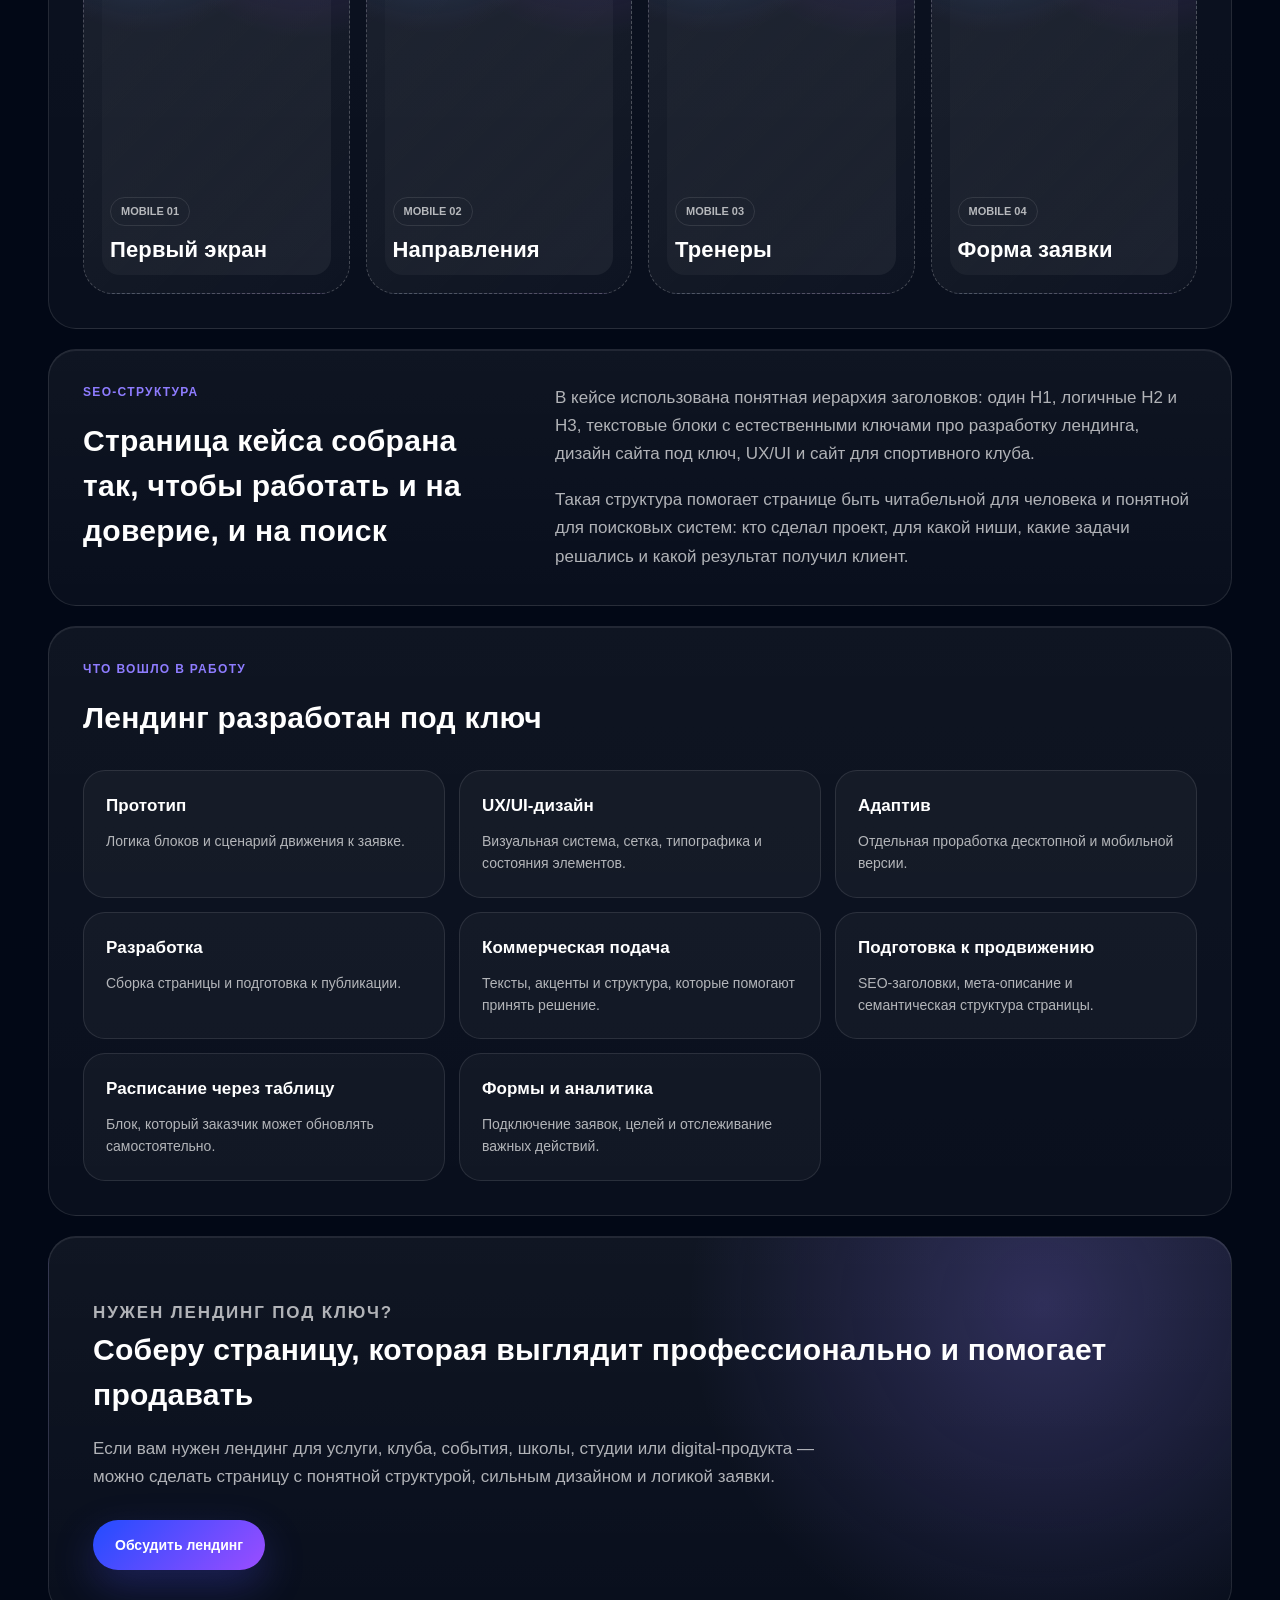
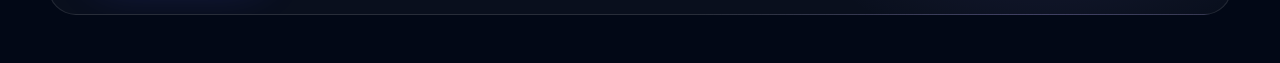
==== commit a141faf3: "Add files via upload" ====
--- a/portfolio/cases/landings/patriot-gym-landing/index.html
+++ b/portfolio/cases/landings/patriot-gym-landing/index.html
@@ -12,7 +12,7 @@
   <meta property="og:title" content="Кейс лендинга Patriot Gym">
   <meta property="og:description" content="Лендинг под ключ для клуба единоборств: структура, дизайн, адаптив, расписание, формы заявок и аналитика.">
   <meta property="og:url" content="/portfolio/cases/landings/patriot-gym-landing/">
-  <meta property="og:image" content="/portfolio/cases/landings/patriot-gym-landing/assets/og-patriot-gym.webp">
+  <meta property="og:image" content="/Besay/portfolio/cases/landings/patriot-gym-landing/materials/07-og-cover/og-patriot-gym.webp">
   <meta name="twitter:card" content="summary_large_image">
   <link rel="stylesheet" href="./style.css">
   <script type="application/ld+json">
--- a/portfolio/cases/landings/patriot-gym-landing/style.css
+++ b/portfolio/cases/landings/patriot-gym-landing/style.css
@@ -99,8 +99,8 @@
   margin: 0;
   color: var(--text);
   font-size: clamp(34px, 4.2vw, 62px);
-  line-height: 1.2;
-  letter-spacing: -.055em;
+  line-height: 1.38;
+  letter-spacing: .01em;
   font-weight: 900;
 }
 
@@ -184,9 +184,9 @@
 
 .case-placeholder strong {
   font-size: 22px;
-  line-height: 1.32;
-  font-weight: 900;
-  letter-spacing: -.035em;
+  line-height: 1.46;
+  font-weight: 900;
+  letter-spacing: .006em;
 }
 
 .case-placeholder em {
@@ -248,8 +248,8 @@
   display: block;
   color: var(--text);
   font-size: 20px;
-  line-height: 1.35;
-  letter-spacing: -.03em;
+  line-height: 1.48;
+  letter-spacing: .006em;
 }
 
 .case-section,
@@ -270,8 +270,8 @@
   margin: 0;
   color: var(--text);
   font-size: clamp(25px, 2.35vw, 38px);
-  line-height: 1.34;
-  letter-spacing: -.045em;
+  line-height: 1.5;
+  letter-spacing: .008em;
   font-weight: 900;
 }
 
@@ -331,8 +331,8 @@
   margin: 0;
   color: var(--text);
   font-size: 18px;
-  line-height: 1.38;
-  letter-spacing: -.03em;
+  line-height: 1.54;
+  letter-spacing: .006em;
 }
 
 .case-steps p,
@@ -359,8 +359,8 @@
   display: block;
   color: var(--text);
   font-size: 16px;
-  line-height: 1.4;
-  letter-spacing: -.025em;
+  line-height: 1.54;
+  letter-spacing: .006em;
 }
 
 .case-feature-list span {
@@ -405,8 +405,8 @@
   display: block;
   color: var(--text);
   font-size: 18px;
-  line-height: 1.4;
-  letter-spacing: -.03em;
+  line-height: 1.54;
+  letter-spacing: .006em;
 }
 
 .case-metrics p {
@@ -437,8 +437,8 @@
   display: block;
   color: var(--text);
   font-size: 17px;
-  line-height: 1.4;
-  letter-spacing: -.03em;
+  line-height: 1.54;
+  letter-spacing: .006em;
 }
 
 .case-result-grid span {
@@ -494,7 +494,7 @@
 
   .case-hero h1 {
     font-size: clamp(32px, 10vw, 54px);
-    line-height: 1.2;
+    line-height: 1.38;
   }
 
   .case-placeholder--hero {
@@ -546,7 +546,7 @@
   .case-section h2,
   .case-cta h2 {
     font-size: clamp(25px, 7vw, 38px);
-    line-height: 1.34;
+    line-height: 1.5;
   }
 }
 
@@ -629,7 +629,7 @@
 
   .case-placeholder strong {
     font-size: 18px;
-    line-height: 1.36;
+    line-height: 1.48;
   }
 
   .case-placeholder--hero {
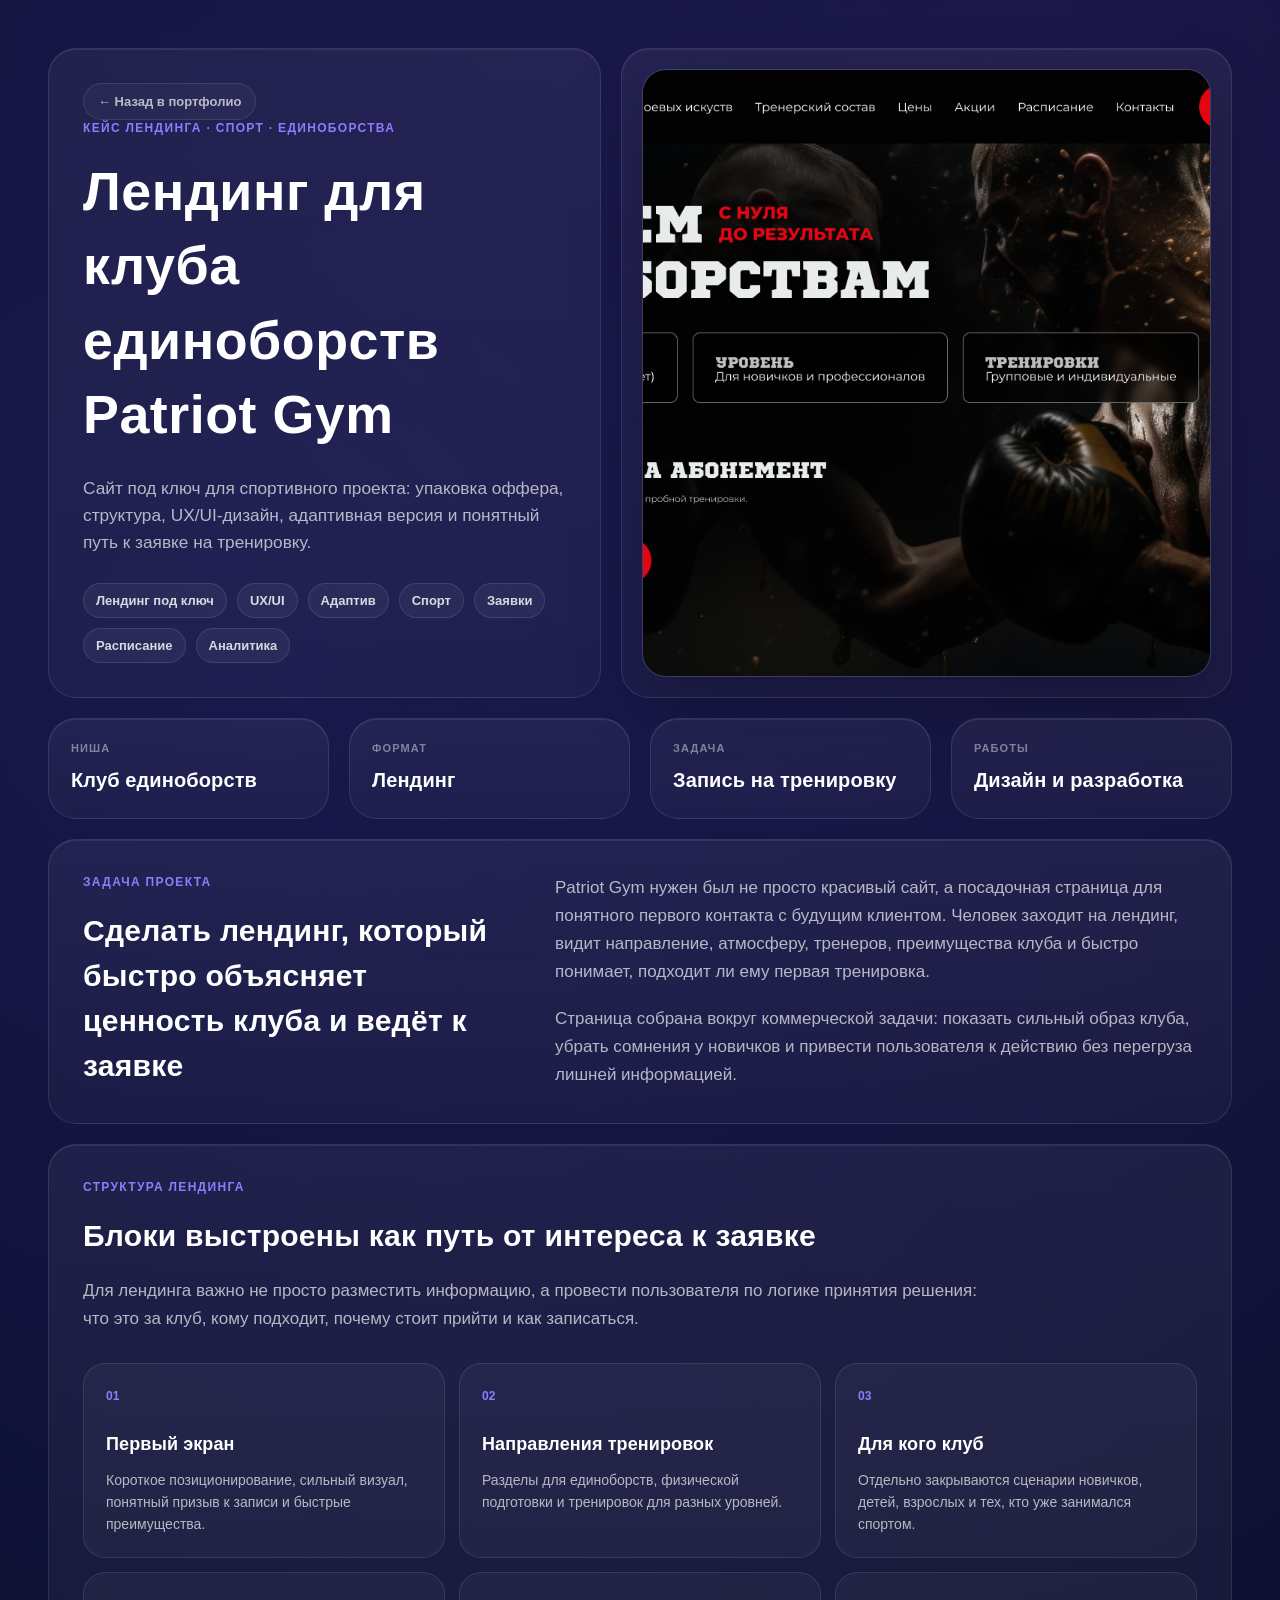
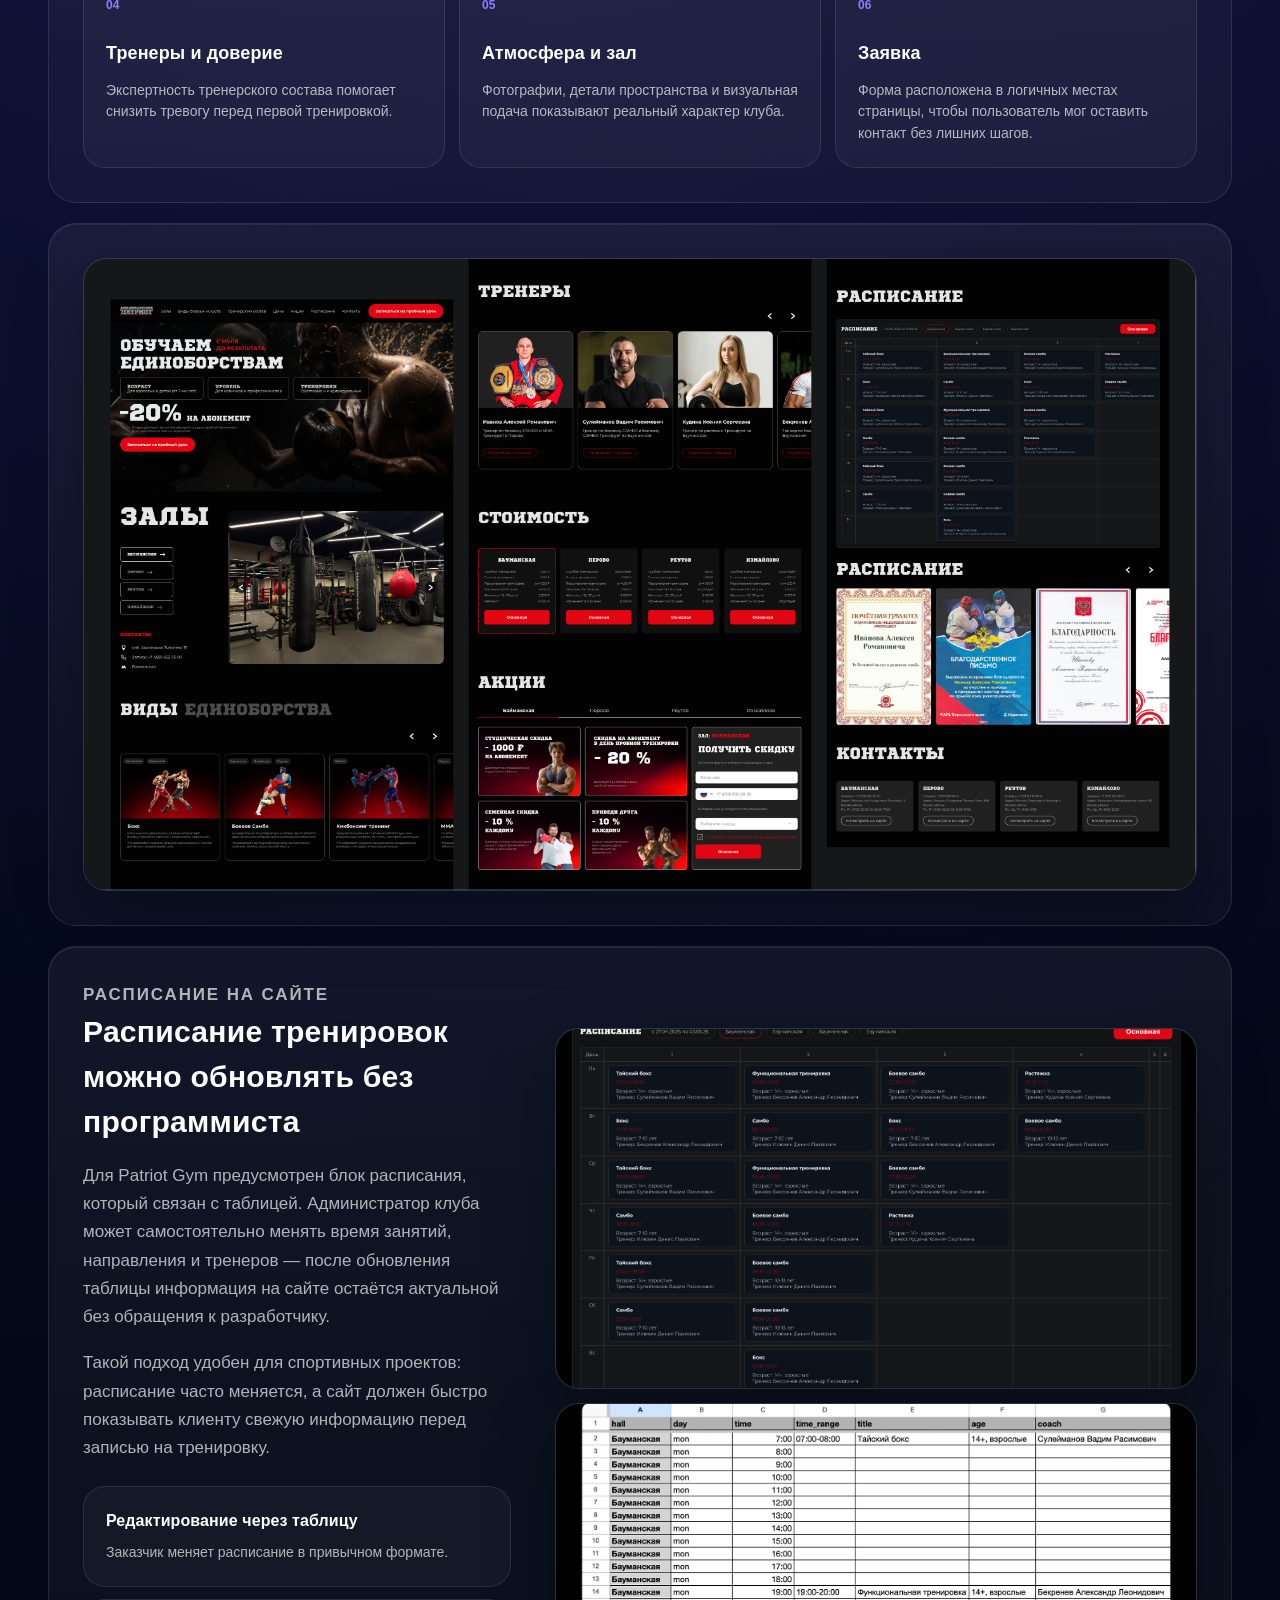
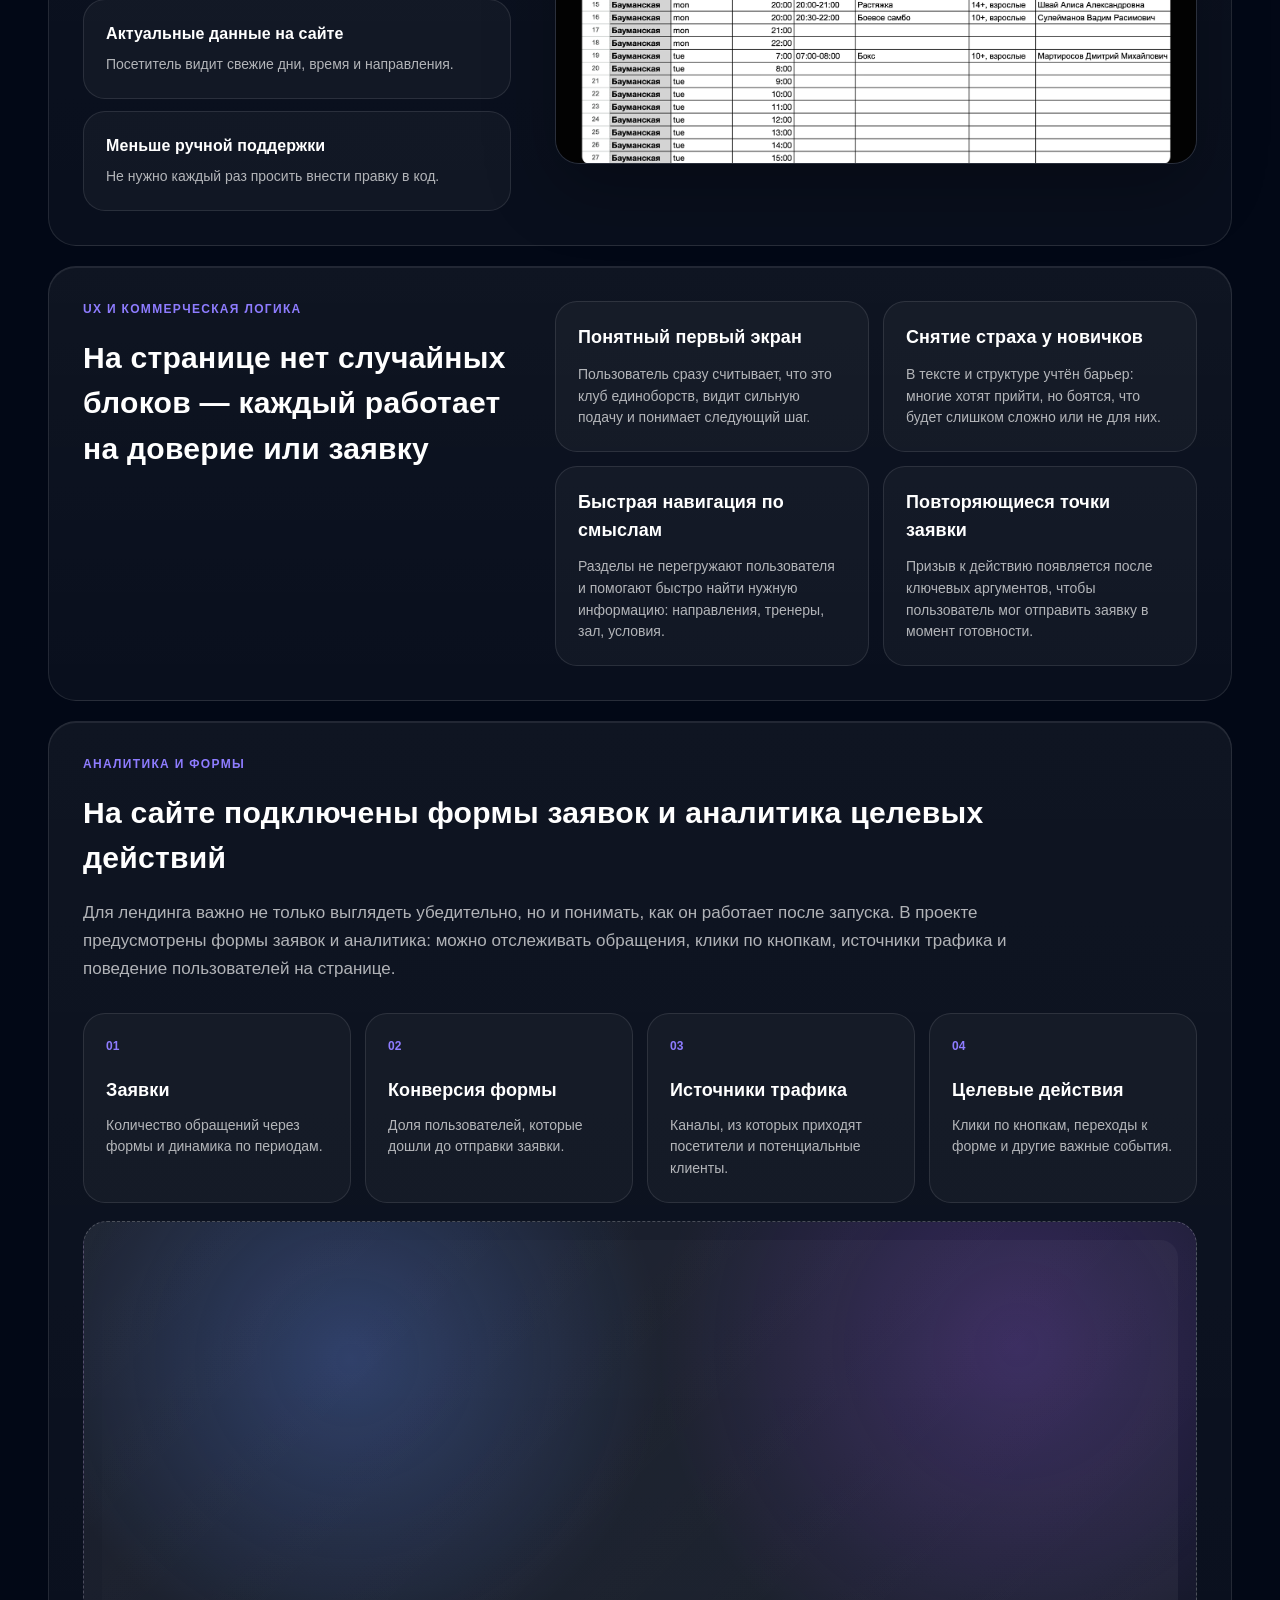
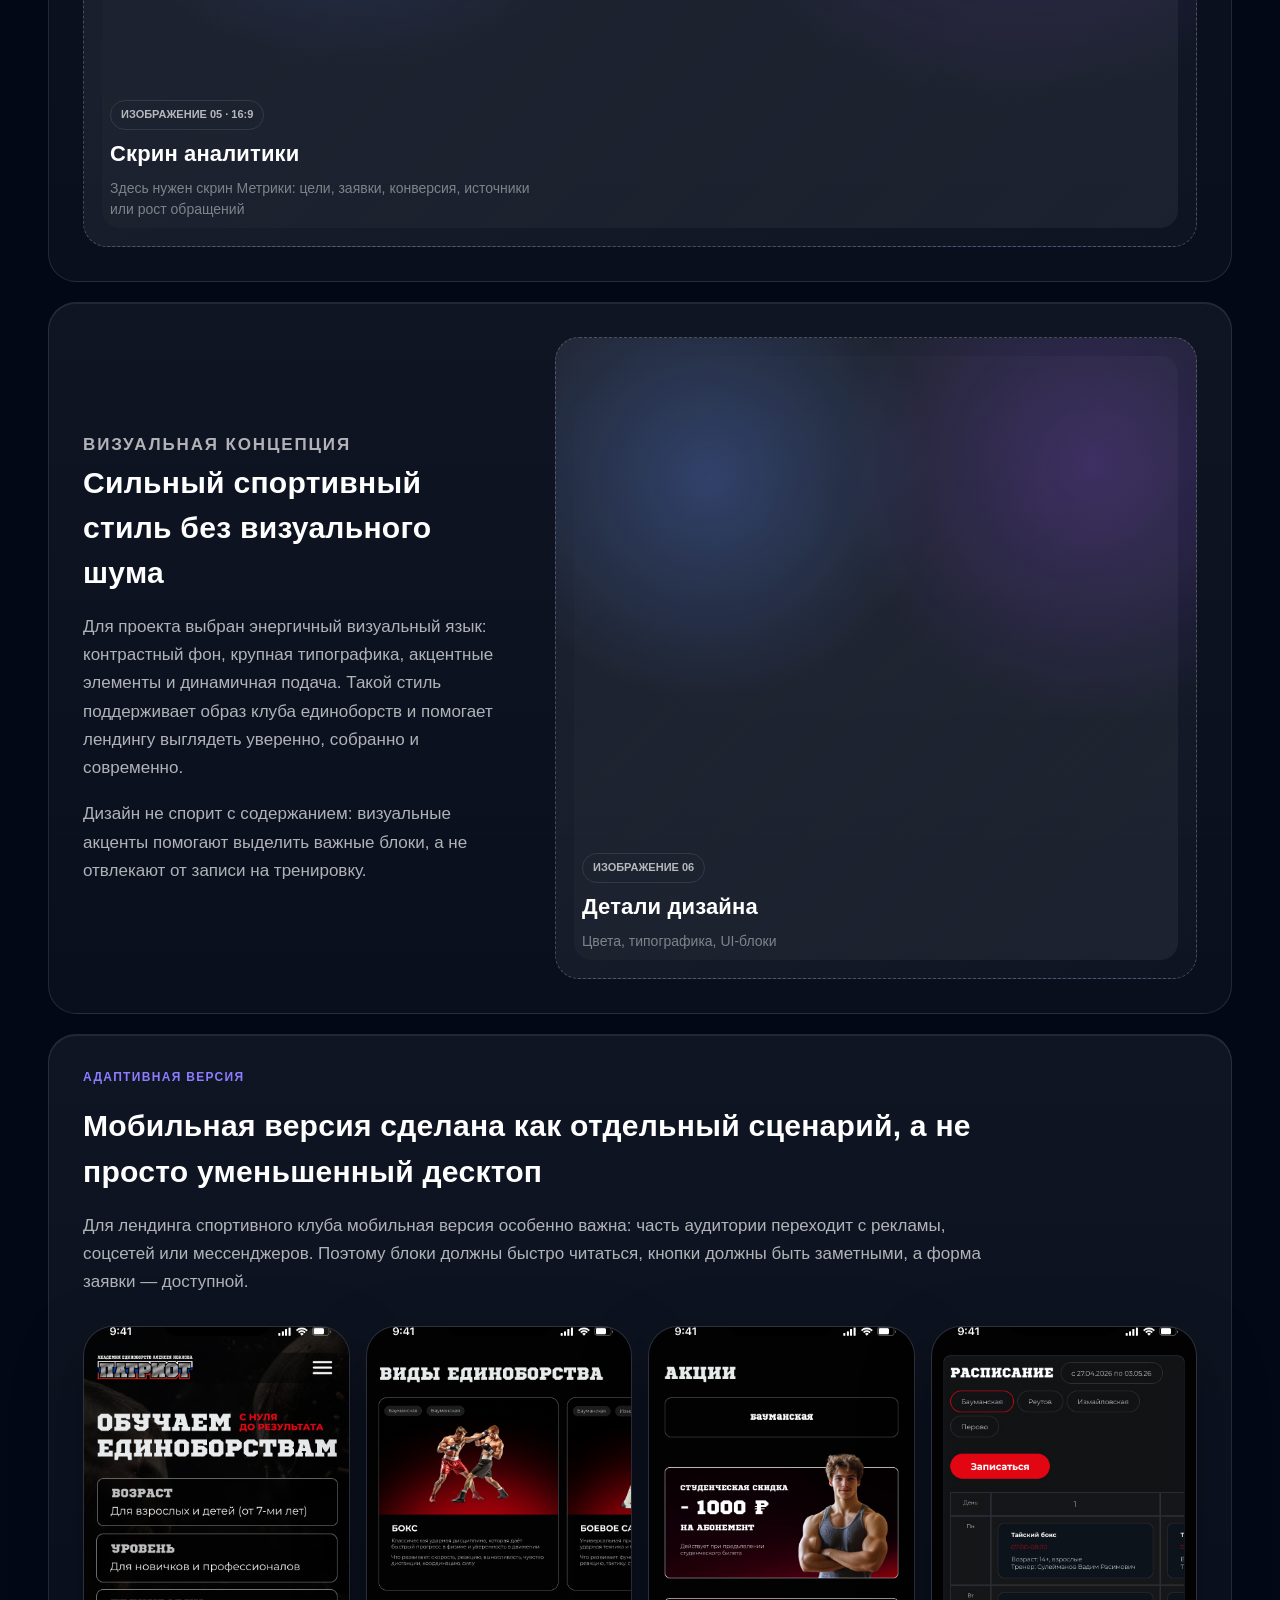
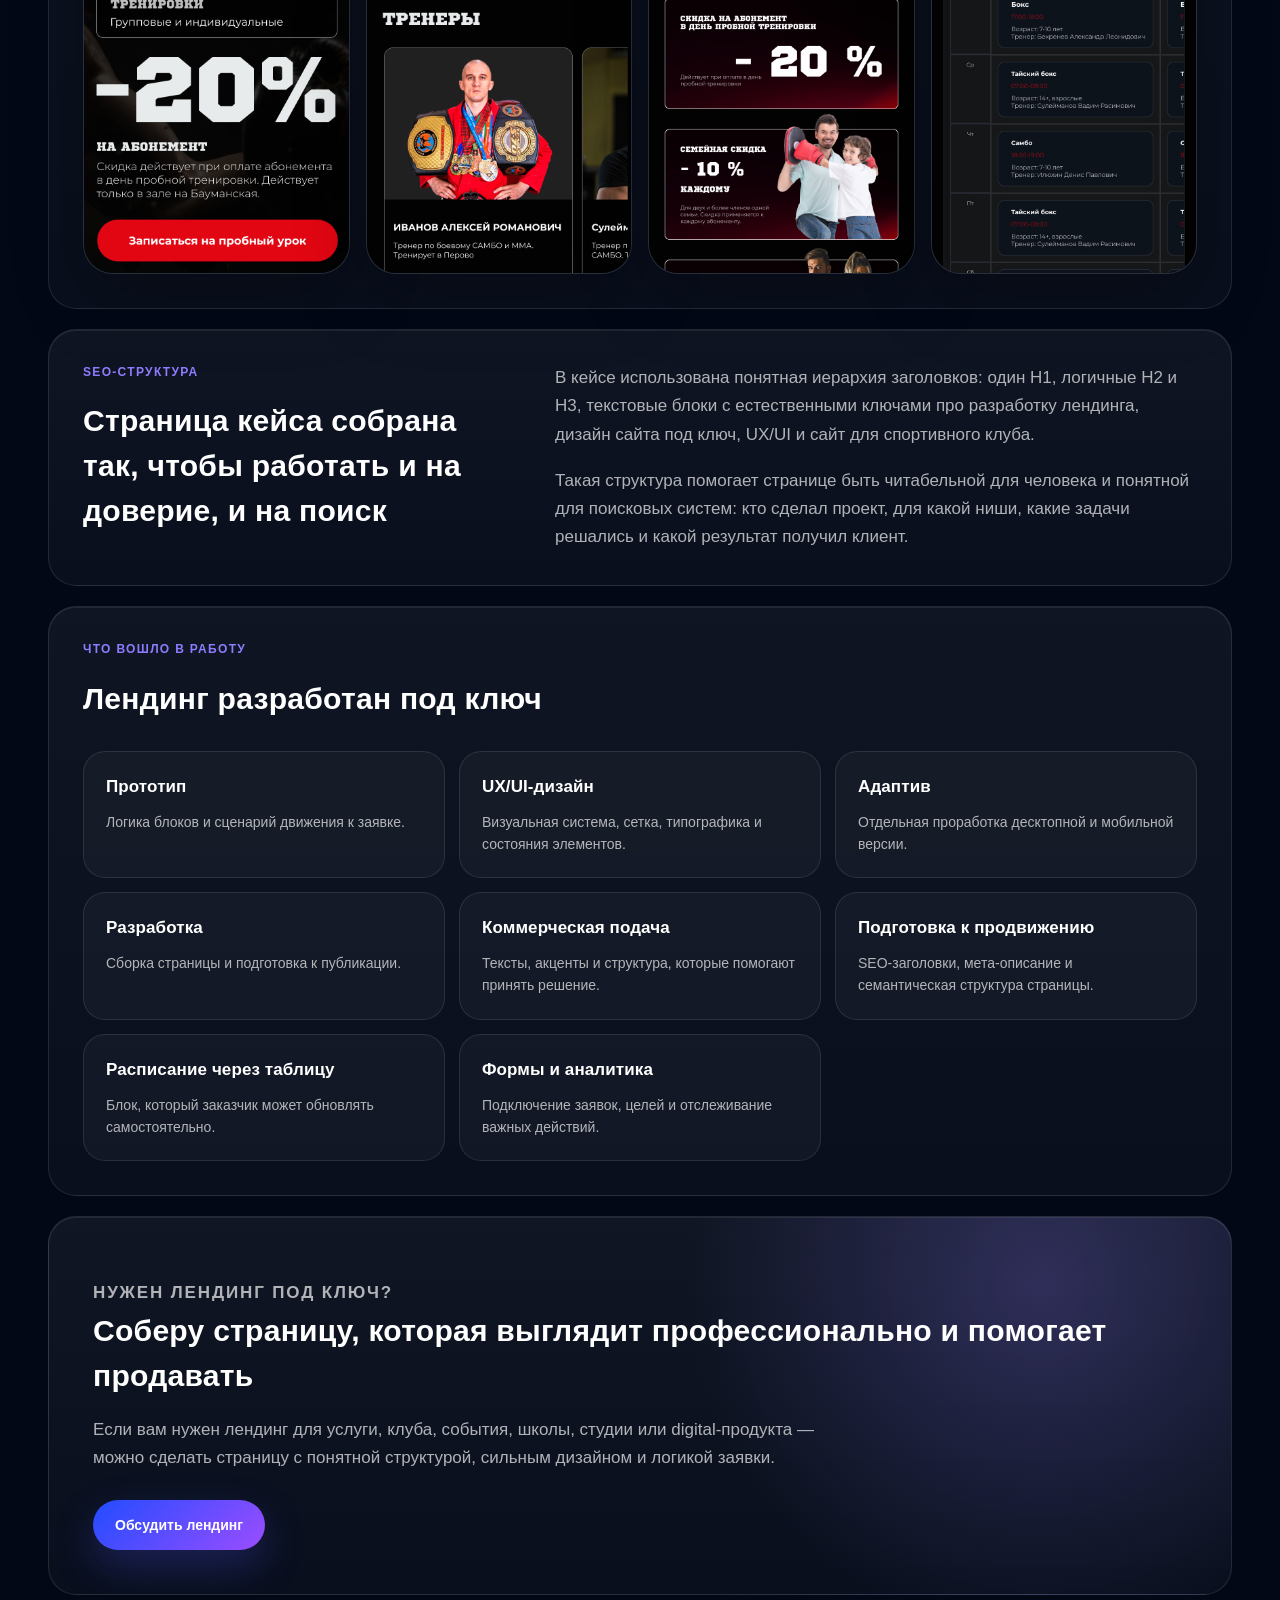
==== commit 2b218185: "Add files via upload" ====
--- a/portfolio/cases/landings/patriot-gym-landing/index.html
+++ b/portfolio/cases/landings/patriot-gym-landing/index.html
@@ -47,12 +47,7 @@
         </div>
       </div>
       <div class="case-hero__visual">
-        <!-- ЗАМЕНИТЬ НА ИЗОБРАЖЕНИЕ: главный экран лендинга Patriot Gym на десктопе -->
-        <div class="case-placeholder case-placeholder--hero">
-          <span>Изображение 01</span>
-          <strong>Главный экран лендинга</strong>
-          <em>Здесь нужен скрин первого экрана сайта</em>
-        </div>
+        <img class="case-image case-image--hero" src="./materials/patriot-block-hero.jpg" alt="Главный экран лендинга Patriot Gym">
       </div>
     </section>
 
@@ -127,12 +122,7 @@
     </section>
 
     <section class="case-shot-block">
-      <!-- ЗАМЕНИТЬ НА ИЗОБРАЖЕНИЕ: длинный скрин всей страницы или мокап лендинга -->
-      <div class="case-placeholder case-placeholder--wide">
-        <span>Изображение 02</span>
-        <strong>Общий вид лендинга</strong>
-        <em>Здесь нужен длинный скрин страницы или мокап</em>
-      </div>
+      <img class="case-image case-image--full" src="./materials/patriot-block-full.jpg" alt="Полный скрин лендинга Patriot Gym">
     </section>
 
     <section class="case-section case-grid-2 case-schedule">
@@ -148,18 +138,8 @@
         </div>
       </div>
       <div class="case-schedule-shots" aria-label="Скрины расписания и таблицы">
-        <!-- ЗАМЕНИТЬ НА ИЗОБРАЖЕНИЕ: скрин расписания на сайте, 16:9 -->
-        <div class="case-placeholder case-placeholder--ratio case-placeholder--schedule">
-          <span>Изображение 03</span>
-          <strong>Скрин расписания на сайте</strong>
-          <em>Покажите, как расписание выглядит для посетителя на лендинге</em>
-        </div>
-        <!-- ЗАМЕНИТЬ НА ИЗОБРАЖЕНИЕ: скрин таблицы, из которой заказчик редактирует расписание, 16:9 -->
-        <div class="case-placeholder case-placeholder--ratio case-placeholder--schedule">
-          <span>Изображение 04</span>
-          <strong>Скрин таблицы для редактирования</strong>
-          <em>Покажите таблицу, где заказчик самостоятельно меняет дни, время и тренировки</em>
-        </div>
+        <img class="case-image case-image--ratio" src="./materials/patriot-block-schedule.jpg" alt="Скрин расписания тренировок на сайте Patriot Gym">
+        <img class="case-image case-image--ratio" src="./materials/patriot-block-schedule-table.jpg" alt="Таблица для самостоятельного редактирования расписания заказчиком">
       </div>
     </section>
 
@@ -234,14 +214,10 @@
         <p>Для лендинга спортивного клуба мобильная версия особенно важна: часть аудитории переходит с рекламы, соцсетей или мессенджеров. Поэтому блоки должны быстро читаться, кнопки должны быть заметными, а форма заявки — доступной.</p>
       </div>
       <div class="case-mobile-grid">
-        <!-- ЗАМЕНИТЬ НА ИЗОБРАЖЕНИЕ: мобильный первый экран -->
-        <div class="case-placeholder case-placeholder--mobile"><span>Mobile 01</span><strong>Первый экран</strong></div>
-        <!-- ЗАМЕНИТЬ НА ИЗОБРАЖЕНИЕ: мобильный блок направлений -->
-        <div class="case-placeholder case-placeholder--mobile"><span>Mobile 02</span><strong>Направления</strong></div>
-        <!-- ЗАМЕНИТЬ НА ИЗОБРАЖЕНИЕ: мобильный блок тренеров -->
-        <div class="case-placeholder case-placeholder--mobile"><span>Mobile 03</span><strong>Тренеры</strong></div>
-        <!-- ЗАМЕНИТЬ НА ИЗОБРАЖЕНИЕ: мобильная форма заявки -->
-        <div class="case-placeholder case-placeholder--mobile"><span>Mobile 04</span><strong>Форма заявки</strong></div>
+        <img class="case-image case-image--mobile" src="./materials/Phone%201.jpg" alt="Мобильная версия Patriot Gym — первый экран">
+        <img class="case-image case-image--mobile" src="./materials/Phone%202.jpg" alt="Мобильная версия Patriot Gym — тренер и виды тренировок">
+        <img class="case-image case-image--mobile" src="./materials/Phone%203.jpg" alt="Мобильная версия Patriot Gym — акции">
+        <img class="case-image case-image--mobile" src="./materials/Phone%204.jpg" alt="Мобильная версия Patriot Gym — расписание">
       </div>
     </section>
 
--- a/portfolio/cases/landings/patriot-gym-landing/style.css
+++ b/portfolio/cases/landings/patriot-gym-landing/style.css
@@ -656,3 +656,60 @@
     width: 100%;
   }
 }
+
+/* REAL CASE IMAGES */
+.case-image {
+  display: block;
+  width: 100%;
+  border: 1px solid var(--border);
+  border-radius: 24px;
+  background: rgba(255, 255, 255, .035);
+  box-shadow: 0 24px 70px rgba(0, 0, 0, .28);
+  object-fit: cover;
+}
+
+.case-image--hero {
+  height: 100%;
+  min-height: 580px;
+}
+
+.case-image--full {
+  height: auto;
+  max-height: none;
+  object-fit: contain;
+}
+
+.case-image--ratio {
+  aspect-ratio: 16 / 9;
+}
+
+.case-image--mobile {
+  aspect-ratio: 9 / 18.5;
+  border-radius: 30px;
+  object-fit: cover;
+}
+
+@media (max-width: 980px) {
+  .case-image--hero {
+    min-height: 420px;
+  }
+
+  .case-image--mobile {
+    border-radius: 24px;
+  }
+}
+
+@media (max-width: 620px) {
+  .case-image {
+    border-radius: 20px;
+  }
+
+  .case-image--hero {
+    min-height: 340px;
+  }
+
+  .case-image--mobile {
+    border-radius: 22px;
+  }
+}
+/* END REAL CASE IMAGES */
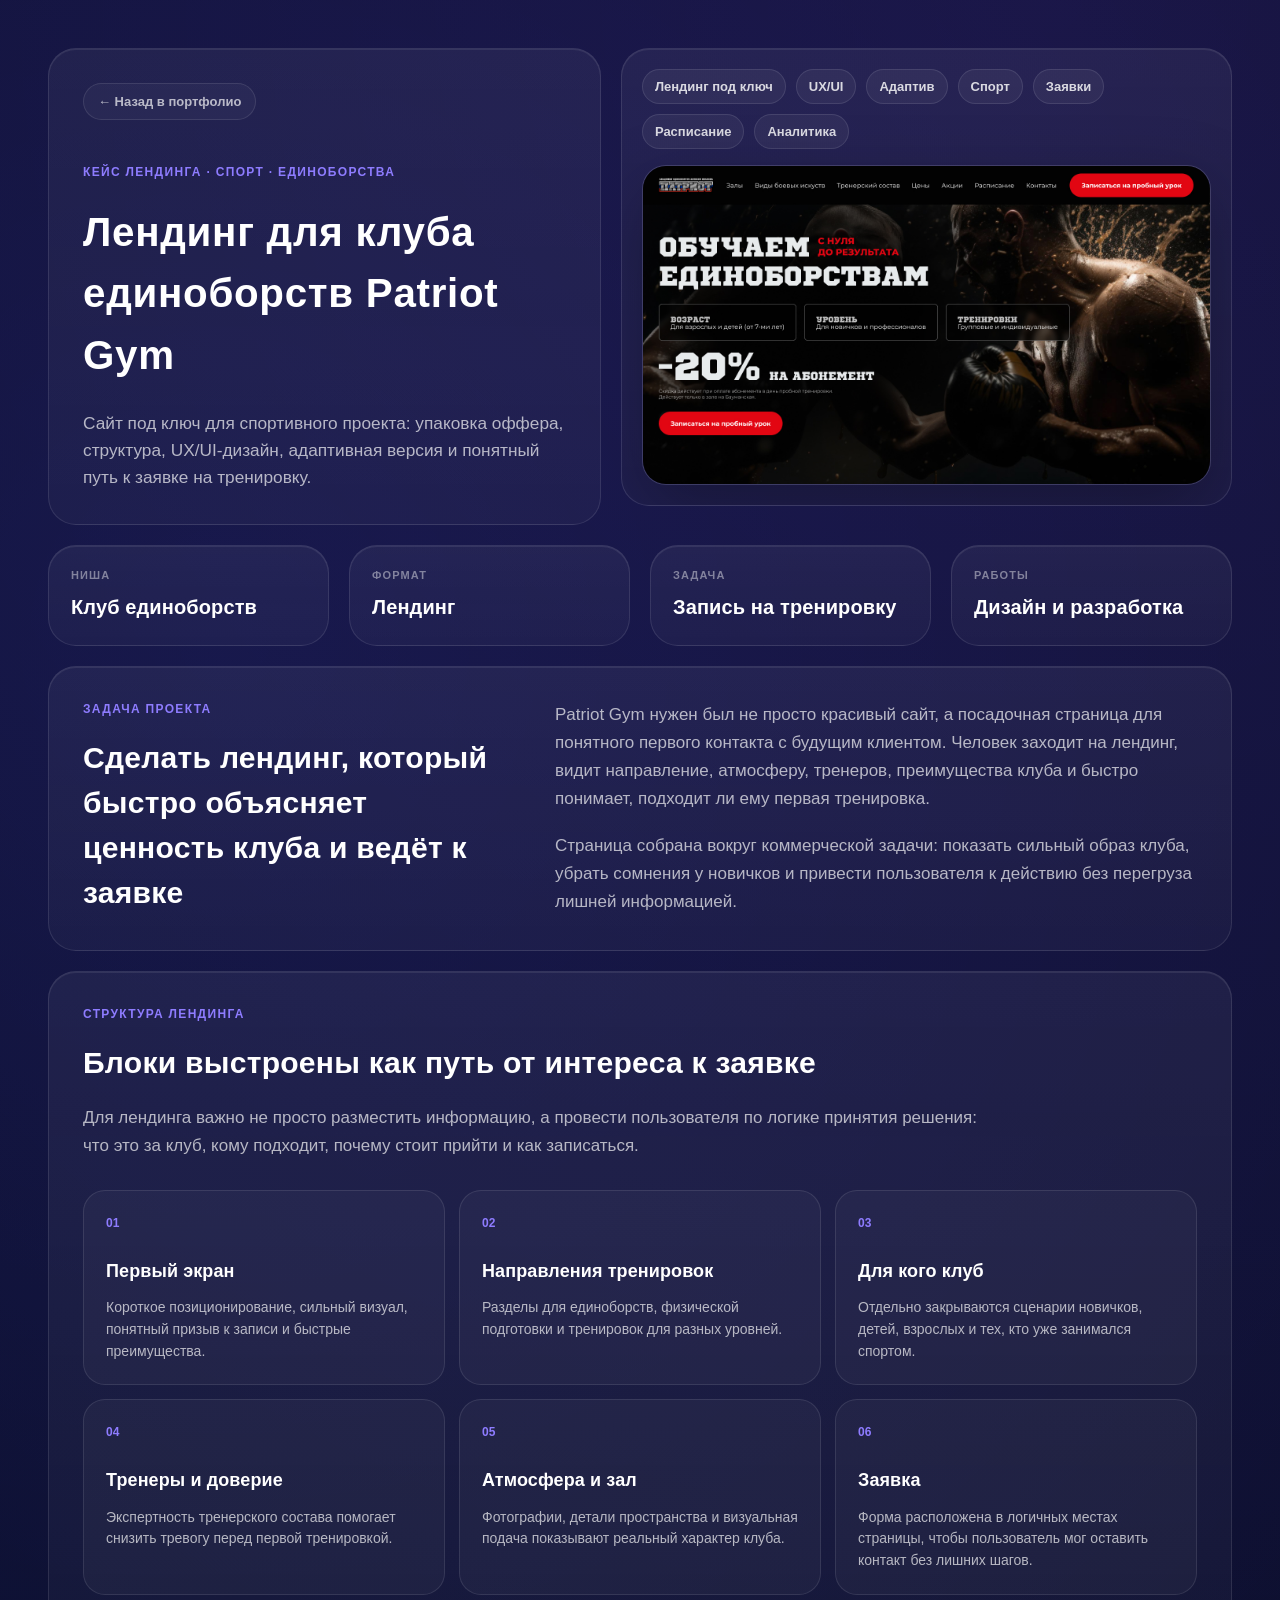
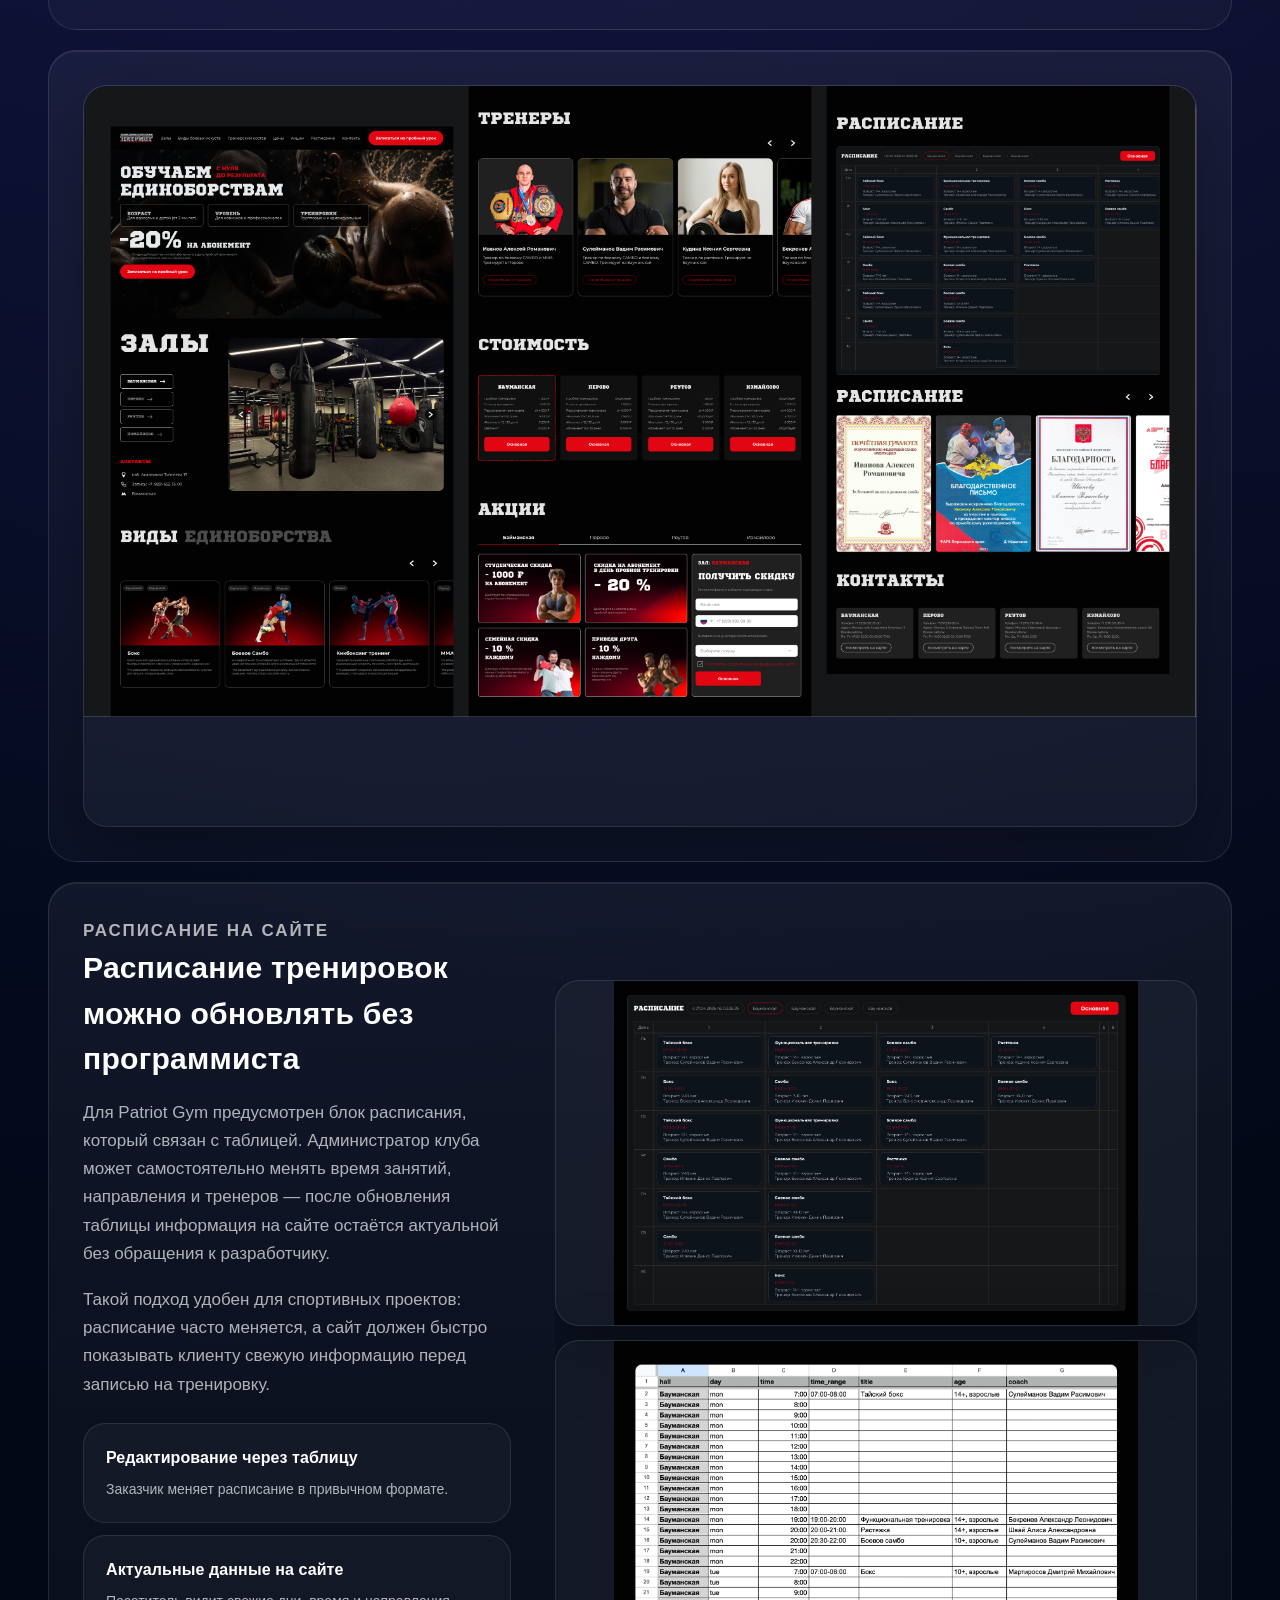
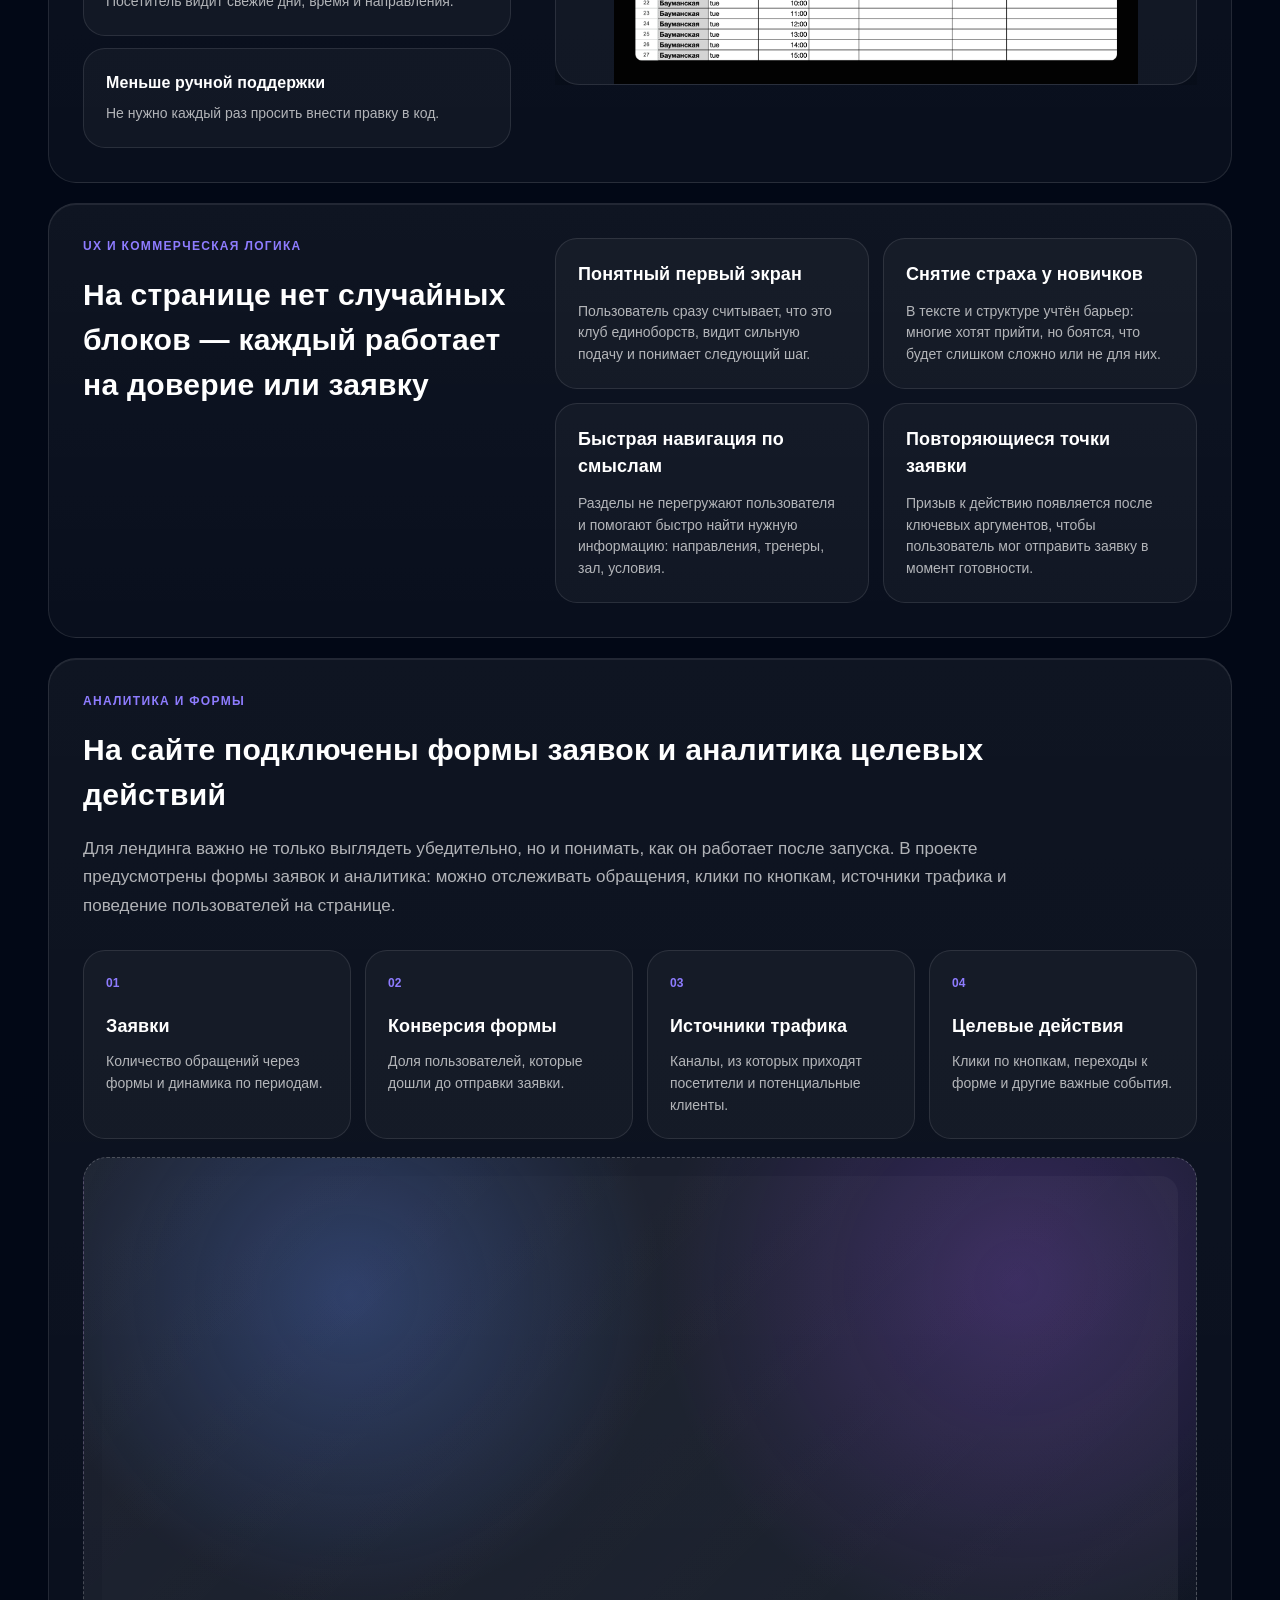
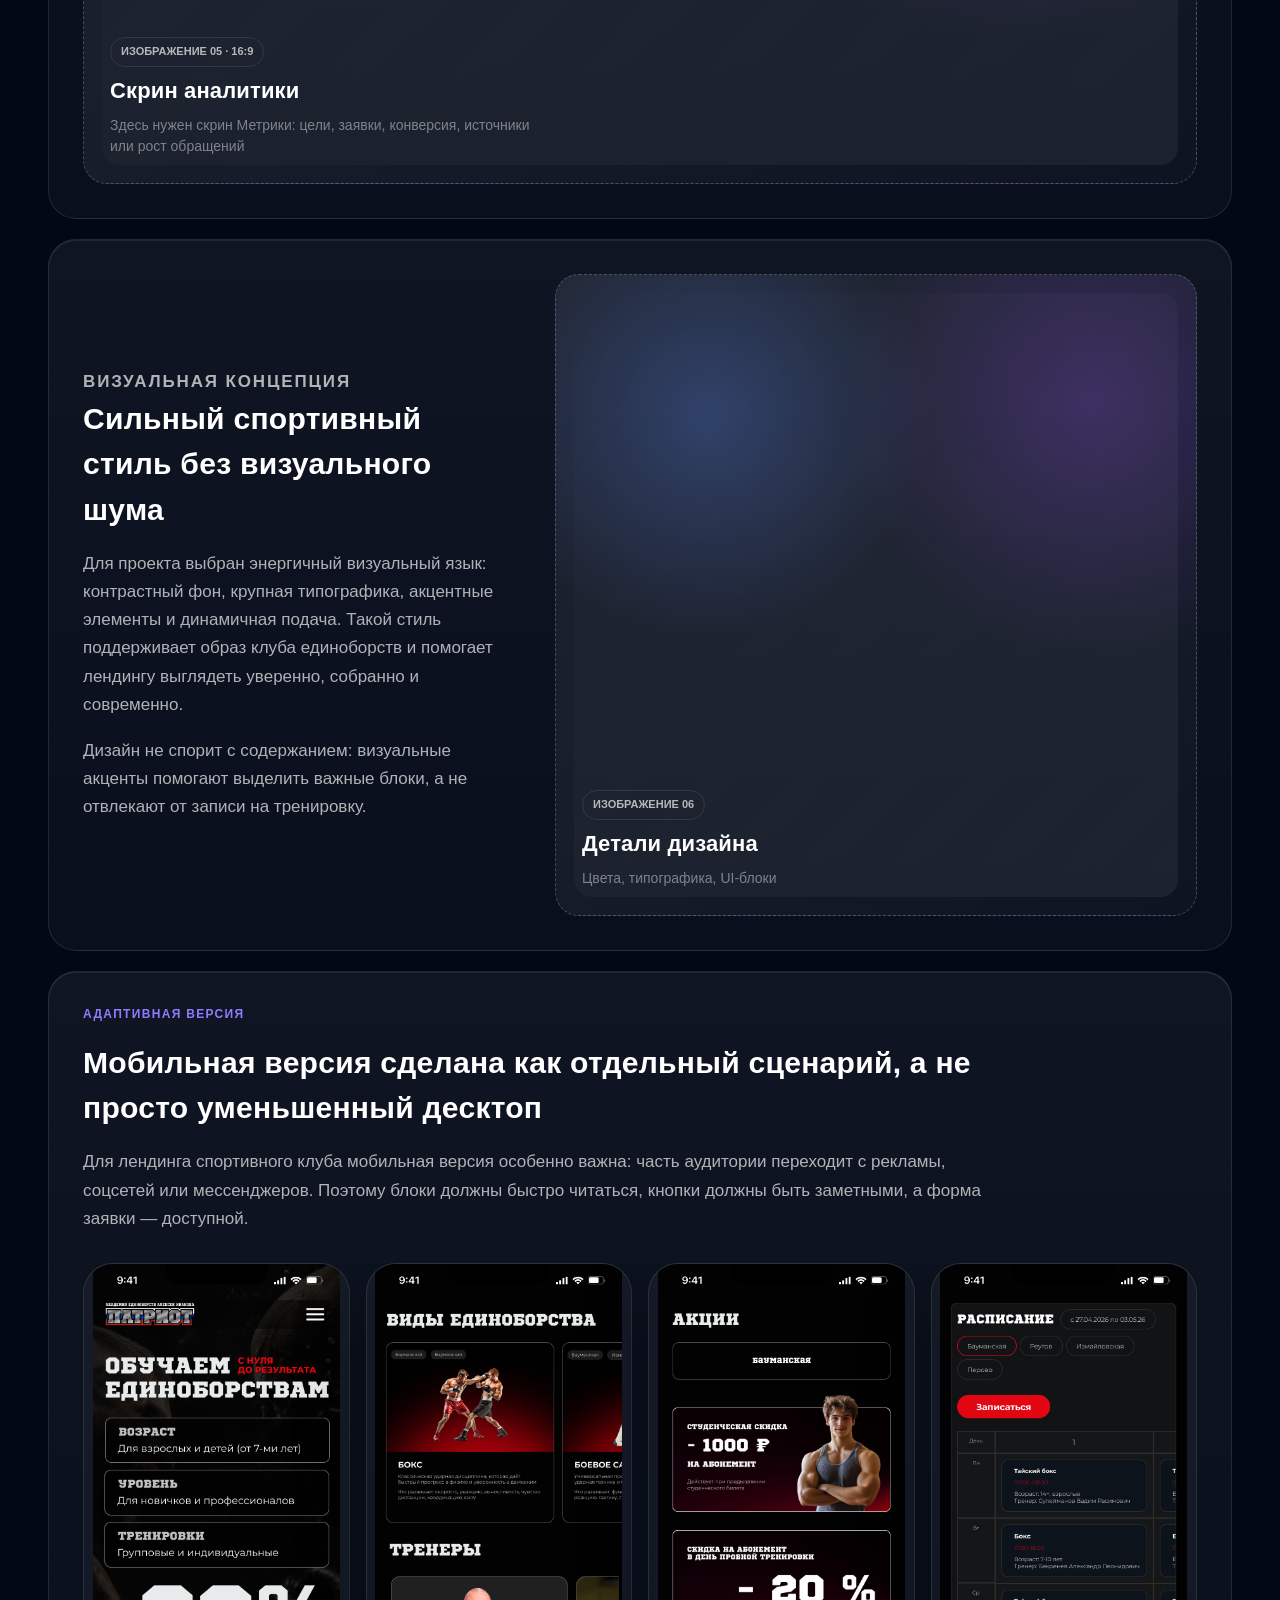
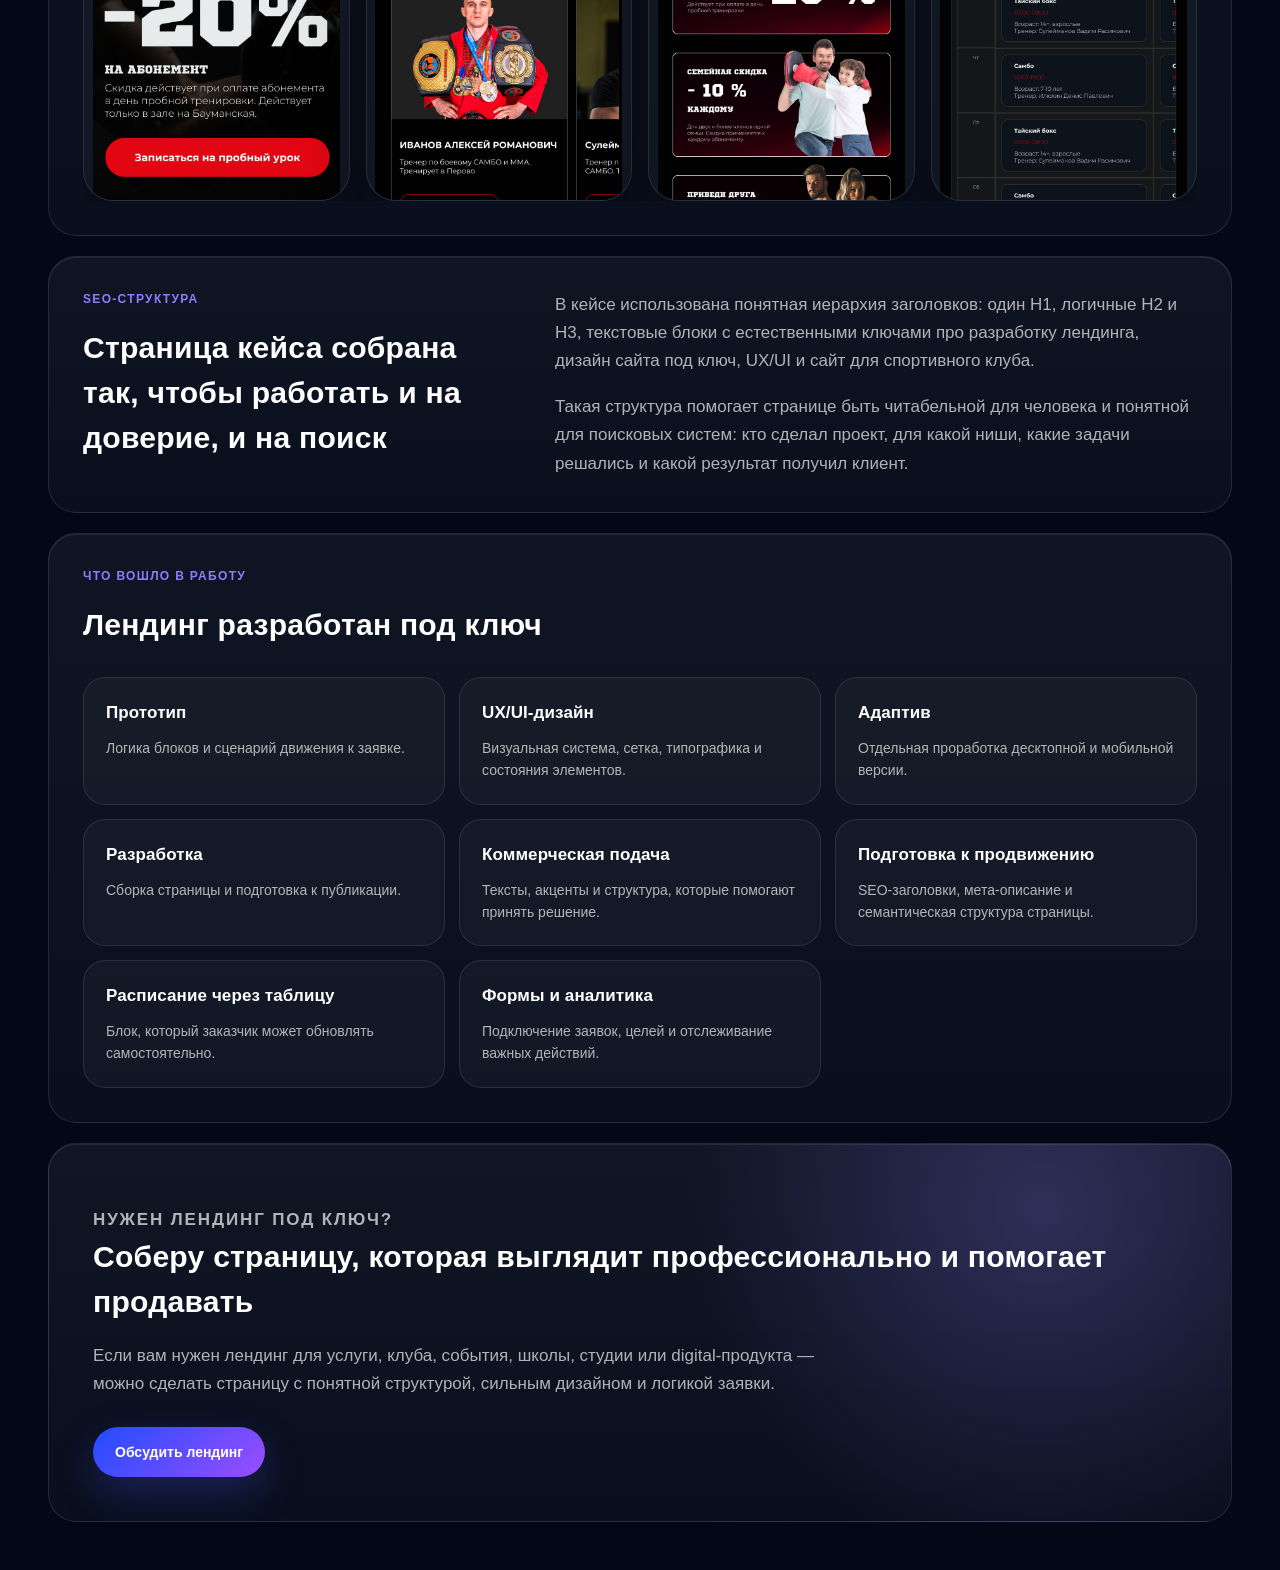
==== commit a2637e33: "Add files via upload" ====
--- a/portfolio/cases/landings/patriot-gym-landing/index.html
+++ b/portfolio/cases/landings/patriot-gym-landing/index.html
@@ -36,7 +36,9 @@
         <p class="case-kicker">Кейс лендинга · спорт · единоборства</p>
         <h1 id="case-title">Лендинг для клуба единоборств Patriot Gym</h1>
         <p class="case-lead">Сайт под ключ для спортивного проекта: упаковка оффера, структура, UX/UI-дизайн, адаптивная версия и понятный путь к заявке на тренировку.</p>
-        <div class="case-tags" aria-label="Ключевые направления работы">
+      </div>
+      <div class="case-hero__visual">
+        <div class="case-tags case-tags--hero" aria-label="Ключевые направления работы">
           <span>Лендинг под ключ</span>
           <span>UX/UI</span>
           <span>Адаптив</span>
@@ -45,8 +47,6 @@
           <span>Расписание</span>
           <span>Аналитика</span>
         </div>
-      </div>
-      <div class="case-hero__visual">
         <img class="case-image case-image--hero" src="./materials/patriot-block-hero.jpg" alt="Главный экран лендинга Patriot Gym">
       </div>
     </section>
--- a/portfolio/cases/landings/patriot-gym-landing/style.css
+++ b/portfolio/cases/landings/patriot-gym-landing/style.css
@@ -713,3 +713,182 @@
   }
 }
 /* END REAL CASE IMAGES */
+
+/* IMAGE SIZE FIX V11 */
+.case-hero__visual,
+.case-shot-block,
+.case-schedule-shots,
+.case-analytics-shot,
+.case-mobile-grid,
+.case-design > div:last-child {
+  min-width: 0;
+  overflow: hidden;
+}
+
+.case-image {
+  display: block !important;
+  width: 100% !important;
+  max-width: 100% !important;
+  min-width: 0 !important;
+  height: auto;
+  max-height: 100%;
+  object-fit: contain !important;
+  object-position: center top;
+  overflow: hidden;
+}
+
+.case-image--hero {
+  height: 100% !important;
+  min-height: 0 !important;
+  max-height: 640px;
+  object-fit: contain !important;
+}
+
+.case-image--full {
+  height: clamp(360px, 58vw, 820px) !important;
+  max-height: 820px;
+  object-fit: contain !important;
+  object-position: center top;
+}
+
+.case-schedule-shots .case-image--ratio {
+  aspect-ratio: 16 / 9;
+  height: clamp(210px, 27vw, 380px) !important;
+  object-fit: contain !important;
+}
+
+.case-image--mobile {
+  aspect-ratio: 9 / 18.5;
+  height: clamp(390px, 42vw, 660px) !important;
+  object-fit: contain !important;
+  object-position: center top;
+}
+
+.case-placeholder--ratio,
+.case-placeholder--analytics {
+  width: 100%;
+  aspect-ratio: 16 / 9;
+  min-height: 0 !important;
+  height: auto !important;
+}
+
+@media (max-width: 980px) {
+  .case-image--hero {
+    height: auto !important;
+    max-height: 520px;
+  }
+
+  .case-image--full {
+    height: clamp(300px, 68vw, 620px) !important;
+  }
+
+  .case-schedule-shots .case-image--ratio {
+    height: auto !important;
+    aspect-ratio: 16 / 9;
+  }
+
+  .case-image--mobile {
+    height: clamp(340px, 72vw, 560px) !important;
+  }
+}
+
+@media (max-width: 620px) {
+  .case-image--hero {
+    max-height: 380px;
+  }
+
+  .case-image--full {
+    height: clamp(260px, 78vw, 460px) !important;
+  }
+
+  .case-image--mobile {
+    height: clamp(280px, 80vw, 430px) !important;
+  }
+}
+/* END IMAGE SIZE FIX V11 */
+
+
+/* HERO UPDATE V12 */
+.case-hero {
+  min-height: 0 !important;
+  align-items: start !important;
+}
+
+.case-hero__content {
+  justify-content: flex-start !important;
+  min-height: 0 !important;
+}
+
+.case-back {
+  margin-bottom: 44px !important;
+}
+
+.case-hero .case-kicker {
+  margin-bottom: 22px !important;
+}
+
+.case-hero h1 {
+  font-size: clamp(30px, 3.15vw, 48px) !important;
+  line-height: 1.52 !important;
+  letter-spacing: .018em !important;
+}
+
+.case-hero__visual {
+  display: flex !important;
+  flex-direction: column !important;
+  gap: 16px !important;
+  height: auto !important;
+  min-height: 0 !important;
+  align-self: start !important;
+}
+
+.case-tags--hero {
+  margin: 0 !important;
+  justify-content: flex-start !important;
+}
+
+.case-image--hero {
+  width: 100% !important;
+  aspect-ratio: 16 / 9 !important;
+  height: auto !important;
+  min-height: 0 !important;
+  max-height: none !important;
+  object-fit: contain !important;
+  object-position: center center !important;
+}
+
+@media (max-width: 980px) {
+  .case-back {
+    margin-bottom: 32px !important;
+  }
+
+  .case-hero h1 {
+    font-size: clamp(28px, 8vw, 42px) !important;
+    line-height: 1.48 !important;
+  }
+
+  .case-hero__visual {
+    gap: 14px !important;
+  }
+}
+
+@media (max-width: 620px) {
+  .case-back {
+    margin-bottom: 28px !important;
+  }
+
+  .case-hero .case-kicker {
+    margin-bottom: 18px !important;
+  }
+
+  .case-hero h1 {
+    font-size: clamp(25px, 8.2vw, 34px) !important;
+    line-height: 1.46 !important;
+    letter-spacing: .014em !important;
+  }
+
+  .case-tags--hero {
+    margin-bottom: 0 !important;
+  }
+}
+/* END HERO UPDATE V12 */
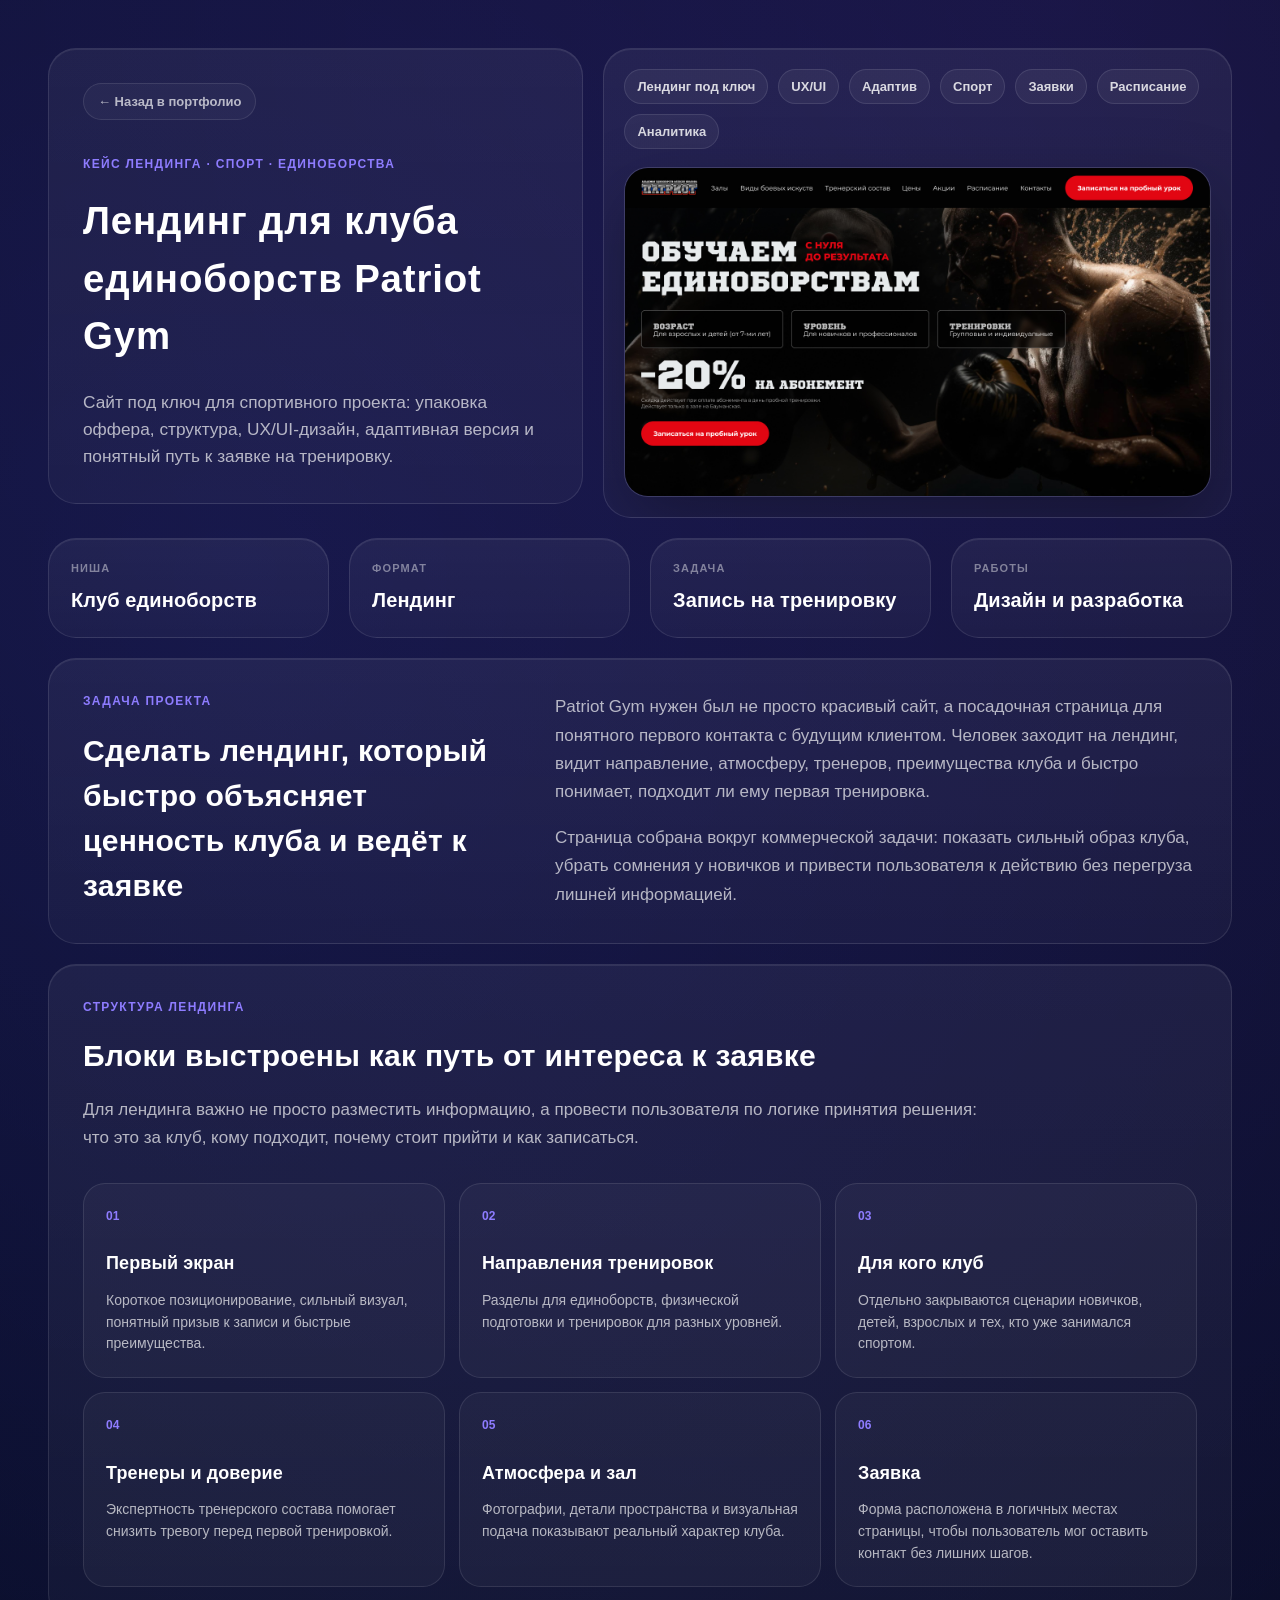
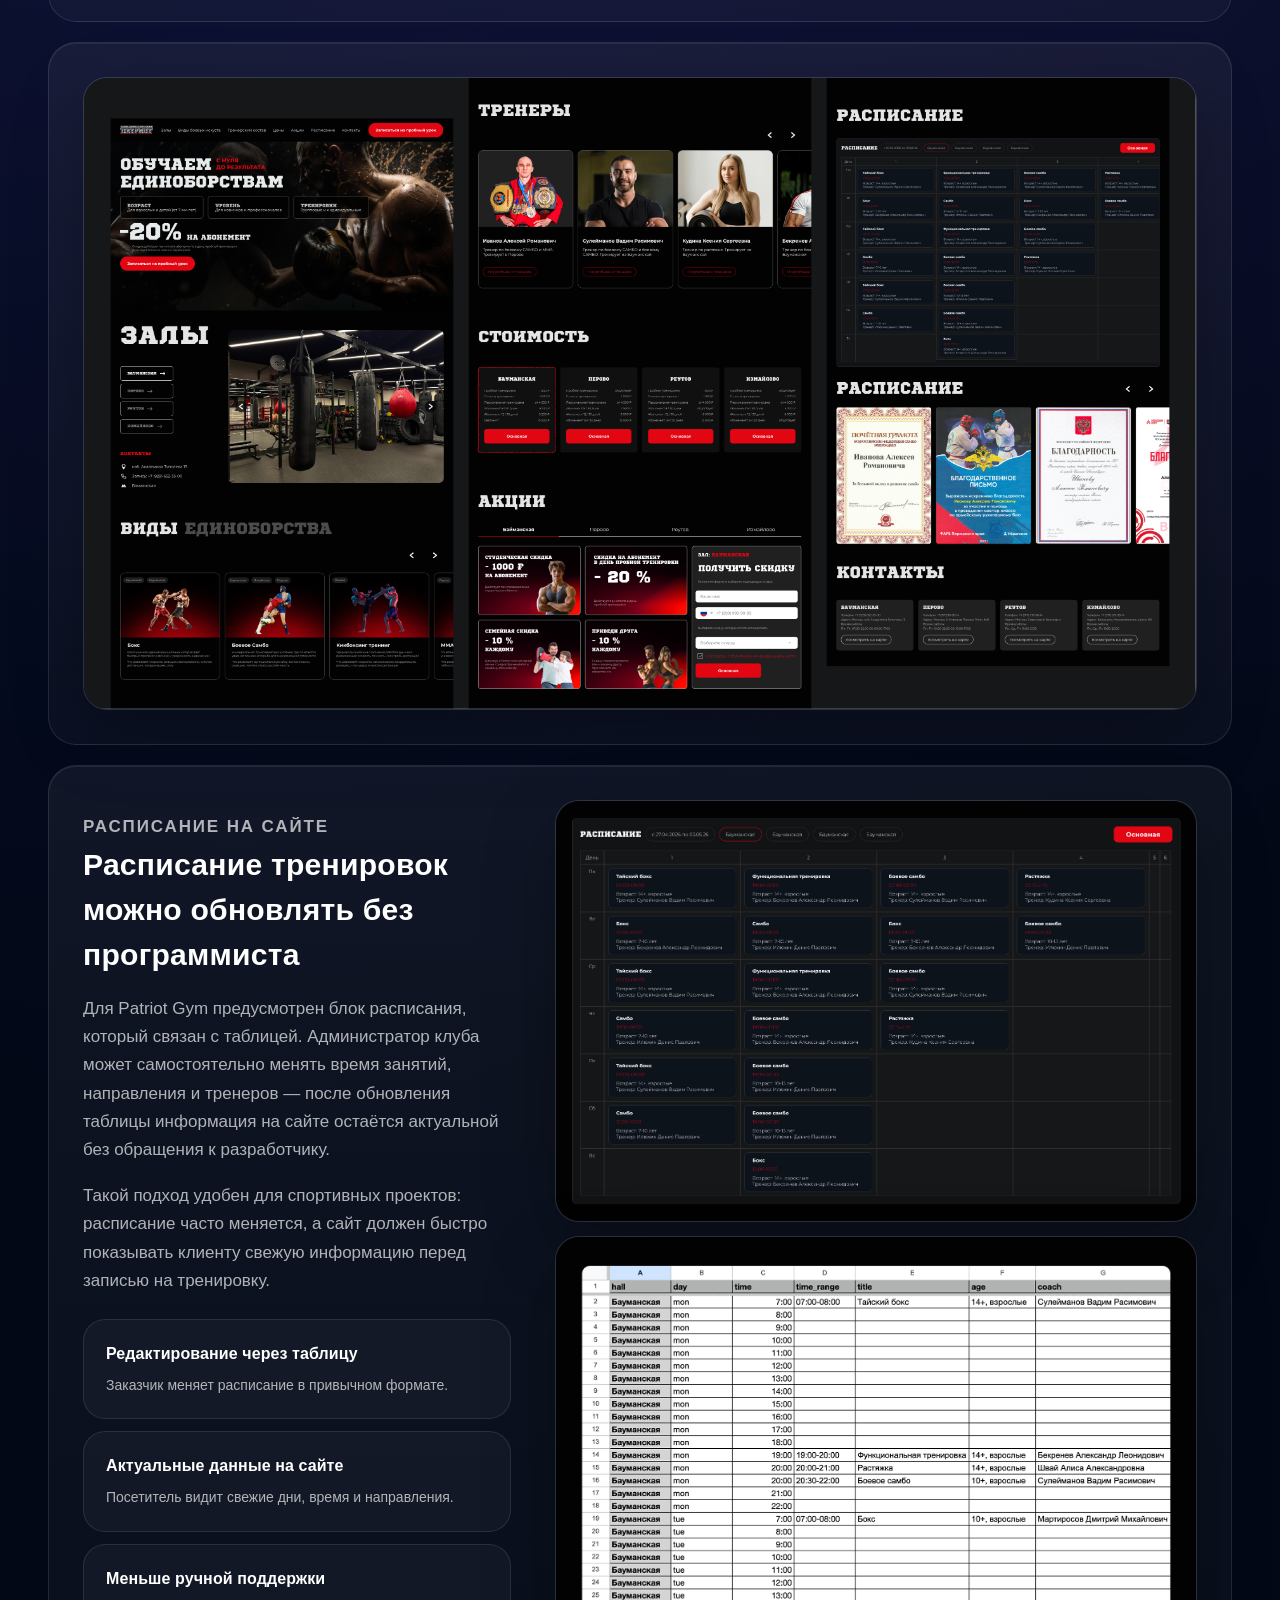
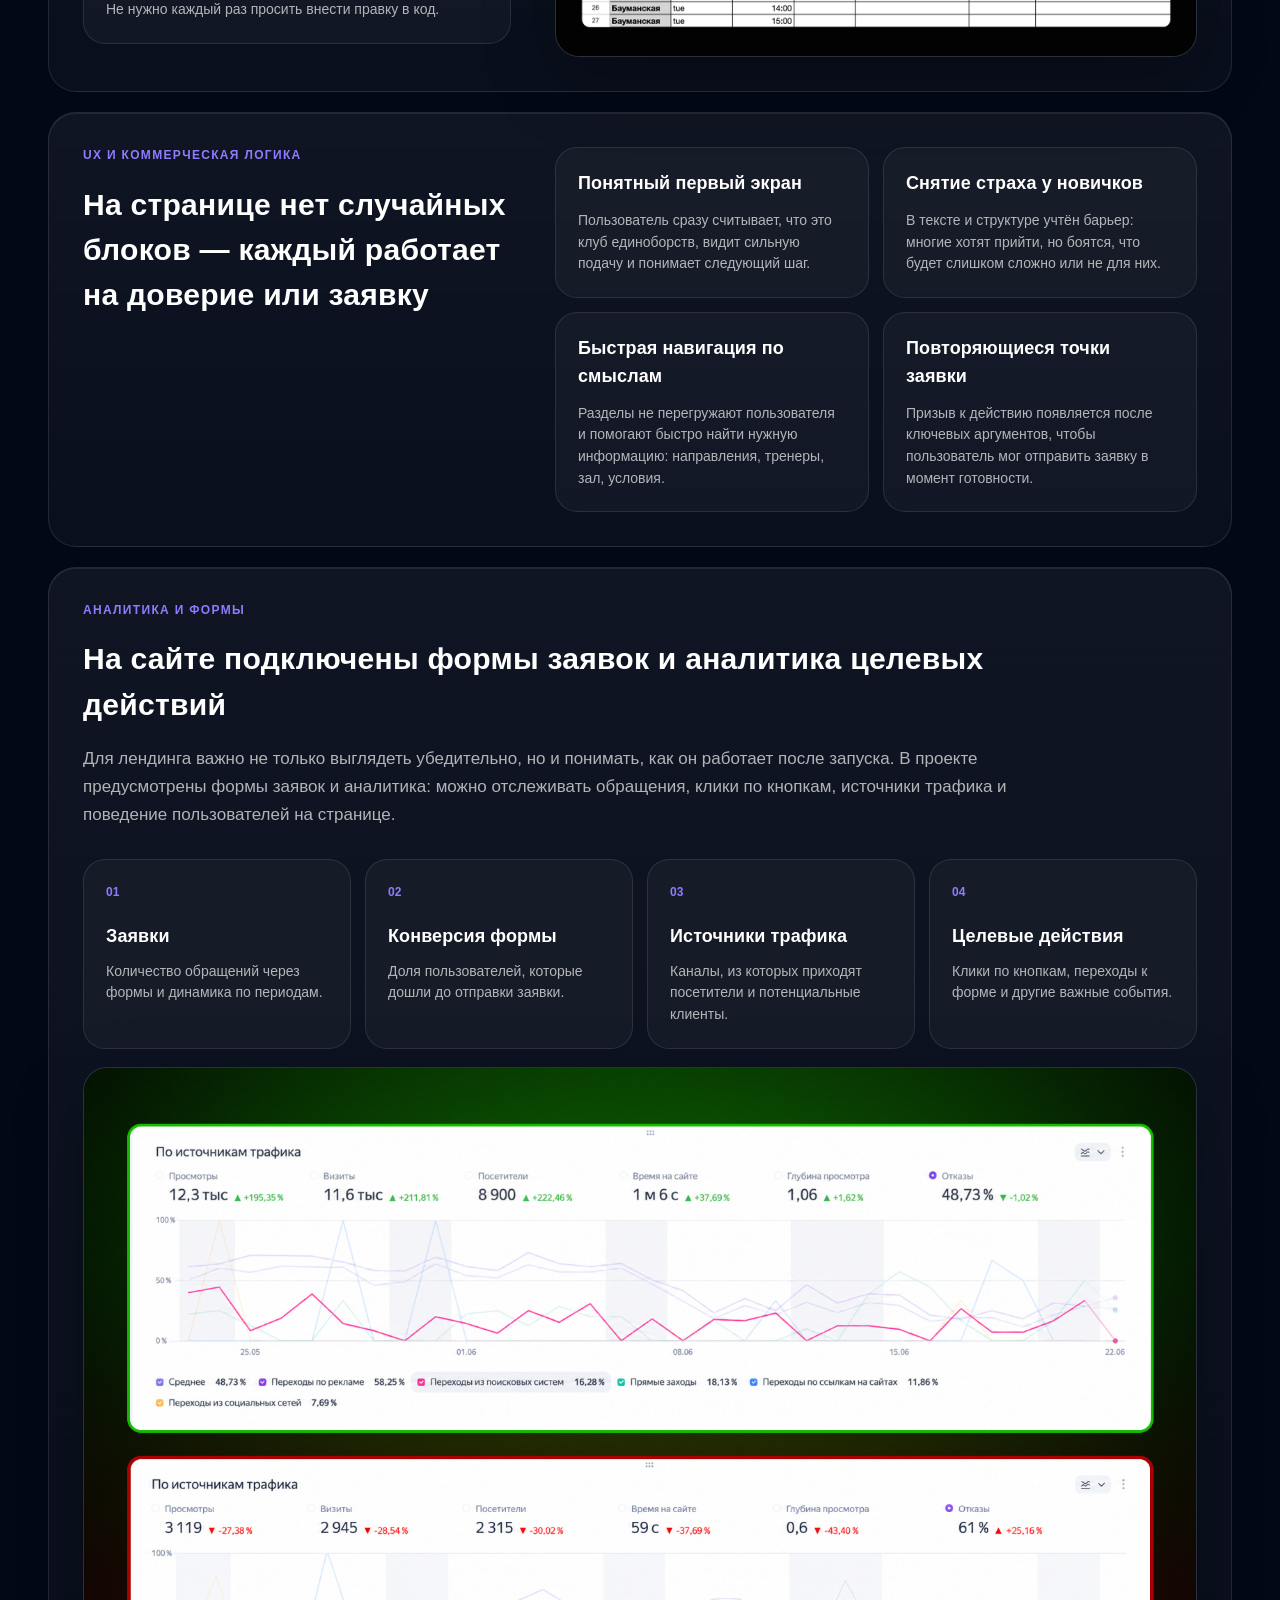
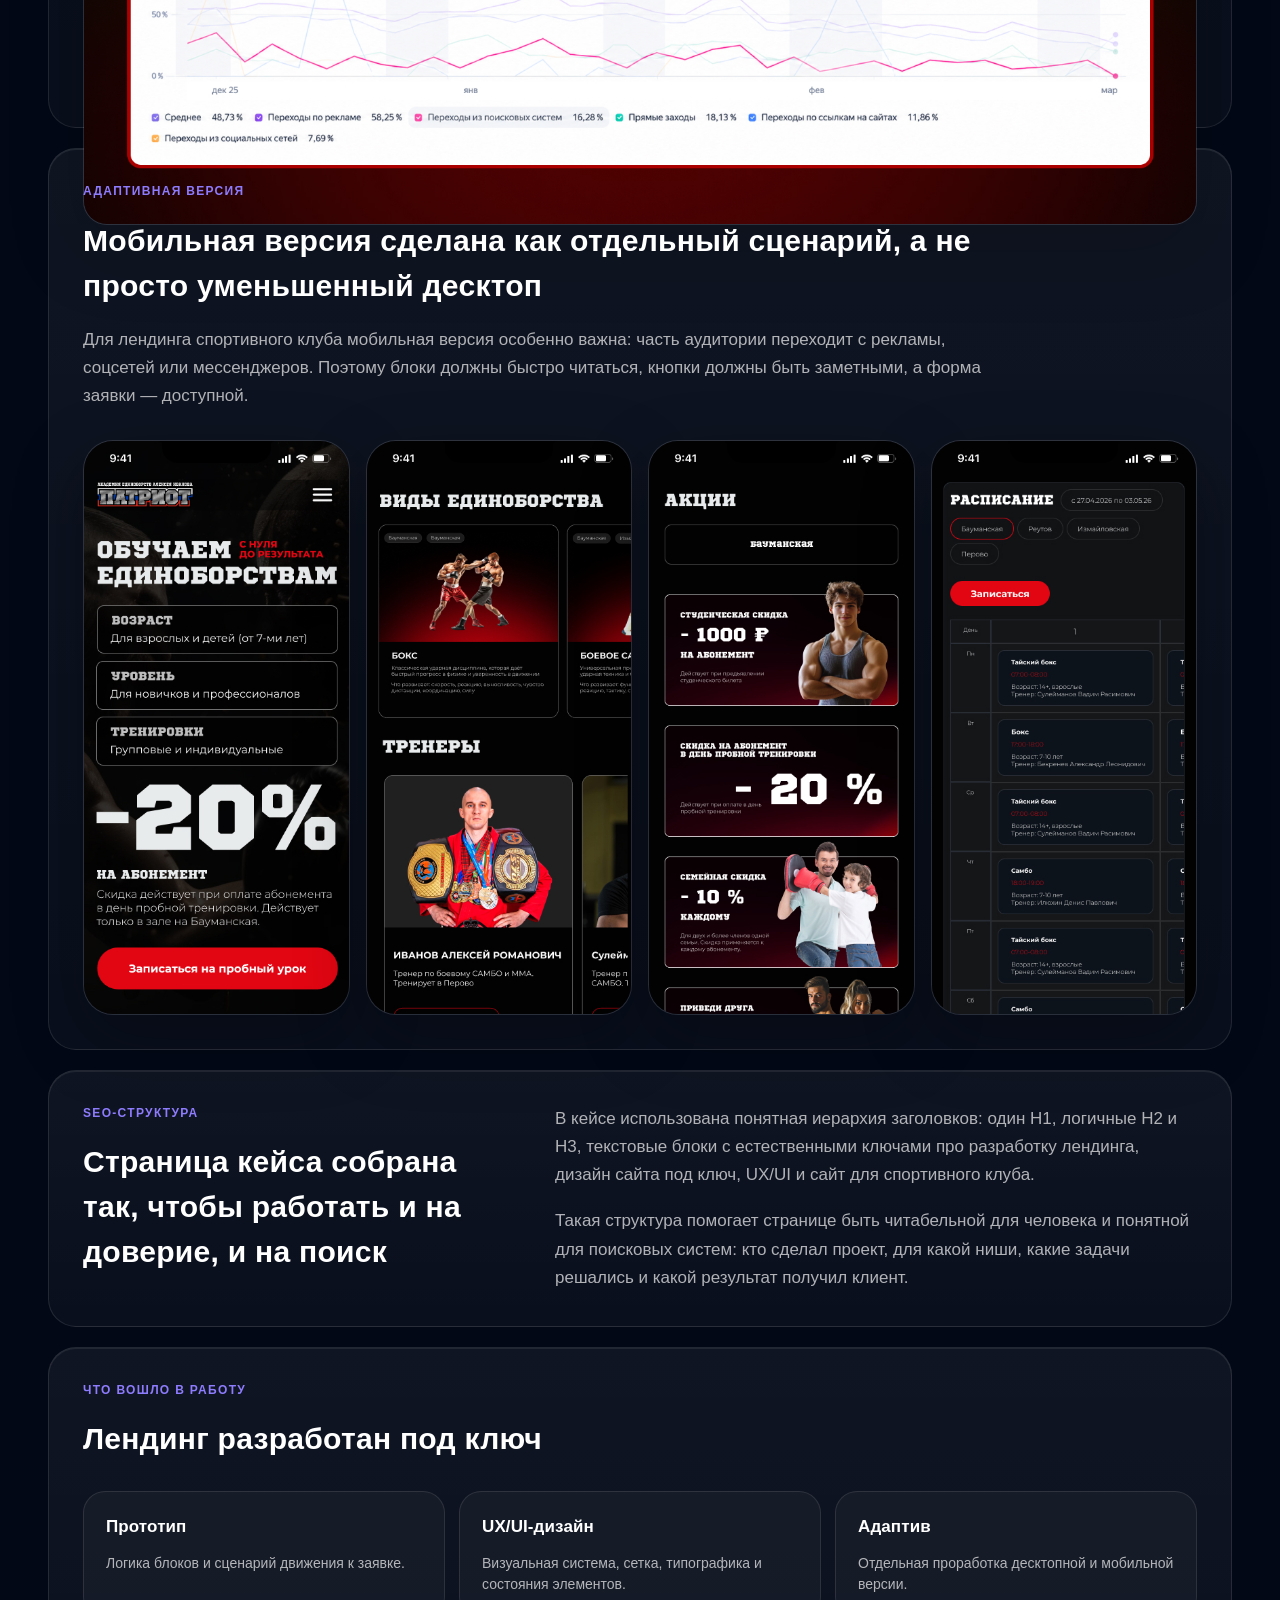
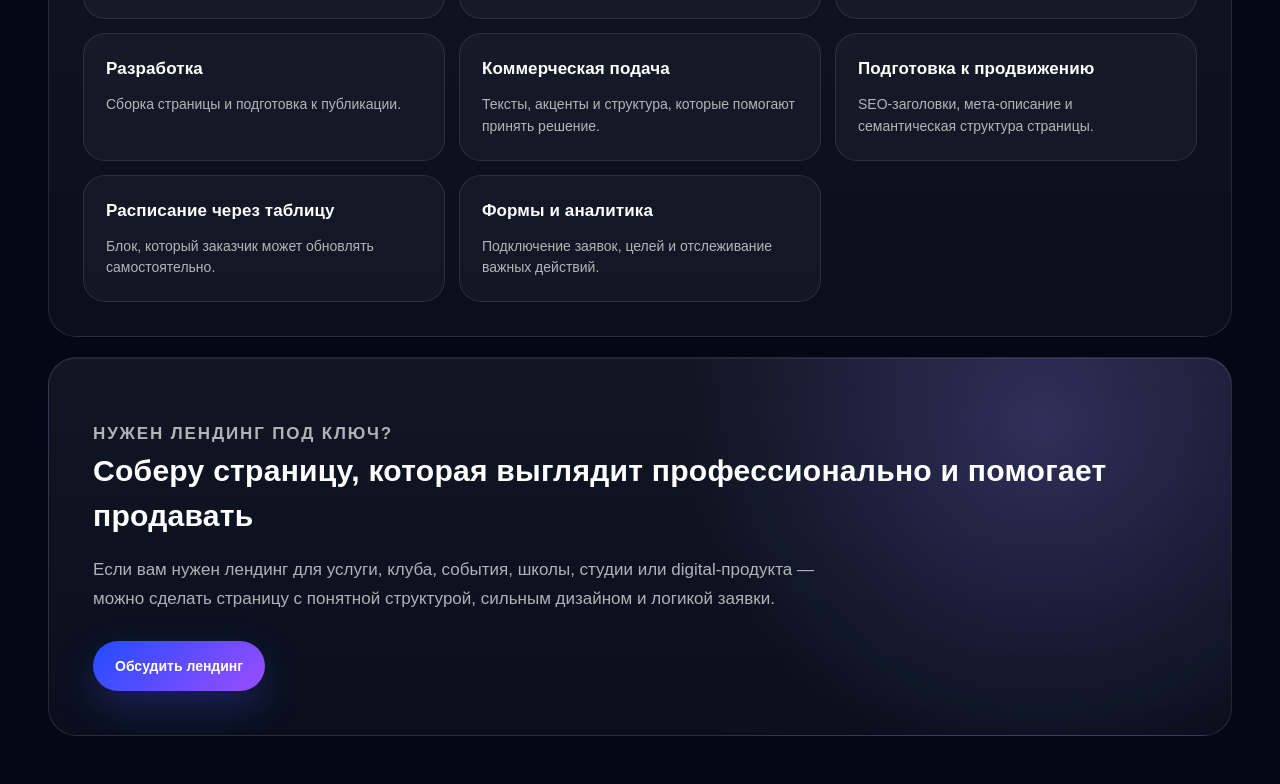
==== commit ccb519b3: "Add files via upload" ====
--- a/portfolio/cases/landings/patriot-gym-landing/index.html
+++ b/portfolio/cases/landings/patriot-gym-landing/index.html
@@ -181,29 +181,7 @@
         <article><span>04</span><strong>Целевые действия</strong><p>Клики по кнопкам, переходы к форме и другие важные события.</p></article>
       </div>
       <div class="case-analytics-shot">
-        <!-- ЗАМЕНИТЬ НА ИЗОБРАЖЕНИЕ: скрин Яндекс Метрики 16:9 с целями, заявками или динамикой обращений -->
-        <div class="case-placeholder case-placeholder--ratio case-placeholder--analytics">
-          <span>Изображение 05 · 16:9</span>
-          <strong>Скрин аналитики</strong>
-          <em>Здесь нужен скрин Метрики: цели, заявки, конверсия, источники или рост обращений</em>
-        </div>
-      </div>
-    </section>
-
-    <section class="case-section case-grid-2 case-design">
-      <div class="case-text">
-        <p class="case-kicker">Визуальная концепция</p>
-        <h2>Сильный спортивный стиль без визуального шума</h2>
-        <p>Для проекта выбран энергичный визуальный язык: контрастный фон, крупная типографика, акцентные элементы и динамичная подача. Такой стиль поддерживает образ клуба единоборств и помогает лендингу выглядеть уверенно, собранно и современно.</p>
-        <p>Дизайн не спорит с содержанием: визуальные акценты помогают выделить важные блоки, а не отвлекают от записи на тренировку.</p>
-      </div>
-      <div>
-        <!-- ЗАМЕНИТЬ НА ИЗОБРАЖЕНИЕ: фрагменты дизайна, типографика, цвета, UI-блоки -->
-        <div class="case-placeholder case-placeholder--square">
-          <span>Изображение 06</span>
-          <strong>Детали дизайна</strong>
-          <em>Цвета, типографика, UI-блоки</em>
-        </div>
+        <img class="case-image case-image--ratio" src="./materials/patriot-block-schedule-analytik.jpg" alt="Скрин аналитики и форм заявок Patriot Gym">
       </div>
     </section>
 
--- a/portfolio/cases/landings/patriot-gym-landing/style.css
+++ b/portfolio/cases/landings/patriot-gym-landing/style.css
@@ -892,3 +892,245 @@
   }
 }
 /* END HERO UPDATE V12 */
+
+
+/* HERO STRICT FIX V13 */
+.case-page .case-hero {
+  display: grid !important;
+  grid-template-columns: minmax(360px, .92fr) minmax(520px, 1.08fr) !important;
+  gap: 20px !important;
+  align-items: start !important;
+  min-height: 0 !important;
+}
+
+.case-page .case-hero__content,
+.case-page .case-hero__visual {
+  align-self: start !important;
+  height: auto !important;
+  min-height: 0 !important;
+}
+
+.case-page .case-hero__content {
+  padding: 34px !important;
+  justify-content: flex-start !important;
+}
+
+.case-page .case-back {
+  margin: 0 0 36px 0 !important;
+}
+
+.case-page .case-hero .case-kicker {
+  margin: 0 0 20px 0 !important;
+}
+
+.case-page .case-hero h1 {
+  max-width: 620px !important;
+  font-size: clamp(30px, 3vw, 44px) !important;
+  line-height: 1.5 !important;
+  letter-spacing: .022em !important;
+}
+
+.case-page .case-lead {
+  max-width: 620px !important;
+  margin-top: 24px !important;
+}
+
+.case-page .case-hero__visual {
+  display: flex !important;
+  flex-direction: column !important;
+  justify-content: flex-start !important;
+  gap: 18px !important;
+  padding: 20px !important;
+  overflow: hidden !important;
+}
+
+.case-page .case-tags--hero {
+  order: 0 !important;
+  width: 100% !important;
+  display: flex !important;
+  flex-wrap: wrap !important;
+  justify-content: flex-start !important;
+  gap: 10px !important;
+  margin: 0 !important;
+}
+
+.case-page .case-image--hero {
+  order: 1 !important;
+  display: block !important;
+  width: 100% !important;
+  max-width: 100% !important;
+  aspect-ratio: 16 / 9 !important;
+  height: auto !important;
+  min-height: 0 !important;
+  max-height: none !important;
+  object-fit: contain !important;
+  object-position: center center !important;
+  flex: 0 0 auto !important;
+  margin: 0 !important;
+}
+
+@media (max-width: 980px) {
+  .case-page .case-hero {
+    grid-template-columns: 1fr !important;
+  }
+
+  .case-page .case-back {
+    margin-bottom: 28px !important;
+  }
+
+  .case-page .case-hero h1 {
+    max-width: none !important;
+    font-size: clamp(28px, 7vw, 40px) !important;
+    line-height: 1.46 !important;
+  }
+}
+
+@media (max-width: 620px) {
+  .case-page {
+    padding: 16px !important;
+  }
+
+  .case-page .case-hero__content,
+  .case-page .case-hero__visual {
+    padding: 18px !important;
+  }
+
+  .case-page .case-back {
+    margin-bottom: 24px !important;
+  }
+
+  .case-page .case-hero .case-kicker {
+    margin-bottom: 16px !important;
+  }
+
+  .case-page .case-hero h1 {
+    font-size: clamp(25px, 8vw, 32px) !important;
+    line-height: 1.44 !important;
+    letter-spacing: .018em !important;
+  }
+}
+/* END HERO STRICT FIX V13 */
+
+/* IMAGE CONTAINERS ADAPT V14 */
+.case-page .case-image:not(.case-image--hero) {
+  width: 100% !important;
+  max-width: 100% !important;
+  height: auto !important;
+  min-height: 0 !important;
+  max-height: none !important;
+  aspect-ratio: auto !important;
+  object-fit: contain !important;
+  object-position: center top !important;
+}
+
+.case-page .case-shot-block,
+.case-page .case-schedule-shots,
+.case-page .case-mobile-grid {
+  align-items: start !important;
+}
+
+.case-page .case-shot-block {
+  height: auto !important;
+  min-height: 0 !important;
+}
+
+.case-page .case-shot-block .case-image,
+.case-page .case-schedule-shots .case-image,
+.case-page .case-mobile-grid .case-image {
+  display: block !important;
+  flex: 0 0 auto !important;
+}
+
+.case-page .case-schedule-shots .case-image--ratio {
+  aspect-ratio: auto !important;
+  height: auto !important;
+}
+
+.case-page .case-image--mobile {
+  aspect-ratio: auto !important;
+  height: auto !important;
+}
+
+.case-page .case-analytics-shot,
+.case-page .case-placeholder--analytics {
+  aspect-ratio: 16 / 9 !important;
+  height: auto !important;
+  min-height: 0 !important;
+}
+
+.case-page .case-placeholder--analytics {
+  justify-content: flex-end !important;
+}
+
+@media (max-width: 620px) {
+  .case-page .case-mobile-grid {
+    grid-template-columns: 1fr 1fr !important;
+    align-items: start !important;
+  }
+}
+/* END IMAGE CONTAINERS ADAPT V14 */
+
+/* IMAGE AUTO-FIT FIX V15 */
+.case-page .case-image {
+  display: block !important;
+  width: 100% !important;
+  max-width: 100% !important;
+  height: auto !important;
+  min-height: 0 !important;
+  max-height: none !important;
+  aspect-ratio: auto !important;
+  object-fit: contain !important;
+  object-position: center top !important;
+  vertical-align: top !important;
+}
+
+.case-page .case-shot-block,
+.case-page .case-schedule-shots,
+.case-page .case-mobile-grid,
+.case-page .case-design > div:last-child,
+.case-page .case-analytics-shot {
+  height: auto !important;
+  min-height: 0 !important;
+  align-items: start !important;
+  align-content: start !important;
+  overflow: visible !important;
+}
+
+.case-page .case-shot-block .case-image,
+.case-page .case-schedule-shots .case-image,
+.case-page .case-design .case-image,
+.case-page .case-mobile-grid .case-image {
+  flex: 0 0 auto !important;
+  align-self: start !important;
+}
+
+.case-page .case-schedule-shots {
+  grid-auto-rows: max-content !important;
+}
+
+.case-page .case-mobile-grid {
+  grid-auto-rows: max-content !important;
+}
+
+.case-page .case-image--hero {
+  aspect-ratio: 16 / 9 !important;
+  height: auto !important;
+  object-fit: contain !important;
+  object-position: center center !important;
+}
+
+.case-page .case-placeholder--analytics {
+  aspect-ratio: 16 / 9 !important;
+  height: auto !important;
+  min-height: 0 !important;
+}
+
+@media (max-width: 620px) {
+  .case-page .case-shot-block,
+  .case-page .case-schedule-shots,
+  .case-page .case-mobile-grid,
+  .case-page .case-design > div:last-child {
+    gap: 12px !important;
+  }
+}
+/* END IMAGE AUTO-FIT FIX V15 */
